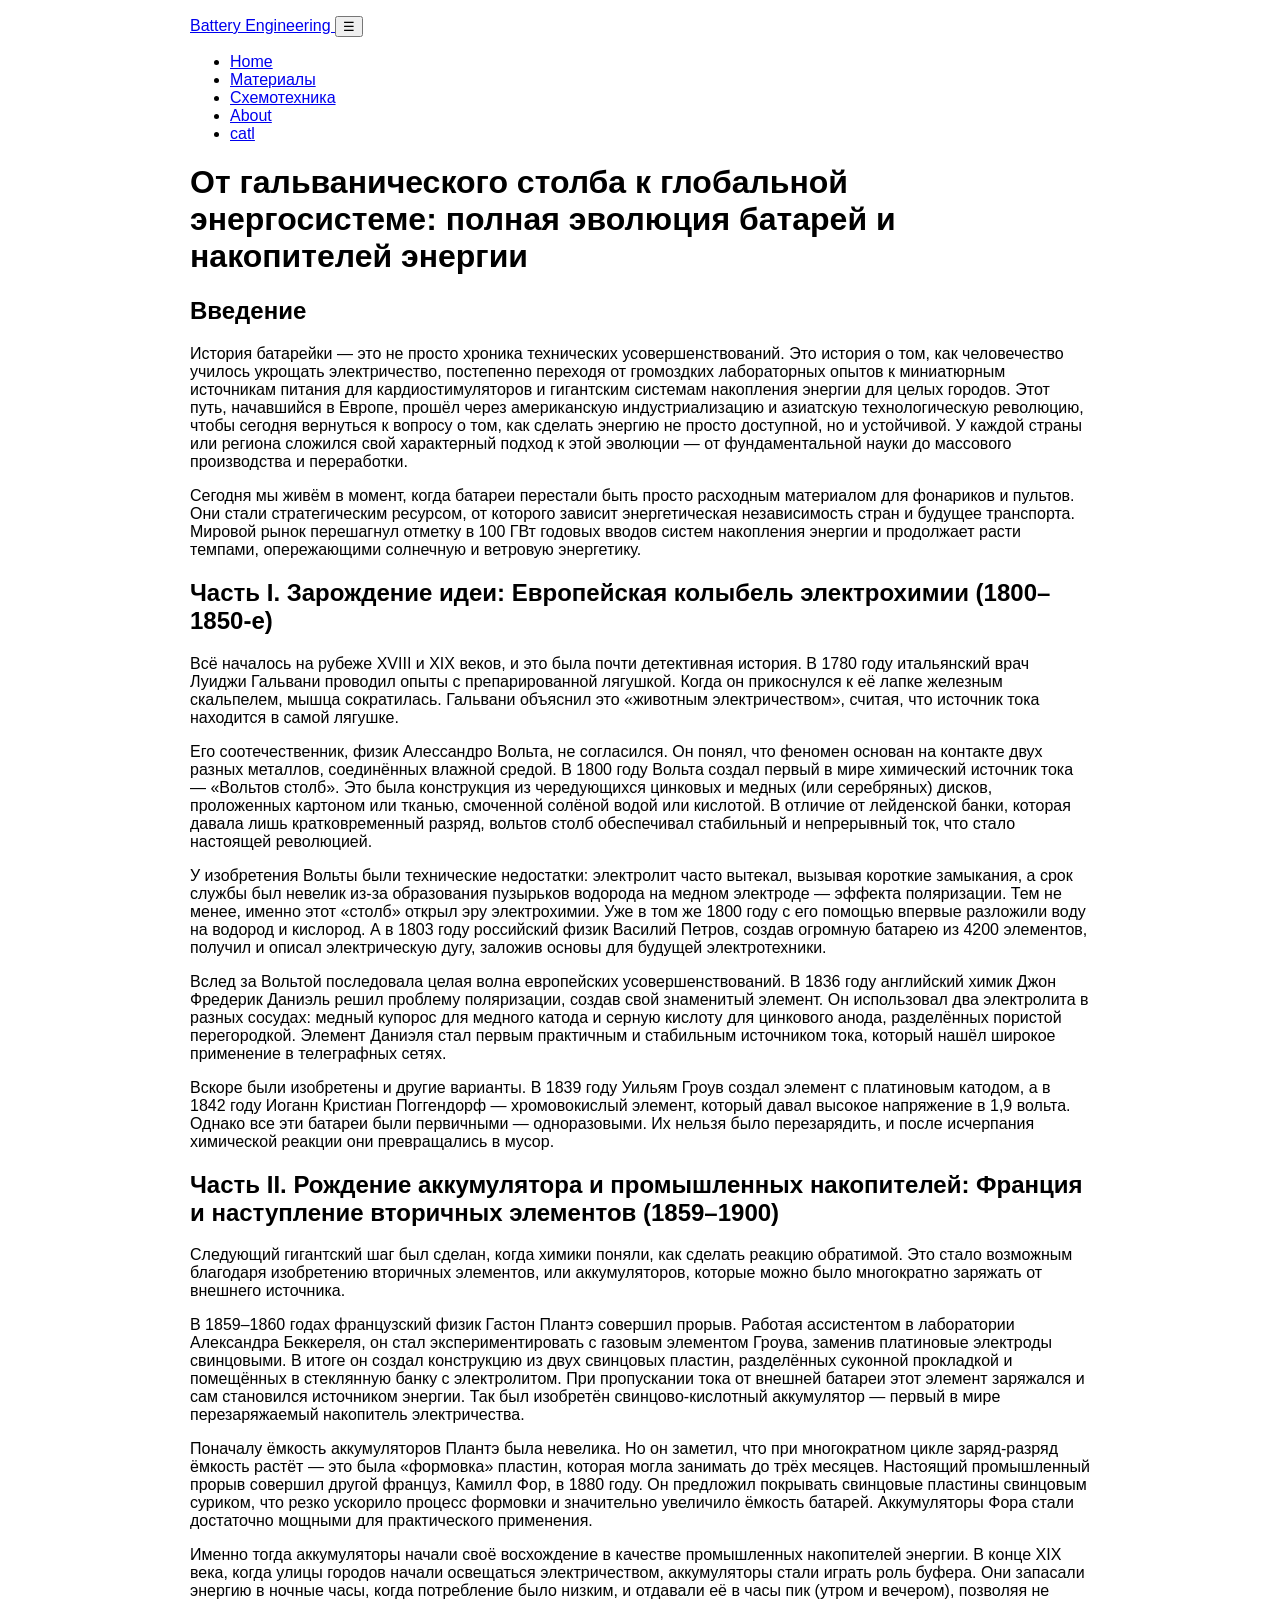
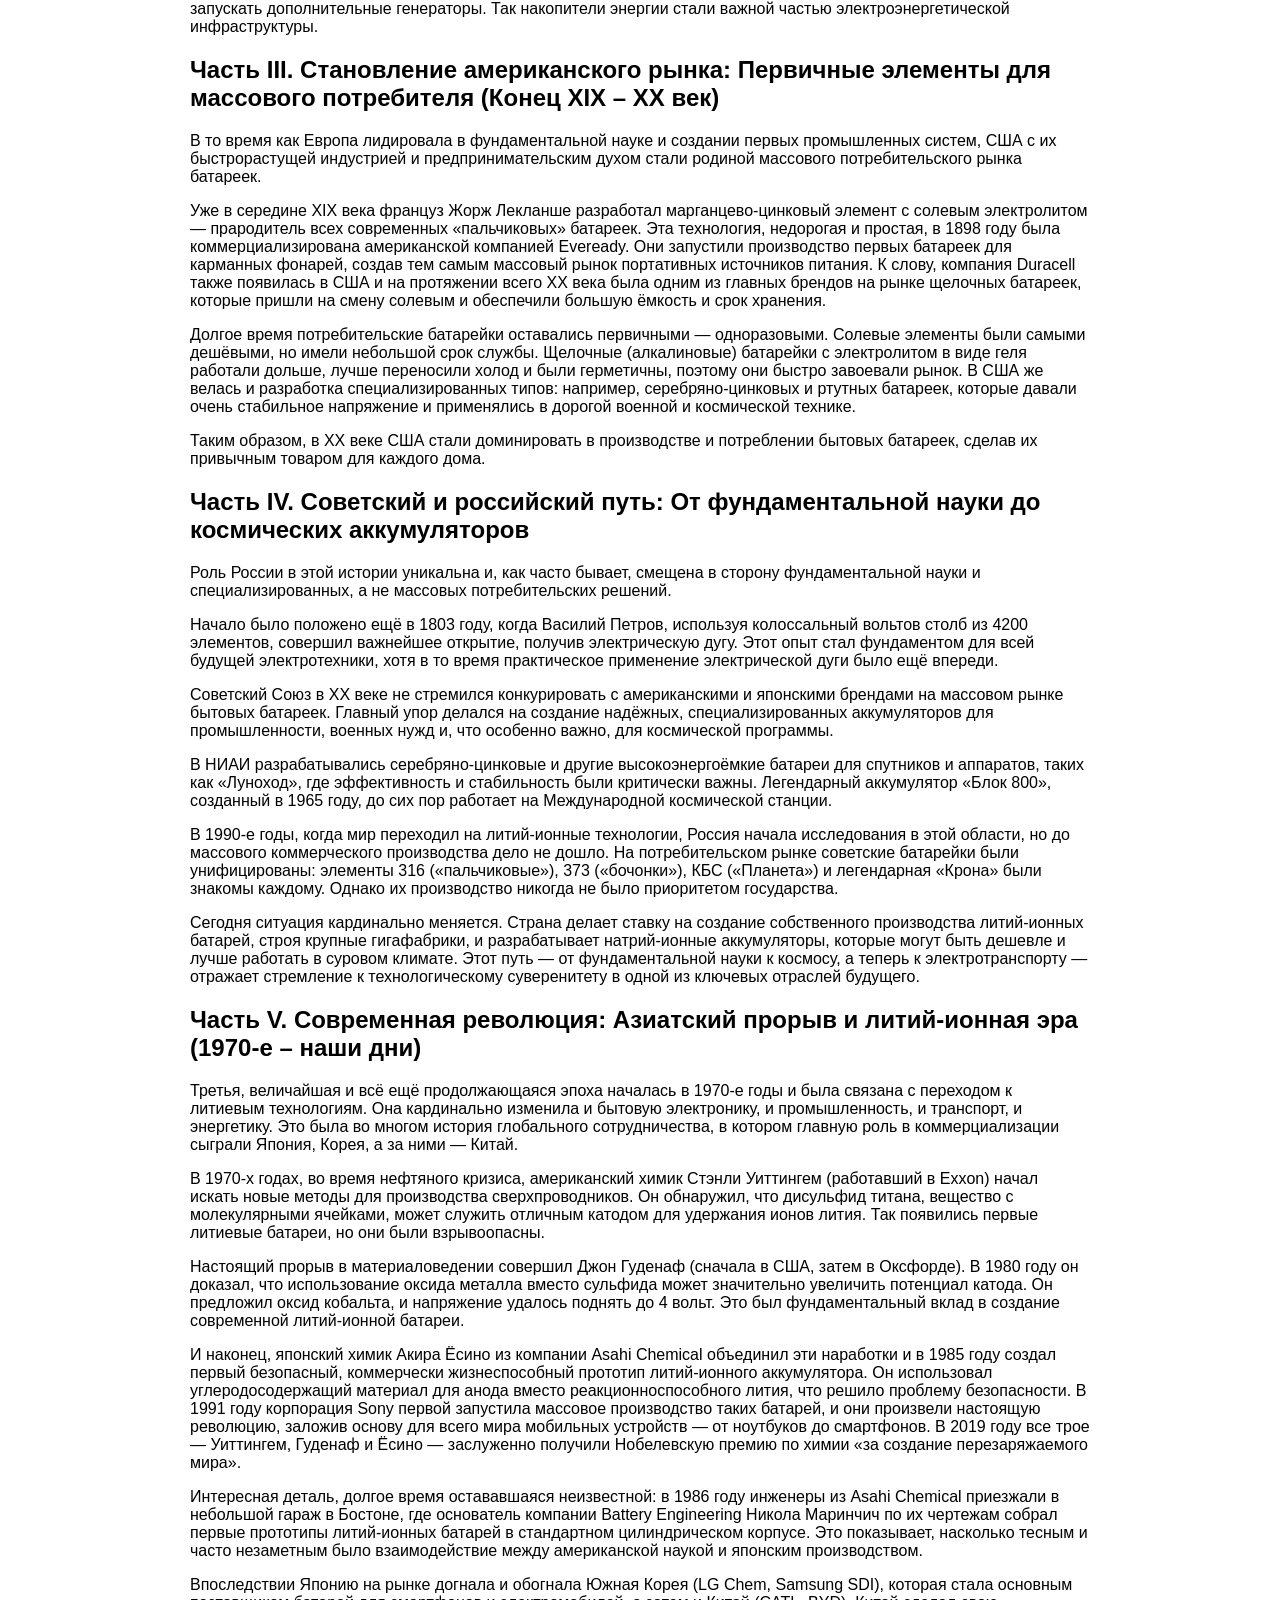
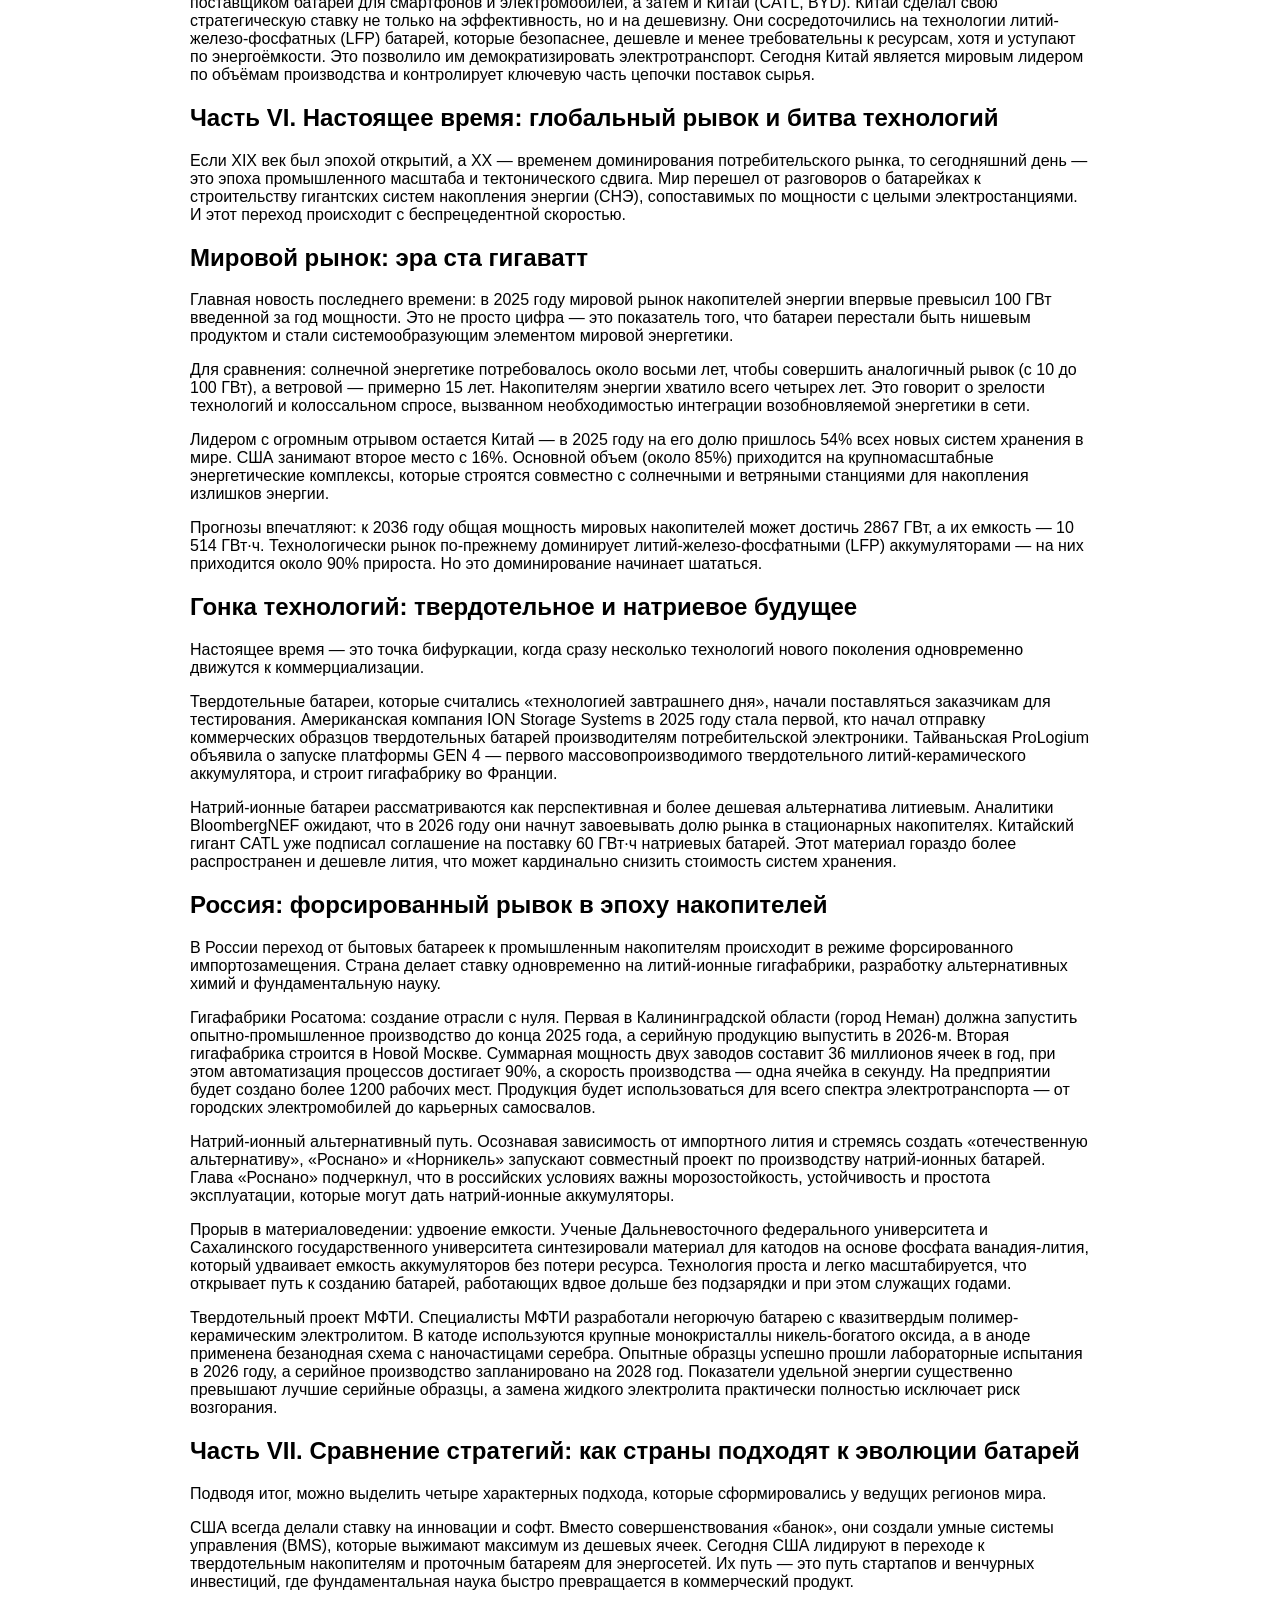
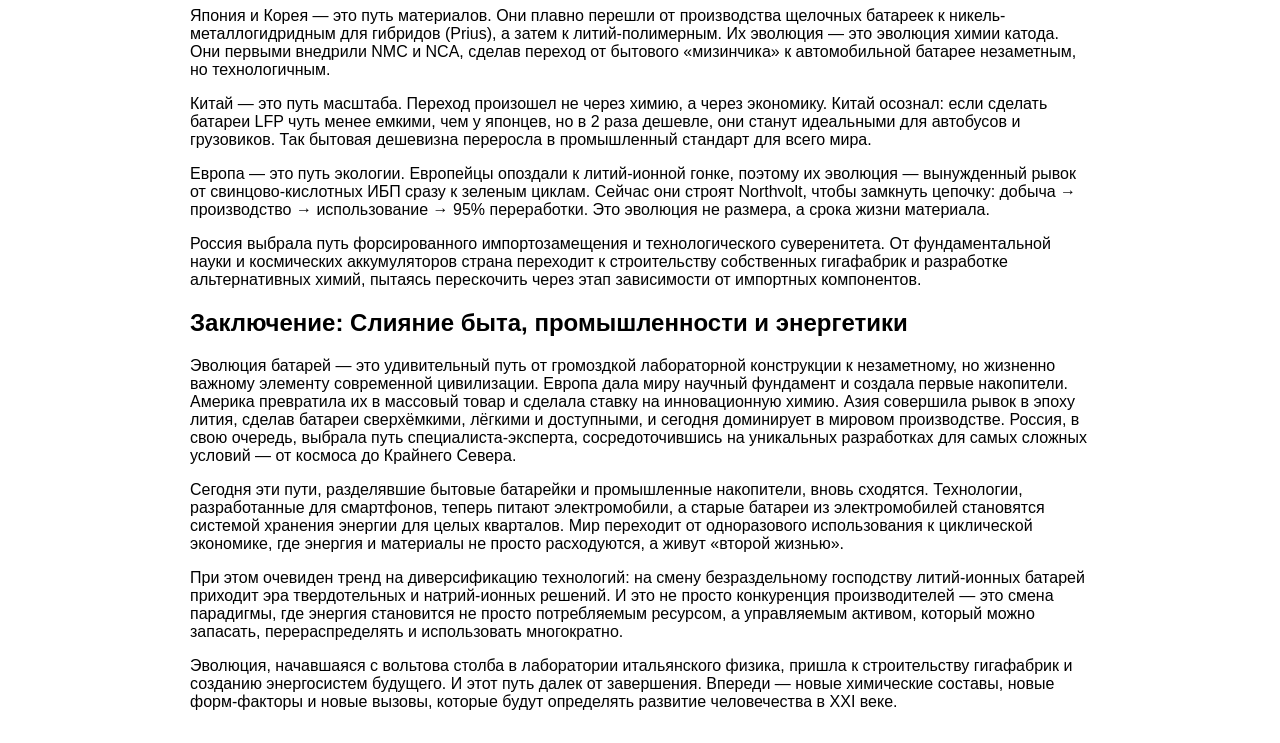
==== index.html @ 094af6b7 "Update index.html" ====
<!doctype html>
<html lang='ru'>
<head>
<meta charset='utf-8'>
<meta name='viewport' content='width=device-width,initial-scale=1'>
<title>Home</title>
<link rel='stylesheet' href='css/style.css'>
</head>
<body>
<header>
    <div class="container header-inner">

        <a class="logo" href="index.html">
            Battery Engineering
        </a>

        <button class="menu-btn">
            ☰
        </button>

        <nav>

            <ul>

                <li><a href="index.html">Home</a></li>

                <li><a href="materials.html">Материалы</a></li>

                <li><a href="circuitry.html">Схемотехника</a></li>

                <li><a href="about.html">About</a></li>

                <li><a href="catl.html">catl</a></li>

            </ul>

        </nav>

    </div>
</header>

<main>
<h1>От гальванического столба к глобальной энергосистеме: полная эволюция батарей и накопителей энергии</h1>
<h2>Введение</h2>

<p>История батарейки — это не просто хроника технических усовершенствований. Это история о том, как человечество училось укрощать электричество, постепенно переходя от громоздких лабораторных опытов к миниатюрным источникам питания для кардиостимуляторов и гигантским системам накопления энергии для целых городов. Этот путь, начавшийся в Европе, прошёл через американскую индустриализацию и азиатскую технологическую революцию, чтобы сегодня вернуться к вопросу о том, как сделать энергию не просто доступной, но и устойчивой. У каждой страны или региона сложился свой характерный подход к этой эволюции — от фундаментальной науки до массового производства и переработки.</p>

<p>Сегодня мы живём в момент, когда батареи перестали быть просто расходным материалом для фонариков и пультов. Они стали стратегическим ресурсом, от которого зависит энергетическая независимость стран и будущее транспорта. Мировой рынок перешагнул отметку в 100 ГВт годовых вводов систем накопления энергии и продолжает расти темпами, опережающими солнечную и ветровую энергетику.</p>

<h2>Часть I. Зарождение идеи: Европейская колыбель электрохимии (1800–1850-е)</h2>

<p>Всё началось на рубеже XVIII и XIX веков, и это была почти детективная история. В 1780 году итальянский врач Луиджи Гальвани проводил опыты с препарированной лягушкой. Когда он прикоснулся к её лапке железным скальпелем, мышца сократилась. Гальвани объяснил это «животным электричеством», считая, что источник тока находится в самой лягушке.</p>

<p>Его соотечественник, физик Алессандро Вольта, не согласился. Он понял, что феномен основан на контакте двух разных металлов, соединённых влажной средой. В 1800 году Вольта создал первый в мире химический источник тока — «Вольтов столб». Это была конструкция из чередующихся цинковых и медных (или серебряных) дисков, проложенных картоном или тканью, смоченной солёной водой или кислотой. В отличие от лейденской банки, которая давала лишь кратковременный разряд, вольтов столб обеспечивал стабильный и непрерывный ток, что стало настоящей революцией.</p>

<p>У изобретения Вольты были технические недостатки: электролит часто вытекал, вызывая короткие замыкания, а срок службы был невелик из-за образования пузырьков водорода на медном электроде — эффекта поляризации. Тем не менее, именно этот «столб» открыл эру электрохимии. Уже в том же 1800 году с его помощью впервые разложили воду на водород и кислород. А в 1803 году российский физик Василий Петров, создав огромную батарею из 4200 элементов, получил и описал электрическую дугу, заложив основы для будущей электротехники.</p>

<p>Вслед за Вольтой последовала целая волна европейских усовершенствований. В 1836 году английский химик Джон Фредерик Даниэль решил проблему поляризации, создав свой знаменитый элемент. Он использовал два электролита в разных сосудах: медный купорос для медного катода и серную кислоту для цинкового анода, разделённых пористой перегородкой. Элемент Даниэля стал первым практичным и стабильным источником тока, который нашёл широкое применение в телеграфных сетях.</p>

<p>Вскоре были изобретены и другие варианты. В 1839 году Уильям Гроув создал элемент с платиновым катодом, а в 1842 году Иоганн Кристиан Поггендорф — хромовокислый элемент, который давал высокое напряжение в 1,9 вольта. Однако все эти батареи были первичными — одноразовыми. Их нельзя было перезарядить, и после исчерпания химической реакции они превращались в мусор.</p>

<h2>Часть II. Рождение аккумулятора и промышленных накопителей: Франция и наступление вторичных элементов (1859–1900)</h2>

<p>Следующий гигантский шаг был сделан, когда химики поняли, как сделать реакцию обратимой. Это стало возможным благодаря изобретению вторичных элементов, или аккумуляторов, которые можно было многократно заряжать от внешнего источника.</p>

<p>В 1859–1860 годах французский физик Гастон Плантэ совершил прорыв. Работая ассистентом в лаборатории Александра Беккереля, он стал экспериментировать с газовым элементом Гроува, заменив платиновые электроды свинцовыми. В итоге он создал конструкцию из двух свинцовых пластин, разделённых суконной прокладкой и помещённых в стеклянную банку с электролитом. При пропускании тока от внешней батареи этот элемент заряжался и сам становился источником энергии. Так был изобретён свинцово-кислотный аккумулятор — первый в мире перезаряжаемый накопитель электричества.</p>

<p>Поначалу ёмкость аккумуляторов Плантэ была невелика. Но он заметил, что при многократном цикле заряд-разряд ёмкость растёт — это была «формовка» пластин, которая могла занимать до трёх месяцев. Настоящий промышленный прорыв совершил другой француз, Камилл Фор, в 1880 году. Он предложил покрывать свинцовые пластины свинцовым суриком, что резко ускорило процесс формовки и значительно увеличило ёмкость батарей. Аккумуляторы Фора стали достаточно мощными для практического применения.</p>

<p>Именно тогда аккумуляторы начали своё восхождение в качестве промышленных накопителей энергии. В конце XIX века, когда улицы городов начали освещаться электричеством, аккумуляторы стали играть роль буфера. Они запасали энергию в ночные часы, когда потребление было низким, и отдавали её в часы пик (утром и вечером), позволяя не запускать дополнительные генераторы. Так накопители энергии стали важной частью электроэнергетической инфраструктуры.</p>

<h2>Часть III. Становление американского рынка: Первичные элементы для массового потребителя (Конец XIX – XX век)</h2>

<p>В то время как Европа лидировала в фундаментальной науке и создании первых промышленных систем, США с их быстрорастущей индустрией и предпринимательским духом стали родиной массового потребительского рынка батареек.</p>

<p>Уже в середине XIX века француз Жорж Лекланше разработал марганцево-цинковый элемент с солевым электролитом — прародитель всех современных «пальчиковых» батареек. Эта технология, недорогая и простая, в 1898 году была коммерциализирована американской компанией Eveready. Они запустили производство первых батареек для карманных фонарей, создав тем самым массовый рынок портативных источников питания. К слову, компания Duracell также появилась в США и на протяжении всего XX века была одним из главных брендов на рынке щелочных батареек, которые пришли на смену солевым и обеспечили большую ёмкость и срок хранения.</p>

<p>Долгое время потребительские батарейки оставались первичными — одноразовыми. Солевые элементы были самыми дешёвыми, но имели небольшой срок службы. Щелочные (алкалиновые) батарейки с электролитом в виде геля работали дольше, лучше переносили холод и были герметичны, поэтому они быстро завоевали рынок. В США же велась и разработка специализированных типов: например, серебряно-цинковых и ртутных батареек, которые давали очень стабильное напряжение и применялись в дорогой военной и космической технике.</p>

<p>Таким образом, в XX веке США стали доминировать в производстве и потреблении бытовых батареек, сделав их привычным товаром для каждого дома.</p>

<h2>Часть IV. Советский и российский путь: От фундаментальной науки до космических аккумуляторов</h2>

<p>Роль России в этой истории уникальна и, как часто бывает, смещена в сторону фундаментальной науки и специализированных, а не массовых потребительских решений.</p>

<p>Начало было положено ещё в 1803 году, когда Василий Петров, используя колоссальный вольтов столб из 4200 элементов, совершил важнейшее открытие, получив электрическую дугу. Этот опыт стал фундаментом для всей будущей электротехники, хотя в то время практическое применение электрической дуги было ещё впереди.</p>

<p>Советский Союз в XX веке не стремился конкурировать с американскими и японскими брендами на массовом рынке бытовых батареек. Главный упор делался на создание надёжных, специализированных аккумуляторов для промышленности, военных нужд и, что особенно важно, для космической программы.</p>

<p>В НИАИ разрабатывались серебряно-цинковые и другие высокоэнергоёмкие батареи для спутников и аппаратов, таких как «Луноход», где эффективность и стабильность были критически важны. Легендарный аккумулятор «Блок 800», созданный в 1965 году, до сих пор работает на Международной космической станции.</p>

<p>В 1990-е годы, когда мир переходил на литий-ионные технологии, Россия начала исследования в этой области, но до массового коммерческого производства дело не дошло. На потребительском рынке советские батарейки были унифицированы: элементы 316 («пальчиковые»), 373 («бочонки»), КБС («Планета») и легендарная «Крона» были знакомы каждому. Однако их производство никогда не было приоритетом государства.</p>

<p>Сегодня ситуация кардинально меняется. Страна делает ставку на создание собственного производства литий-ионных батарей, строя крупные гигафабрики, и разрабатывает натрий-ионные аккумуляторы, которые могут быть дешевле и лучше работать в суровом климате. Этот путь — от фундаментальной науки к космосу, а теперь к электротранспорту — отражает стремление к технологическому суверенитету в одной из ключевых отраслей будущего.</p>

<h2>Часть V. Современная революция: Азиатский прорыв и литий-ионная эра (1970-е – наши дни)</h2>

<p>Третья, величайшая и всё ещё продолжающаяся эпоха началась в 1970-е годы и была связана с переходом к литиевым технологиям. Она кардинально изменила и бытовую электронику, и промышленность, и транспорт, и энергетику. Это была во многом история глобального сотрудничества, в котором главную роль в коммерциализации сыграли Япония, Корея, а за ними — Китай.</p>

<p>В 1970-х годах, во время нефтяного кризиса, американский химик Стэнли Уиттингем (работавший в Exxon) начал искать новые методы для производства сверхпроводников. Он обнаружил, что дисульфид титана, вещество с молекулярными ячейками, может служить отличным катодом для удержания ионов лития. Так появились первые литиевые батареи, но они были взрывоопасны.</p>

<p>Настоящий прорыв в материаловедении совершил Джон Гуденаф (сначала в США, затем в Оксфорде). В 1980 году он доказал, что использование оксида металла вместо сульфида может значительно увеличить потенциал катода. Он предложил оксид кобальта, и напряжение удалось поднять до 4 вольт. Это был фундаментальный вклад в создание современной литий-ионной батареи.</p>

<p>И наконец, японский химик Акира Ёсино из компании Asahi Chemical объединил эти наработки и в 1985 году создал первый безопасный, коммерчески жизнеспособный прототип литий-ионного аккумулятора. Он использовал углеродосодержащий материал для анода вместо реакционноспособного лития, что решило проблему безопасности. В 1991 году корпорация Sony первой запустила массовое производство таких батарей, и они произвели настоящую революцию, заложив основу для всего мира мобильных устройств — от ноутбуков до смартфонов. В 2019 году все трое — Уиттингем, Гуденаф и Ёсино — заслуженно получили Нобелевскую премию по химии «за создание перезаряжаемого мира».</p>

<p>Интересная деталь, долгое время остававшаяся неизвестной: в 1986 году инженеры из Asahi Chemical приезжали в небольшой гараж в Бостоне, где основатель компании Battery Engineering Никола Маринчич по их чертежам собрал первые прототипы литий-ионных батарей в стандартном цилиндрическом корпусе. Это показывает, насколько тесным и часто незаметным было взаимодействие между американской наукой и японским производством.</p>

<p>Впоследствии Японию на рынке догнала и обогнала Южная Корея (LG Chem, Samsung SDI), которая стала основным поставщиком батарей для смартфонов и электромобилей, а затем и Китай (CATL, BYD). Китай сделал свою стратегическую ставку не только на эффективность, но и на дешевизну. Они сосредоточились на технологии литий-железо-фосфатных (LFP) батарей, которые безопаснее, дешевле и менее требовательны к ресурсам, хотя и уступают по энергоёмкости. Это позволило им демократизировать электротранспорт. Сегодня Китай является мировым лидером по объёмам производства и контролирует ключевую часть цепочки поставок сырья.</p>

<h2>Часть VI. Настоящее время: глобальный рывок и битва технологий</h2>

<p>Если XIX век был эпохой открытий, а XX — временем доминирования потребительского рынка, то сегодняшний день — это эпоха промышленного масштаба и тектонического сдвига. Мир перешел от разговоров о батарейках к строительству гигантских систем накопления энергии (СНЭ), сопоставимых по мощности с целыми электростанциями. И этот переход происходит с беспрецедентной скоростью.</p>

<h2>Мировой рынок: эра ста гигаватт</h2>

<p>Главная новость последнего времени: в 2025 году мировой рынок накопителей энергии впервые превысил 100 ГВт введенной за год мощности. Это не просто цифра — это показатель того, что батареи перестали быть нишевым продуктом и стали системообразующим элементом мировой энергетики.</p>

<p>Для сравнения: солнечной энергетике потребовалось около восьми лет, чтобы совершить аналогичный рывок (с 10 до 100 ГВт), а ветровой — примерно 15 лет. Накопителям энергии хватило всего четырех лет. Это говорит о зрелости технологий и колоссальном спросе, вызванном необходимостью интеграции возобновляемой энергетики в сети.</p>

<p>Лидером с огромным отрывом остается Китай — в 2025 году на его долю пришлось 54% всех новых систем хранения в мире. США занимают второе место с 16%. Основной объем (около 85%) приходится на крупномасштабные энергетические комплексы, которые строятся совместно с солнечными и ветряными станциями для накопления излишков энергии.</p>

<p>Прогнозы впечатляют: к 2036 году общая мощность мировых накопителей может достичь 2867 ГВт, а их емкость — 10 514 ГВт·ч. Технологически рынок по-прежнему доминирует литий-железо-фосфатными (LFP) аккумуляторами — на них приходится около 90% прироста. Но это доминирование начинает шататься.</p>

<h2>Гонка технологий: твердотельное и натриевое будущее</h2>

<p>Настоящее время — это точка бифуркации, когда сразу несколько технологий нового поколения одновременно движутся к коммерциализации.</p>

<p>Твердотельные батареи, которые считались «технологией завтрашнего дня», начали поставляться заказчикам для тестирования. Американская компания ION Storage Systems в 2025 году стала первой, кто начал отправку коммерческих образцов твердотельных батарей производителям потребительской электроники. Тайваньская ProLogium объявила о запуске платформы GEN 4 — первого массовопроизводимого твердотельного литий-керамического аккумулятора, и строит гигафабрику во Франции.</p>

<p>Натрий-ионные батареи рассматриваются как перспективная и более дешевая альтернатива литиевым. Аналитики BloombergNEF ожидают, что в 2026 году они начнут завоевывать долю рынка в стационарных накопителях. Китайский гигант CATL уже подписал соглашение на поставку 60 ГВт·ч натриевых батарей. Этот материал гораздо более распространен и дешевле лития, что может кардинально снизить стоимость систем хранения.</p>

<h2>Россия: форсированный рывок в эпоху накопителей</h2>

<p>В России переход от бытовых батареек к промышленным накопителям происходит в режиме форсированного импортозамещения. Страна делает ставку одновременно на литий-ионные гигафабрики, разработку альтернативных химий и фундаментальную науку.</p>

<p>Гигафабрики Росатома: создание отрасли с нуля. Первая в Калининградской области (город Неман) должна запустить опытно-промышленное производство до конца 2025 года, а серийную продукцию выпустить в 2026-м. Вторая гигафабрика строится в Новой Москве. Суммарная мощность двух заводов составит 36 миллионов ячеек в год, при этом автоматизация процессов достигает 90%, а скорость производства — одна ячейка в секунду. На предприятии будет создано более 1200 рабочих мест. Продукция будет использоваться для всего спектра электротранспорта — от городских электромобилей до карьерных самосвалов.</p>

<p>Натрий-ионный альтернативный путь. Осознавая зависимость от импортного лития и стремясь создать «отечественную альтернативу», «Роснано» и «Норникель» запускают совместный проект по производству натрий-ионных батарей. Глава «Роснано» подчеркнул, что в российских условиях важны морозостойкость, устойчивость и простота эксплуатации, которые могут дать натрий-ионные аккумуляторы.</p>

<p>Прорыв в материаловедении: удвоение емкости. Ученые Дальневосточного федерального университета и Сахалинского государственного университета синтезировали материал для катодов на основе фосфата ванадия-лития, который удваивает емкость аккумуляторов без потери ресурса. Технология проста и легко масштабируется, что открывает путь к созданию батарей, работающих вдвое дольше без подзарядки и при этом служащих годами.</p>

<p>Твердотельный проект МФТИ. Специалисты МФТИ разработали негорючую батарею с квазитвердым полимер-керамическим электролитом. В катоде используются крупные монокристаллы никель-богатого оксида, а в аноде применена безанодная схема с наночастицами серебра. Опытные образцы успешно прошли лабораторные испытания в 2026 году, а серийное производство запланировано на 2028 год. Показатели удельной энергии существенно превышают лучшие серийные образцы, а замена жидкого электролита практически полностью исключает риск возгорания.</p>

<h2>Часть VII. Сравнение стратегий: как страны подходят к эволюции батарей</h2>

<p>Подводя итог, можно выделить четыре характерных подхода, которые сформировались у ведущих регионов мира.</p>

<p>США всегда делали ставку на инновации и софт. Вместо совершенствования «банок», они создали умные системы управления (BMS), которые выжимают максимум из дешевых ячеек. Сегодня США лидируют в переходе к твердотельным накопителям и проточным батареям для энергосетей. Их путь — это путь стартапов и венчурных инвестиций, где фундаментальная наука быстро превращается в коммерческий продукт.</p></p>

<p>Япония и Корея — это путь материалов. Они плавно перешли от производства щелочных батареек к никель-металлогидридным для гибридов (Prius), а затем к литий-полимерным. Их эволюция — это эволюция химии катода. Они первыми внедрили NMC и NCA, сделав переход от бытового «мизинчика» к автомобильной батарее незаметным, но технологичным.</p>

<p>Китай — это путь масштаба. Переход произошел не через химию, а через экономику. Китай осознал: если сделать батареи LFP чуть менее емкими, чем у японцев, но в 2 раза дешевле, они станут идеальными для автобусов и грузовиков. Так бытовая дешевизна переросла в промышленный стандарт для всего мира.</p>

<p>Европа — это путь экологии. Европейцы опоздали к литий-ионной гонке, поэтому их эволюция — вынужденный рывок от свинцово-кислотных ИБП сразу к зеленым циклам. Сейчас они строят Northvolt, чтобы замкнуть цепочку: добыча → производство → использование → 95% переработки. Это эволюция не размера, а срока жизни материала.</p>

<p>Россия выбрала путь форсированного импортозамещения и технологического суверенитета. От фундаментальной науки и космических аккумуляторов страна переходит к строительству собственных гигафабрик и разработке альтернативных химий, пытаясь перескочить через этап зависимости от импортных компонентов.</p>
<h2>Заключение: Слияние быта, промышленности и энергетики</h2>

<p>Эволюция батарей — это удивительный путь от громоздкой лабораторной конструкции к незаметному, но жизненно важному элементу современной цивилизации. Европа дала миру научный фундамент и создала первые накопители. Америка превратила их в массовый товар и сделала ставку на инновационную химию. Азия совершила рывок в эпоху лития, сделав батареи сверхёмкими, лёгкими и доступными, и сегодня доминирует в мировом производстве. Россия, в свою очередь, выбрала путь специалиста-эксперта, сосредоточившись на уникальных разработках для самых сложных условий — от космоса до Крайнего Севера.</p>

<p>Сегодня эти пути, разделявшие бытовые батарейки и промышленные накопители, вновь сходятся. Технологии, разработанные для смартфонов, теперь питают электромобили, а старые батареи из электромобилей становятся системой хранения энергии для целых кварталов. Мир переходит от одноразового использования к циклической экономике, где энергия и материалы не просто расходуются, а живут «второй жизнью».</p>

<p>При этом очевиден тренд на диверсификацию технологий: на смену безраздельному господству литий-ионных батарей приходит эра твердотельных и натрий-ионных решений. И это не просто конкуренция производителей — это смена парадигмы, где энергия становится не просто потребляемым ресурсом, а управляемым активом, который можно запасать, перераспределять и использовать многократно.</p>

<p>Эволюция, начавшаяся с вольтова столба в лаборатории итальянского физика, пришла к строительству гигафабрик и созданию энергосистем будущего. И этот путь далек от завершения. Впереди — новые химические составы, новые форм-факторы и новые вызовы, которые будут определять развитие человечества в XXI веке.</p>
</main>

</body>
</html>
---- css/style.css ----
body{font-family:Arial,sans-serif;max-width:900px;margin:auto;padding:1rem}nav{display:none}nav.open{display:block}@media(min-width:768px){#b{display:none}nav{display:block}}

/* ============================
   Smooth animations
============================ */

section,
article,
.hero,
.note{

    animation:fadeUp .6s ease;
}

@keyframes fadeUp{

    from{

        opacity:0;
        transform:translateY(30px);

    }

    to{

        opacity:1;
        transform:translateY(0);

    }

}

/* ============================
   Images
============================ */

img{

    transition:.35s;
}

img:hover{

    transform:scale(1.02);
}

/* ============================
   Selection
============================ */

::selection{

    background:#2c7a52;

    color:white;
}

/* ============================
   Scrollbar
============================ */

::-webkit-scrollbar{

    width:10px;
}

::-webkit-scrollbar-track{

    background:#edf2f7;
}

::-webkit-scrollbar-thumb{

    background:#2c7a52;

    border-radius:20px;
}

::-webkit-scrollbar-thumb:hover{

    background:#1f5d3f;
}
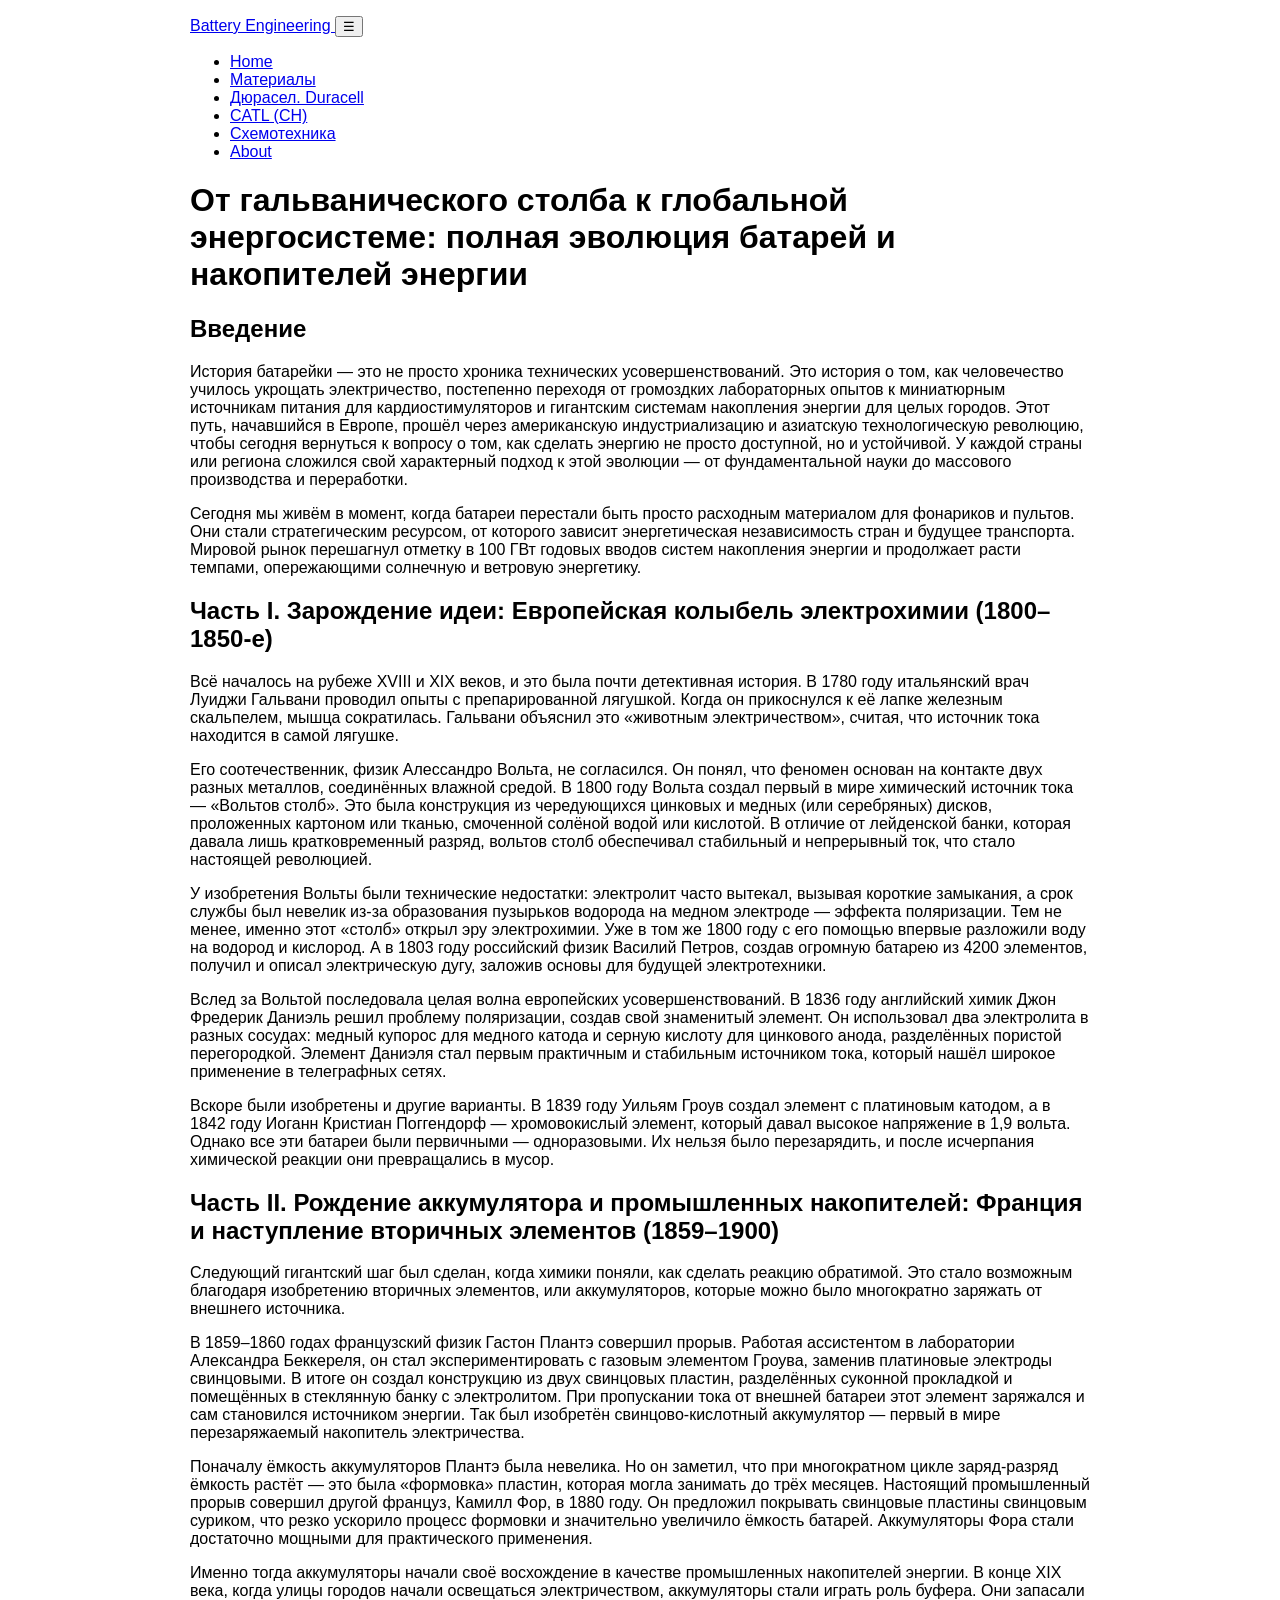
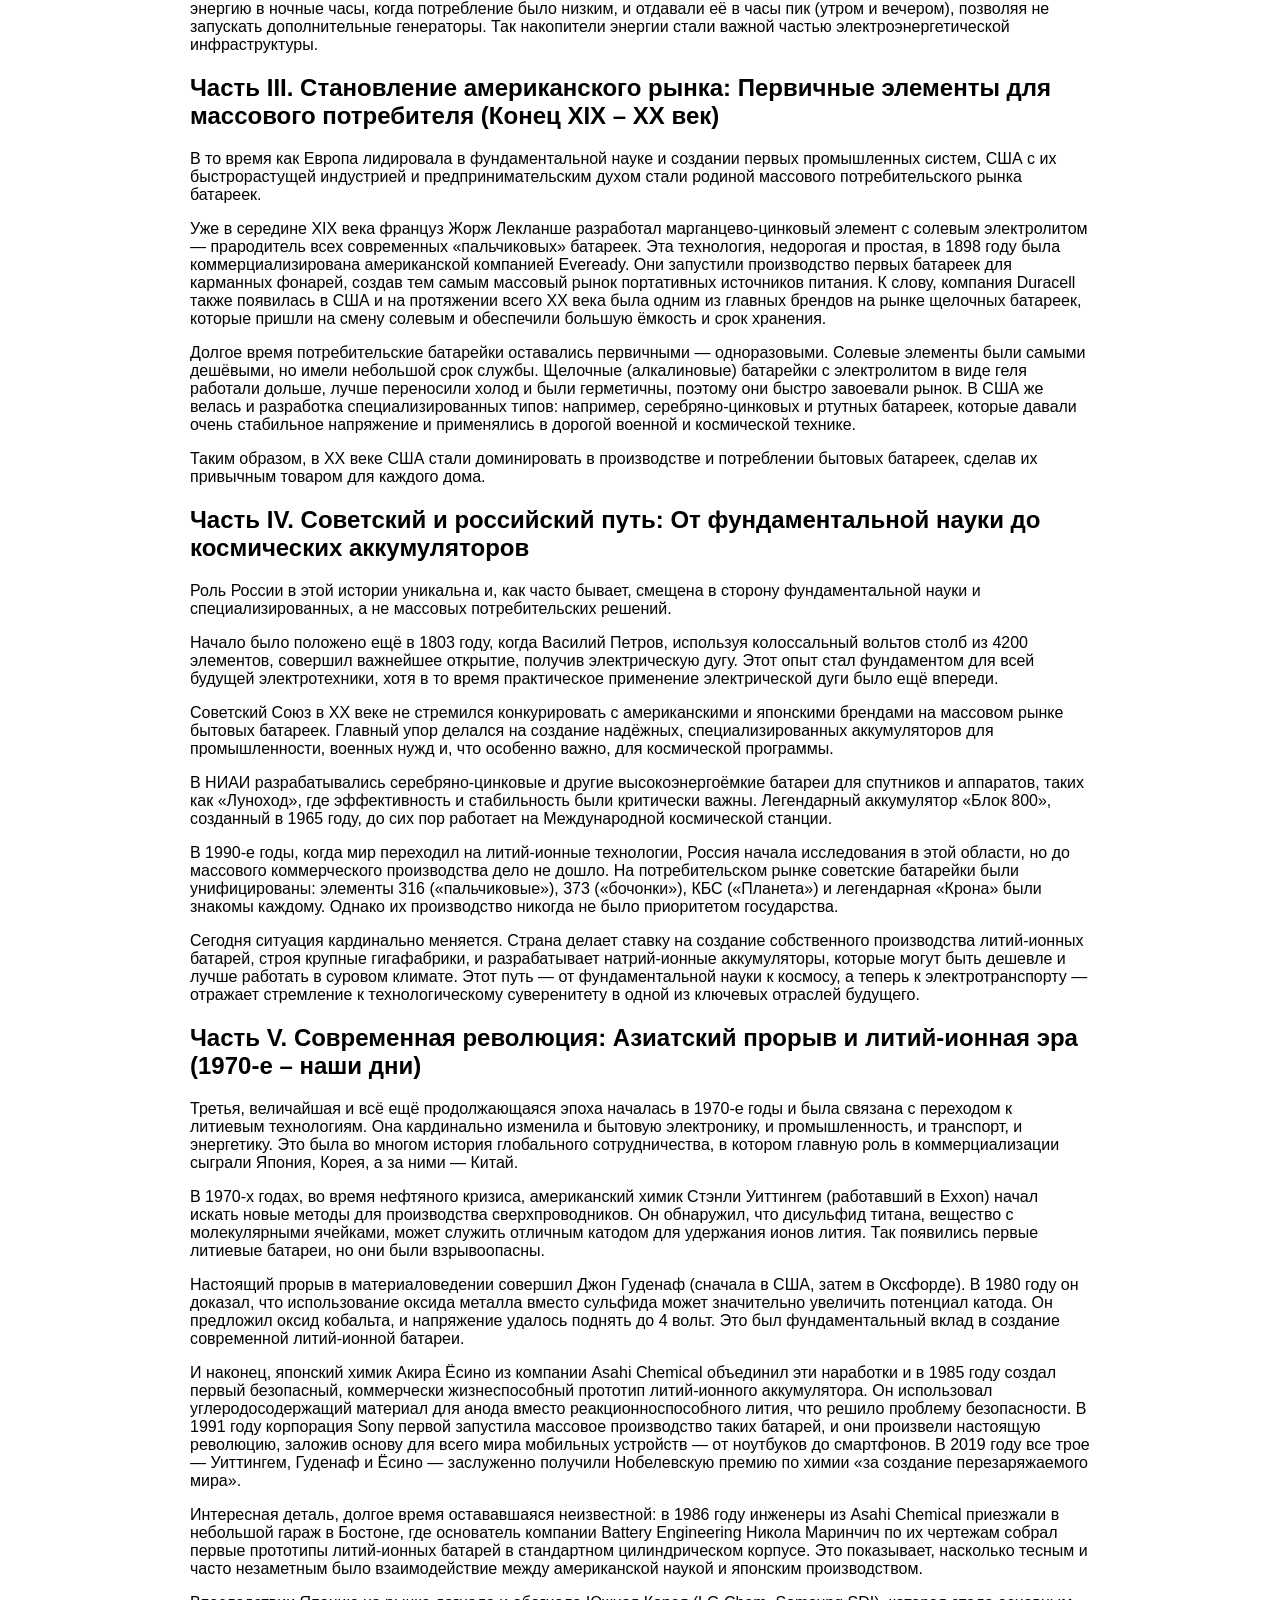
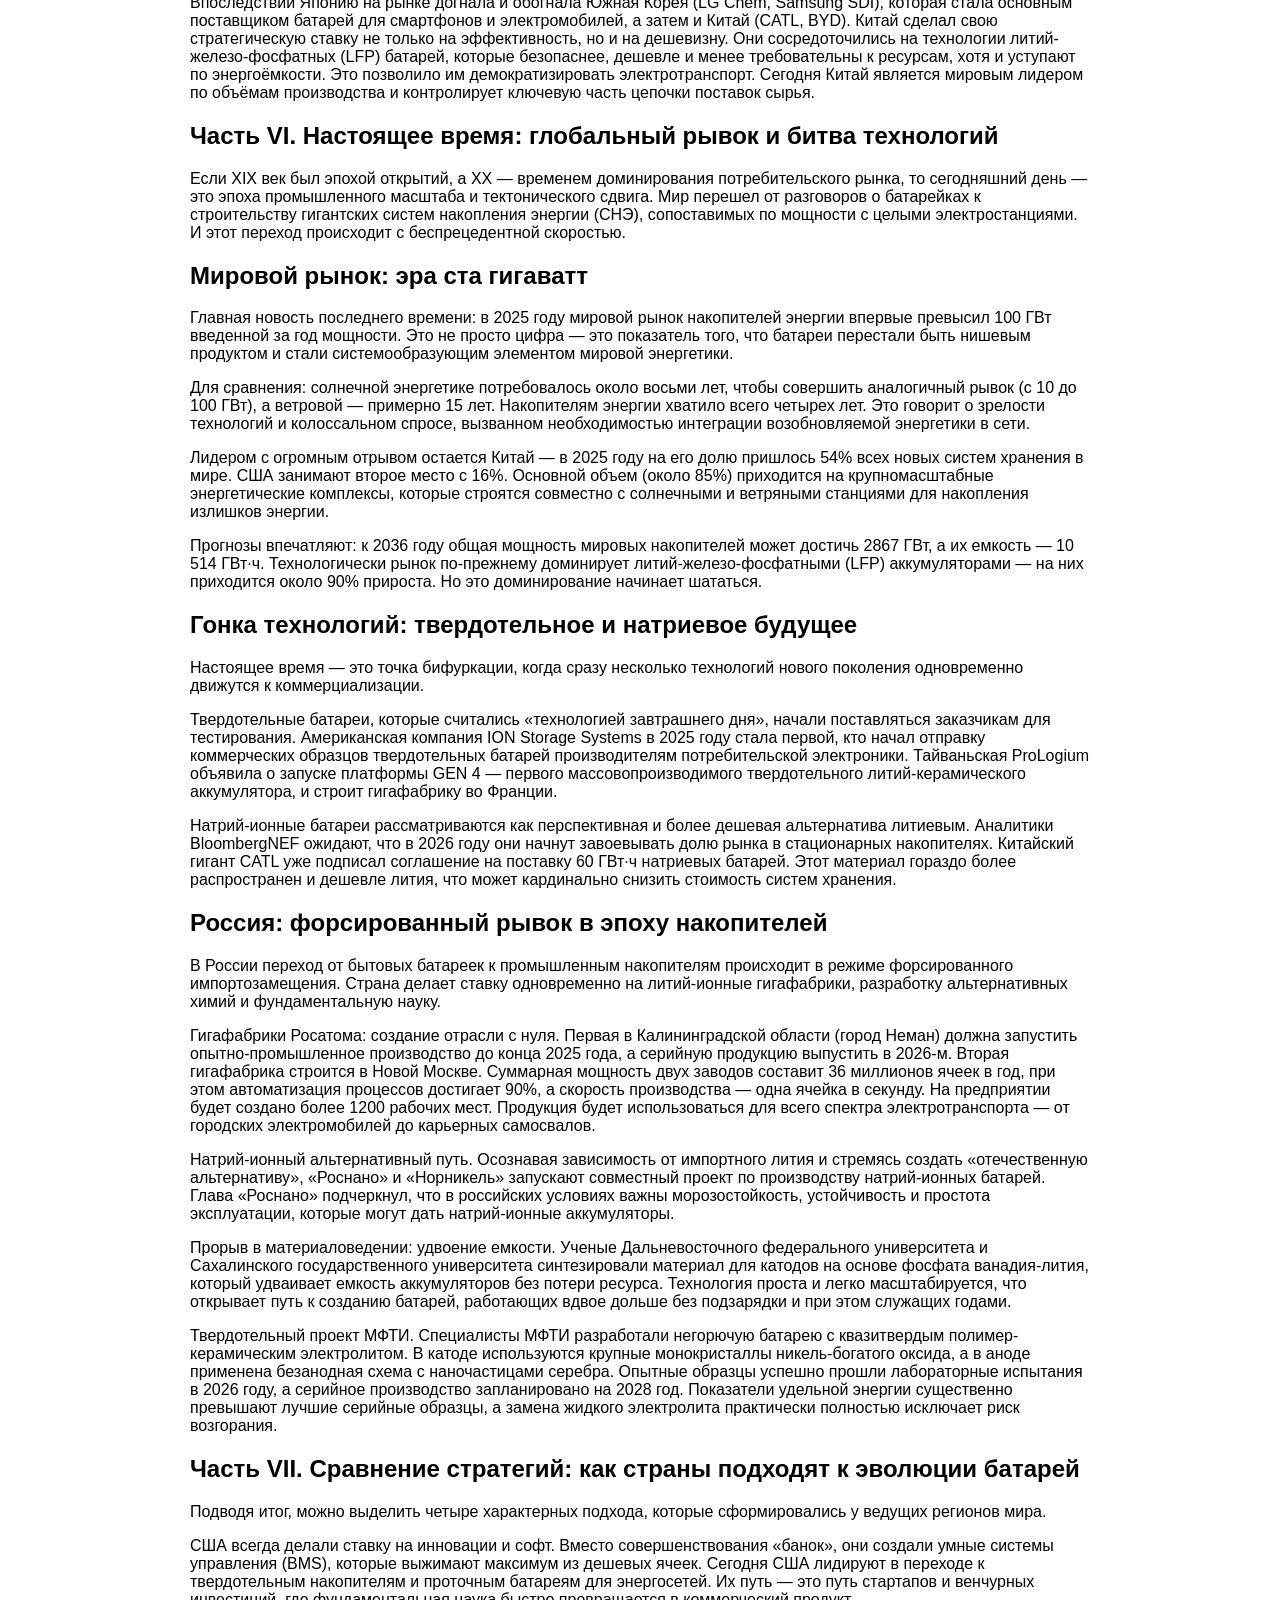
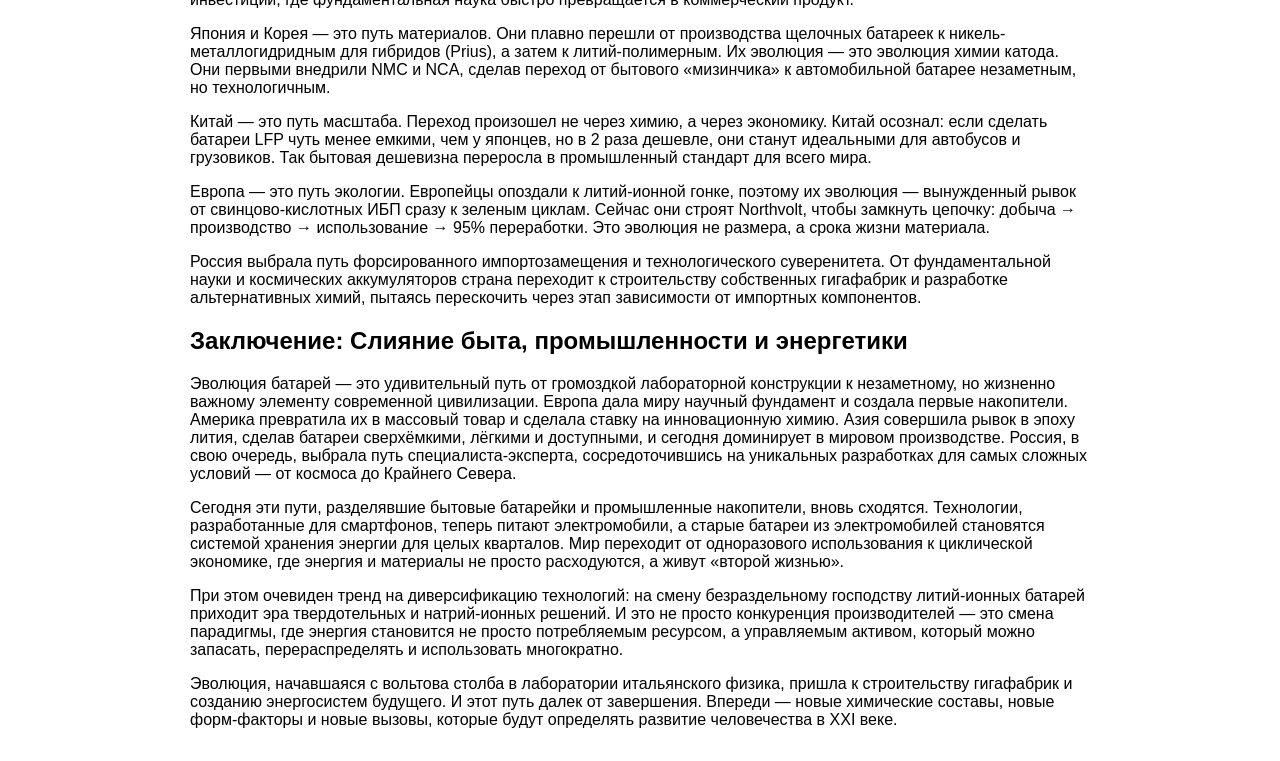
==== commit 714d7899: "Add files via upload" ====
--- a/index.html
+++ b/index.html
@@ -1,169 +1,171 @@
-<!doctype html>
-<html lang='ru'>
-<head>
-<meta charset='utf-8'>
-<meta name='viewport' content='width=device-width,initial-scale=1'>
-<title>Home</title>
-<link rel='stylesheet' href='css/style.css'>
-</head>
-<body>
-<header>
-    <div class="container header-inner">
-
-        <a class="logo" href="index.html">
-            Battery Engineering
-        </a>
-
-        <button class="menu-btn">
-            ☰
-        </button>
-
-        <nav>
-
-            <ul>
-
-                <li><a href="index.html">Home</a></li>
-
-                <li><a href="materials.html">Материалы</a></li>
-
-                <li><a href="circuitry.html">Схемотехника</a></li>
-
-                <li><a href="about.html">About</a></li>
-
-                <li><a href="catl.html">catl</a></li>
-
-            </ul>
-
-        </nav>
-
-    </div>
-</header>
-
-<main>
-<h1>От гальванического столба к глобальной энергосистеме: полная эволюция батарей и накопителей энергии</h1>
-<h2>Введение</h2>
-
-<p>История батарейки — это не просто хроника технических усовершенствований. Это история о том, как человечество училось укрощать электричество, постепенно переходя от громоздких лабораторных опытов к миниатюрным источникам питания для кардиостимуляторов и гигантским системам накопления энергии для целых городов. Этот путь, начавшийся в Европе, прошёл через американскую индустриализацию и азиатскую технологическую революцию, чтобы сегодня вернуться к вопросу о том, как сделать энергию не просто доступной, но и устойчивой. У каждой страны или региона сложился свой характерный подход к этой эволюции — от фундаментальной науки до массового производства и переработки.</p>
-
-<p>Сегодня мы живём в момент, когда батареи перестали быть просто расходным материалом для фонариков и пультов. Они стали стратегическим ресурсом, от которого зависит энергетическая независимость стран и будущее транспорта. Мировой рынок перешагнул отметку в 100 ГВт годовых вводов систем накопления энергии и продолжает расти темпами, опережающими солнечную и ветровую энергетику.</p>
-
-<h2>Часть I. Зарождение идеи: Европейская колыбель электрохимии (1800–1850-е)</h2>
-
-<p>Всё началось на рубеже XVIII и XIX веков, и это была почти детективная история. В 1780 году итальянский врач Луиджи Гальвани проводил опыты с препарированной лягушкой. Когда он прикоснулся к её лапке железным скальпелем, мышца сократилась. Гальвани объяснил это «животным электричеством», считая, что источник тока находится в самой лягушке.</p>
-
-<p>Его соотечественник, физик Алессандро Вольта, не согласился. Он понял, что феномен основан на контакте двух разных металлов, соединённых влажной средой. В 1800 году Вольта создал первый в мире химический источник тока — «Вольтов столб». Это была конструкция из чередующихся цинковых и медных (или серебряных) дисков, проложенных картоном или тканью, смоченной солёной водой или кислотой. В отличие от лейденской банки, которая давала лишь кратковременный разряд, вольтов столб обеспечивал стабильный и непрерывный ток, что стало настоящей революцией.</p>
-
-<p>У изобретения Вольты были технические недостатки: электролит часто вытекал, вызывая короткие замыкания, а срок службы был невелик из-за образования пузырьков водорода на медном электроде — эффекта поляризации. Тем не менее, именно этот «столб» открыл эру электрохимии. Уже в том же 1800 году с его помощью впервые разложили воду на водород и кислород. А в 1803 году российский физик Василий Петров, создав огромную батарею из 4200 элементов, получил и описал электрическую дугу, заложив основы для будущей электротехники.</p>
-
-<p>Вслед за Вольтой последовала целая волна европейских усовершенствований. В 1836 году английский химик Джон Фредерик Даниэль решил проблему поляризации, создав свой знаменитый элемент. Он использовал два электролита в разных сосудах: медный купорос для медного катода и серную кислоту для цинкового анода, разделённых пористой перегородкой. Элемент Даниэля стал первым практичным и стабильным источником тока, который нашёл широкое применение в телеграфных сетях.</p>
-
-<p>Вскоре были изобретены и другие варианты. В 1839 году Уильям Гроув создал элемент с платиновым катодом, а в 1842 году Иоганн Кристиан Поггендорф — хромовокислый элемент, который давал высокое напряжение в 1,9 вольта. Однако все эти батареи были первичными — одноразовыми. Их нельзя было перезарядить, и после исчерпания химической реакции они превращались в мусор.</p>
-
-<h2>Часть II. Рождение аккумулятора и промышленных накопителей: Франция и наступление вторичных элементов (1859–1900)</h2>
-
-<p>Следующий гигантский шаг был сделан, когда химики поняли, как сделать реакцию обратимой. Это стало возможным благодаря изобретению вторичных элементов, или аккумуляторов, которые можно было многократно заряжать от внешнего источника.</p>
-
-<p>В 1859–1860 годах французский физик Гастон Плантэ совершил прорыв. Работая ассистентом в лаборатории Александра Беккереля, он стал экспериментировать с газовым элементом Гроува, заменив платиновые электроды свинцовыми. В итоге он создал конструкцию из двух свинцовых пластин, разделённых суконной прокладкой и помещённых в стеклянную банку с электролитом. При пропускании тока от внешней батареи этот элемент заряжался и сам становился источником энергии. Так был изобретён свинцово-кислотный аккумулятор — первый в мире перезаряжаемый накопитель электричества.</p>
-
-<p>Поначалу ёмкость аккумуляторов Плантэ была невелика. Но он заметил, что при многократном цикле заряд-разряд ёмкость растёт — это была «формовка» пластин, которая могла занимать до трёх месяцев. Настоящий промышленный прорыв совершил другой француз, Камилл Фор, в 1880 году. Он предложил покрывать свинцовые пластины свинцовым суриком, что резко ускорило процесс формовки и значительно увеличило ёмкость батарей. Аккумуляторы Фора стали достаточно мощными для практического применения.</p>
-
-<p>Именно тогда аккумуляторы начали своё восхождение в качестве промышленных накопителей энергии. В конце XIX века, когда улицы городов начали освещаться электричеством, аккумуляторы стали играть роль буфера. Они запасали энергию в ночные часы, когда потребление было низким, и отдавали её в часы пик (утром и вечером), позволяя не запускать дополнительные генераторы. Так накопители энергии стали важной частью электроэнергетической инфраструктуры.</p>
-
-<h2>Часть III. Становление американского рынка: Первичные элементы для массового потребителя (Конец XIX – XX век)</h2>
-
-<p>В то время как Европа лидировала в фундаментальной науке и создании первых промышленных систем, США с их быстрорастущей индустрией и предпринимательским духом стали родиной массового потребительского рынка батареек.</p>
-
-<p>Уже в середине XIX века француз Жорж Лекланше разработал марганцево-цинковый элемент с солевым электролитом — прародитель всех современных «пальчиковых» батареек. Эта технология, недорогая и простая, в 1898 году была коммерциализирована американской компанией Eveready. Они запустили производство первых батареек для карманных фонарей, создав тем самым массовый рынок портативных источников питания. К слову, компания Duracell также появилась в США и на протяжении всего XX века была одним из главных брендов на рынке щелочных батареек, которые пришли на смену солевым и обеспечили большую ёмкость и срок хранения.</p>
-
-<p>Долгое время потребительские батарейки оставались первичными — одноразовыми. Солевые элементы были самыми дешёвыми, но имели небольшой срок службы. Щелочные (алкалиновые) батарейки с электролитом в виде геля работали дольше, лучше переносили холод и были герметичны, поэтому они быстро завоевали рынок. В США же велась и разработка специализированных типов: например, серебряно-цинковых и ртутных батареек, которые давали очень стабильное напряжение и применялись в дорогой военной и космической технике.</p>
-
-<p>Таким образом, в XX веке США стали доминировать в производстве и потреблении бытовых батареек, сделав их привычным товаром для каждого дома.</p>
-
-<h2>Часть IV. Советский и российский путь: От фундаментальной науки до космических аккумуляторов</h2>
-
-<p>Роль России в этой истории уникальна и, как часто бывает, смещена в сторону фундаментальной науки и специализированных, а не массовых потребительских решений.</p>
-
-<p>Начало было положено ещё в 1803 году, когда Василий Петров, используя колоссальный вольтов столб из 4200 элементов, совершил важнейшее открытие, получив электрическую дугу. Этот опыт стал фундаментом для всей будущей электротехники, хотя в то время практическое применение электрической дуги было ещё впереди.</p>
-
-<p>Советский Союз в XX веке не стремился конкурировать с американскими и японскими брендами на массовом рынке бытовых батареек. Главный упор делался на создание надёжных, специализированных аккумуляторов для промышленности, военных нужд и, что особенно важно, для космической программы.</p>
-
-<p>В НИАИ разрабатывались серебряно-цинковые и другие высокоэнергоёмкие батареи для спутников и аппаратов, таких как «Луноход», где эффективность и стабильность были критически важны. Легендарный аккумулятор «Блок 800», созданный в 1965 году, до сих пор работает на Международной космической станции.</p>
-
-<p>В 1990-е годы, когда мир переходил на литий-ионные технологии, Россия начала исследования в этой области, но до массового коммерческого производства дело не дошло. На потребительском рынке советские батарейки были унифицированы: элементы 316 («пальчиковые»), 373 («бочонки»), КБС («Планета») и легендарная «Крона» были знакомы каждому. Однако их производство никогда не было приоритетом государства.</p>
-
-<p>Сегодня ситуация кардинально меняется. Страна делает ставку на создание собственного производства литий-ионных батарей, строя крупные гигафабрики, и разрабатывает натрий-ионные аккумуляторы, которые могут быть дешевле и лучше работать в суровом климате. Этот путь — от фундаментальной науки к космосу, а теперь к электротранспорту — отражает стремление к технологическому суверенитету в одной из ключевых отраслей будущего.</p>
-
-<h2>Часть V. Современная революция: Азиатский прорыв и литий-ионная эра (1970-е – наши дни)</h2>
-
-<p>Третья, величайшая и всё ещё продолжающаяся эпоха началась в 1970-е годы и была связана с переходом к литиевым технологиям. Она кардинально изменила и бытовую электронику, и промышленность, и транспорт, и энергетику. Это была во многом история глобального сотрудничества, в котором главную роль в коммерциализации сыграли Япония, Корея, а за ними — Китай.</p>
-
-<p>В 1970-х годах, во время нефтяного кризиса, американский химик Стэнли Уиттингем (работавший в Exxon) начал искать новые методы для производства сверхпроводников. Он обнаружил, что дисульфид титана, вещество с молекулярными ячейками, может служить отличным катодом для удержания ионов лития. Так появились первые литиевые батареи, но они были взрывоопасны.</p>
-
-<p>Настоящий прорыв в материаловедении совершил Джон Гуденаф (сначала в США, затем в Оксфорде). В 1980 году он доказал, что использование оксида металла вместо сульфида может значительно увеличить потенциал катода. Он предложил оксид кобальта, и напряжение удалось поднять до 4 вольт. Это был фундаментальный вклад в создание современной литий-ионной батареи.</p>
-
-<p>И наконец, японский химик Акира Ёсино из компании Asahi Chemical объединил эти наработки и в 1985 году создал первый безопасный, коммерчески жизнеспособный прототип литий-ионного аккумулятора. Он использовал углеродосодержащий материал для анода вместо реакционноспособного лития, что решило проблему безопасности. В 1991 году корпорация Sony первой запустила массовое производство таких батарей, и они произвели настоящую революцию, заложив основу для всего мира мобильных устройств — от ноутбуков до смартфонов. В 2019 году все трое — Уиттингем, Гуденаф и Ёсино — заслуженно получили Нобелевскую премию по химии «за создание перезаряжаемого мира».</p>
-
-<p>Интересная деталь, долгое время остававшаяся неизвестной: в 1986 году инженеры из Asahi Chemical приезжали в небольшой гараж в Бостоне, где основатель компании Battery Engineering Никола Маринчич по их чертежам собрал первые прототипы литий-ионных батарей в стандартном цилиндрическом корпусе. Это показывает, насколько тесным и часто незаметным было взаимодействие между американской наукой и японским производством.</p>
-
-<p>Впоследствии Японию на рынке догнала и обогнала Южная Корея (LG Chem, Samsung SDI), которая стала основным поставщиком батарей для смартфонов и электромобилей, а затем и Китай (CATL, BYD). Китай сделал свою стратегическую ставку не только на эффективность, но и на дешевизну. Они сосредоточились на технологии литий-железо-фосфатных (LFP) батарей, которые безопаснее, дешевле и менее требовательны к ресурсам, хотя и уступают по энергоёмкости. Это позволило им демократизировать электротранспорт. Сегодня Китай является мировым лидером по объёмам производства и контролирует ключевую часть цепочки поставок сырья.</p>
-
-<h2>Часть VI. Настоящее время: глобальный рывок и битва технологий</h2>
-
-<p>Если XIX век был эпохой открытий, а XX — временем доминирования потребительского рынка, то сегодняшний день — это эпоха промышленного масштаба и тектонического сдвига. Мир перешел от разговоров о батарейках к строительству гигантских систем накопления энергии (СНЭ), сопоставимых по мощности с целыми электростанциями. И этот переход происходит с беспрецедентной скоростью.</p>
-
-<h2>Мировой рынок: эра ста гигаватт</h2>
-
-<p>Главная новость последнего времени: в 2025 году мировой рынок накопителей энергии впервые превысил 100 ГВт введенной за год мощности. Это не просто цифра — это показатель того, что батареи перестали быть нишевым продуктом и стали системообразующим элементом мировой энергетики.</p>
-
-<p>Для сравнения: солнечной энергетике потребовалось около восьми лет, чтобы совершить аналогичный рывок (с 10 до 100 ГВт), а ветровой — примерно 15 лет. Накопителям энергии хватило всего четырех лет. Это говорит о зрелости технологий и колоссальном спросе, вызванном необходимостью интеграции возобновляемой энергетики в сети.</p>
-
-<p>Лидером с огромным отрывом остается Китай — в 2025 году на его долю пришлось 54% всех новых систем хранения в мире. США занимают второе место с 16%. Основной объем (около 85%) приходится на крупномасштабные энергетические комплексы, которые строятся совместно с солнечными и ветряными станциями для накопления излишков энергии.</p>
-
-<p>Прогнозы впечатляют: к 2036 году общая мощность мировых накопителей может достичь 2867 ГВт, а их емкость — 10 514 ГВт·ч. Технологически рынок по-прежнему доминирует литий-железо-фосфатными (LFP) аккумуляторами — на них приходится около 90% прироста. Но это доминирование начинает шататься.</p>
-
-<h2>Гонка технологий: твердотельное и натриевое будущее</h2>
-
-<p>Настоящее время — это точка бифуркации, когда сразу несколько технологий нового поколения одновременно движутся к коммерциализации.</p>
-
-<p>Твердотельные батареи, которые считались «технологией завтрашнего дня», начали поставляться заказчикам для тестирования. Американская компания ION Storage Systems в 2025 году стала первой, кто начал отправку коммерческих образцов твердотельных батарей производителям потребительской электроники. Тайваньская ProLogium объявила о запуске платформы GEN 4 — первого массовопроизводимого твердотельного литий-керамического аккумулятора, и строит гигафабрику во Франции.</p>
-
-<p>Натрий-ионные батареи рассматриваются как перспективная и более дешевая альтернатива литиевым. Аналитики BloombergNEF ожидают, что в 2026 году они начнут завоевывать долю рынка в стационарных накопителях. Китайский гигант CATL уже подписал соглашение на поставку 60 ГВт·ч натриевых батарей. Этот материал гораздо более распространен и дешевле лития, что может кардинально снизить стоимость систем хранения.</p>
-
-<h2>Россия: форсированный рывок в эпоху накопителей</h2>
-
-<p>В России переход от бытовых батареек к промышленным накопителям происходит в режиме форсированного импортозамещения. Страна делает ставку одновременно на литий-ионные гигафабрики, разработку альтернативных химий и фундаментальную науку.</p>
-
-<p>Гигафабрики Росатома: создание отрасли с нуля. Первая в Калининградской области (город Неман) должна запустить опытно-промышленное производство до конца 2025 года, а серийную продукцию выпустить в 2026-м. Вторая гигафабрика строится в Новой Москве. Суммарная мощность двух заводов составит 36 миллионов ячеек в год, при этом автоматизация процессов достигает 90%, а скорость производства — одна ячейка в секунду. На предприятии будет создано более 1200 рабочих мест. Продукция будет использоваться для всего спектра электротранспорта — от городских электромобилей до карьерных самосвалов.</p>
-
-<p>Натрий-ионный альтернативный путь. Осознавая зависимость от импортного лития и стремясь создать «отечественную альтернативу», «Роснано» и «Норникель» запускают совместный проект по производству натрий-ионных батарей. Глава «Роснано» подчеркнул, что в российских условиях важны морозостойкость, устойчивость и простота эксплуатации, которые могут дать натрий-ионные аккумуляторы.</p>
-
-<p>Прорыв в материаловедении: удвоение емкости. Ученые Дальневосточного федерального университета и Сахалинского государственного университета синтезировали материал для катодов на основе фосфата ванадия-лития, который удваивает емкость аккумуляторов без потери ресурса. Технология проста и легко масштабируется, что открывает путь к созданию батарей, работающих вдвое дольше без подзарядки и при этом служащих годами.</p>
-
-<p>Твердотельный проект МФТИ. Специалисты МФТИ разработали негорючую батарею с квазитвердым полимер-керамическим электролитом. В катоде используются крупные монокристаллы никель-богатого оксида, а в аноде применена безанодная схема с наночастицами серебра. Опытные образцы успешно прошли лабораторные испытания в 2026 году, а серийное производство запланировано на 2028 год. Показатели удельной энергии существенно превышают лучшие серийные образцы, а замена жидкого электролита практически полностью исключает риск возгорания.</p>
-
-<h2>Часть VII. Сравнение стратегий: как страны подходят к эволюции батарей</h2>
-
-<p>Подводя итог, можно выделить четыре характерных подхода, которые сформировались у ведущих регионов мира.</p>
-
-<p>США всегда делали ставку на инновации и софт. Вместо совершенствования «банок», они создали умные системы управления (BMS), которые выжимают максимум из дешевых ячеек. Сегодня США лидируют в переходе к твердотельным накопителям и проточным батареям для энергосетей. Их путь — это путь стартапов и венчурных инвестиций, где фундаментальная наука быстро превращается в коммерческий продукт.</p></p>
-
-<p>Япония и Корея — это путь материалов. Они плавно перешли от производства щелочных батареек к никель-металлогидридным для гибридов (Prius), а затем к литий-полимерным. Их эволюция — это эволюция химии катода. Они первыми внедрили NMC и NCA, сделав переход от бытового «мизинчика» к автомобильной батарее незаметным, но технологичным.</p>
-
-<p>Китай — это путь масштаба. Переход произошел не через химию, а через экономику. Китай осознал: если сделать батареи LFP чуть менее емкими, чем у японцев, но в 2 раза дешевле, они станут идеальными для автобусов и грузовиков. Так бытовая дешевизна переросла в промышленный стандарт для всего мира.</p>
-
-<p>Европа — это путь экологии. Европейцы опоздали к литий-ионной гонке, поэтому их эволюция — вынужденный рывок от свинцово-кислотных ИБП сразу к зеленым циклам. Сейчас они строят Northvolt, чтобы замкнуть цепочку: добыча → производство → использование → 95% переработки. Это эволюция не размера, а срока жизни материала.</p>
-
-<p>Россия выбрала путь форсированного импортозамещения и технологического суверенитета. От фундаментальной науки и космических аккумуляторов страна переходит к строительству собственных гигафабрик и разработке альтернативных химий, пытаясь перескочить через этап зависимости от импортных компонентов.</p>
-<h2>Заключение: Слияние быта, промышленности и энергетики</h2>
-
-<p>Эволюция батарей — это удивительный путь от громоздкой лабораторной конструкции к незаметному, но жизненно важному элементу современной цивилизации. Европа дала миру научный фундамент и создала первые накопители. Америка превратила их в массовый товар и сделала ставку на инновационную химию. Азия совершила рывок в эпоху лития, сделав батареи сверхёмкими, лёгкими и доступными, и сегодня доминирует в мировом производстве. Россия, в свою очередь, выбрала путь специалиста-эксперта, сосредоточившись на уникальных разработках для самых сложных условий — от космоса до Крайнего Севера.</p>
-
-<p>Сегодня эти пути, разделявшие бытовые батарейки и промышленные накопители, вновь сходятся. Технологии, разработанные для смартфонов, теперь питают электромобили, а старые батареи из электромобилей становятся системой хранения энергии для целых кварталов. Мир переходит от одноразового использования к циклической экономике, где энергия и материалы не просто расходуются, а живут «второй жизнью».</p>
-
-<p>При этом очевиден тренд на диверсификацию технологий: на смену безраздельному господству литий-ионных батарей приходит эра твердотельных и натрий-ионных решений. И это не просто конкуренция производителей — это смена парадигмы, где энергия становится не просто потребляемым ресурсом, а управляемым активом, который можно запасать, перераспределять и использовать многократно.</p>
-
-<p>Эволюция, начавшаяся с вольтова столба в лаборатории итальянского физика, пришла к строительству гигафабрик и созданию энергосистем будущего. И этот путь далек от завершения. Впереди — новые химические составы, новые форм-факторы и новые вызовы, которые будут определять развитие человечества в XXI веке.</p>
-</main>
-
-</body>
-</html>
+<!doctype html>
+<html lang='ru'>
+<head>
+<meta charset='utf-8'>
+<meta name='viewport' content='width=device-width,initial-scale=1'>
+<title>Home</title>
+<link rel='stylesheet' href='css/style.css'>
+</head>
+<body>
+<header>
+    <div class="container header-inner">
+
+        <a class="logo" href="index.html">
+            Battery Engineering
+        </a>
+
+        <button class="menu-btn">
+            ☰
+        </button>
+
+        <nav>
+
+            <ul>
+
+                <li><a href="index.html">Home</a></li>
+
+                <li><a href="materials.html">Материалы</a></li>
+
+                <li><a href="duracell.html">Дюрасел. Duracell</a></li>
+
+                <li><a href="catl.html">CATL (CH) </a></li>
+
+                <li><a href="circuitry.html">Схемотехника</a></li>
+
+                <li><a href="about.html">About</a></li>
+
+            </ul>
+
+        </nav>
+
+    </div>
+</header>
+
+<main>
+<h1>От гальванического столба к глобальной энергосистеме: полная эволюция батарей и накопителей энергии</h1>
+<h2>Введение</h2>
+
+<p>История батарейки — это не просто хроника технических усовершенствований. Это история о том, как человечество училось укрощать электричество, постепенно переходя от громоздких лабораторных опытов к миниатюрным источникам питания для кардиостимуляторов и гигантским системам накопления энергии для целых городов. Этот путь, начавшийся в Европе, прошёл через американскую индустриализацию и азиатскую технологическую революцию, чтобы сегодня вернуться к вопросу о том, как сделать энергию не просто доступной, но и устойчивой. У каждой страны или региона сложился свой характерный подход к этой эволюции — от фундаментальной науки до массового производства и переработки.</p>
+
+<p>Сегодня мы живём в момент, когда батареи перестали быть просто расходным материалом для фонариков и пультов. Они стали стратегическим ресурсом, от которого зависит энергетическая независимость стран и будущее транспорта. Мировой рынок перешагнул отметку в 100 ГВт годовых вводов систем накопления энергии и продолжает расти темпами, опережающими солнечную и ветровую энергетику.</p>
+
+<h2>Часть I. Зарождение идеи: Европейская колыбель электрохимии (1800–1850-е)</h2>
+
+<p>Всё началось на рубеже XVIII и XIX веков, и это была почти детективная история. В 1780 году итальянский врач Луиджи Гальвани проводил опыты с препарированной лягушкой. Когда он прикоснулся к её лапке железным скальпелем, мышца сократилась. Гальвани объяснил это «животным электричеством», считая, что источник тока находится в самой лягушке.</p>
+
+<p>Его соотечественник, физик Алессандро Вольта, не согласился. Он понял, что феномен основан на контакте двух разных металлов, соединённых влажной средой. В 1800 году Вольта создал первый в мире химический источник тока — «Вольтов столб». Это была конструкция из чередующихся цинковых и медных (или серебряных) дисков, проложенных картоном или тканью, смоченной солёной водой или кислотой. В отличие от лейденской банки, которая давала лишь кратковременный разряд, вольтов столб обеспечивал стабильный и непрерывный ток, что стало настоящей революцией.</p>
+
+<p>У изобретения Вольты были технические недостатки: электролит часто вытекал, вызывая короткие замыкания, а срок службы был невелик из-за образования пузырьков водорода на медном электроде — эффекта поляризации. Тем не менее, именно этот «столб» открыл эру электрохимии. Уже в том же 1800 году с его помощью впервые разложили воду на водород и кислород. А в 1803 году российский физик Василий Петров, создав огромную батарею из 4200 элементов, получил и описал электрическую дугу, заложив основы для будущей электротехники.</p>
+
+<p>Вслед за Вольтой последовала целая волна европейских усовершенствований. В 1836 году английский химик Джон Фредерик Даниэль решил проблему поляризации, создав свой знаменитый элемент. Он использовал два электролита в разных сосудах: медный купорос для медного катода и серную кислоту для цинкового анода, разделённых пористой перегородкой. Элемент Даниэля стал первым практичным и стабильным источником тока, который нашёл широкое применение в телеграфных сетях.</p>
+
+<p>Вскоре были изобретены и другие варианты. В 1839 году Уильям Гроув создал элемент с платиновым катодом, а в 1842 году Иоганн Кристиан Поггендорф — хромовокислый элемент, который давал высокое напряжение в 1,9 вольта. Однако все эти батареи были первичными — одноразовыми. Их нельзя было перезарядить, и после исчерпания химической реакции они превращались в мусор.</p>
+
+<h2>Часть II. Рождение аккумулятора и промышленных накопителей: Франция и наступление вторичных элементов (1859–1900)</h2>
+
+<p>Следующий гигантский шаг был сделан, когда химики поняли, как сделать реакцию обратимой. Это стало возможным благодаря изобретению вторичных элементов, или аккумуляторов, которые можно было многократно заряжать от внешнего источника.</p>
+
+<p>В 1859–1860 годах французский физик Гастон Плантэ совершил прорыв. Работая ассистентом в лаборатории Александра Беккереля, он стал экспериментировать с газовым элементом Гроува, заменив платиновые электроды свинцовыми. В итоге он создал конструкцию из двух свинцовых пластин, разделённых суконной прокладкой и помещённых в стеклянную банку с электролитом. При пропускании тока от внешней батареи этот элемент заряжался и сам становился источником энергии. Так был изобретён свинцово-кислотный аккумулятор — первый в мире перезаряжаемый накопитель электричества.</p>
+
+<p>Поначалу ёмкость аккумуляторов Плантэ была невелика. Но он заметил, что при многократном цикле заряд-разряд ёмкость растёт — это была «формовка» пластин, которая могла занимать до трёх месяцев. Настоящий промышленный прорыв совершил другой француз, Камилл Фор, в 1880 году. Он предложил покрывать свинцовые пластины свинцовым суриком, что резко ускорило процесс формовки и значительно увеличило ёмкость батарей. Аккумуляторы Фора стали достаточно мощными для практического применения.</p>
+
+<p>Именно тогда аккумуляторы начали своё восхождение в качестве промышленных накопителей энергии. В конце XIX века, когда улицы городов начали освещаться электричеством, аккумуляторы стали играть роль буфера. Они запасали энергию в ночные часы, когда потребление было низким, и отдавали её в часы пик (утром и вечером), позволяя не запускать дополнительные генераторы. Так накопители энергии стали важной частью электроэнергетической инфраструктуры.</p>
+
+<h2>Часть III. Становление американского рынка: Первичные элементы для массового потребителя (Конец XIX – XX век)</h2>
+
+<p>В то время как Европа лидировала в фундаментальной науке и создании первых промышленных систем, США с их быстрорастущей индустрией и предпринимательским духом стали родиной массового потребительского рынка батареек.</p>
+
+<p>Уже в середине XIX века француз Жорж Лекланше разработал марганцево-цинковый элемент с солевым электролитом — прародитель всех современных «пальчиковых» батареек. Эта технология, недорогая и простая, в 1898 году была коммерциализирована американской компанией Eveready. Они запустили производство первых батареек для карманных фонарей, создав тем самым массовый рынок портативных источников питания. К слову, компания Duracell также появилась в США и на протяжении всего XX века была одним из главных брендов на рынке щелочных батареек, которые пришли на смену солевым и обеспечили большую ёмкость и срок хранения.</p>
+
+<p>Долгое время потребительские батарейки оставались первичными — одноразовыми. Солевые элементы были самыми дешёвыми, но имели небольшой срок службы. Щелочные (алкалиновые) батарейки с электролитом в виде геля работали дольше, лучше переносили холод и были герметичны, поэтому они быстро завоевали рынок. В США же велась и разработка специализированных типов: например, серебряно-цинковых и ртутных батареек, которые давали очень стабильное напряжение и применялись в дорогой военной и космической технике.</p>
+
+<p>Таким образом, в XX веке США стали доминировать в производстве и потреблении бытовых батареек, сделав их привычным товаром для каждого дома.</p>
+
+<h2>Часть IV. Советский и российский путь: От фундаментальной науки до космических аккумуляторов</h2>
+
+<p>Роль России в этой истории уникальна и, как часто бывает, смещена в сторону фундаментальной науки и специализированных, а не массовых потребительских решений.</p>
+
+<p>Начало было положено ещё в 1803 году, когда Василий Петров, используя колоссальный вольтов столб из 4200 элементов, совершил важнейшее открытие, получив электрическую дугу. Этот опыт стал фундаментом для всей будущей электротехники, хотя в то время практическое применение электрической дуги было ещё впереди.</p>
+
+<p>Советский Союз в XX веке не стремился конкурировать с американскими и японскими брендами на массовом рынке бытовых батареек. Главный упор делался на создание надёжных, специализированных аккумуляторов для промышленности, военных нужд и, что особенно важно, для космической программы.</p>
+
+<p>В НИАИ разрабатывались серебряно-цинковые и другие высокоэнергоёмкие батареи для спутников и аппаратов, таких как «Луноход», где эффективность и стабильность были критически важны. Легендарный аккумулятор «Блок 800», созданный в 1965 году, до сих пор работает на Международной космической станции.</p>
+
+<p>В 1990-е годы, когда мир переходил на литий-ионные технологии, Россия начала исследования в этой области, но до массового коммерческого производства дело не дошло. На потребительском рынке советские батарейки были унифицированы: элементы 316 («пальчиковые»), 373 («бочонки»), КБС («Планета») и легендарная «Крона» были знакомы каждому. Однако их производство никогда не было приоритетом государства.</p>
+
+<p>Сегодня ситуация кардинально меняется. Страна делает ставку на создание собственного производства литий-ионных батарей, строя крупные гигафабрики, и разрабатывает натрий-ионные аккумуляторы, которые могут быть дешевле и лучше работать в суровом климате. Этот путь — от фундаментальной науки к космосу, а теперь к электротранспорту — отражает стремление к технологическому суверенитету в одной из ключевых отраслей будущего.</p>
+
+<h2>Часть V. Современная революция: Азиатский прорыв и литий-ионная эра (1970-е – наши дни)</h2>
+
+<p>Третья, величайшая и всё ещё продолжающаяся эпоха началась в 1970-е годы и была связана с переходом к литиевым технологиям. Она кардинально изменила и бытовую электронику, и промышленность, и транспорт, и энергетику. Это была во многом история глобального сотрудничества, в котором главную роль в коммерциализации сыграли Япония, Корея, а за ними — Китай.</p>
+
+<p>В 1970-х годах, во время нефтяного кризиса, американский химик Стэнли Уиттингем (работавший в Exxon) начал искать новые методы для производства сверхпроводников. Он обнаружил, что дисульфид титана, вещество с молекулярными ячейками, может служить отличным катодом для удержания ионов лития. Так появились первые литиевые батареи, но они были взрывоопасны.</p>
+
+<p>Настоящий прорыв в материаловедении совершил Джон Гуденаф (сначала в США, затем в Оксфорде). В 1980 году он доказал, что использование оксида металла вместо сульфида может значительно увеличить потенциал катода. Он предложил оксид кобальта, и напряжение удалось поднять до 4 вольт. Это был фундаментальный вклад в создание современной литий-ионной батареи.</p>
+
+<p>И наконец, японский химик Акира Ёсино из компании Asahi Chemical объединил эти наработки и в 1985 году создал первый безопасный, коммерчески жизнеспособный прототип литий-ионного аккумулятора. Он использовал углеродосодержащий материал для анода вместо реакционноспособного лития, что решило проблему безопасности. В 1991 году корпорация Sony первой запустила массовое производство таких батарей, и они произвели настоящую революцию, заложив основу для всего мира мобильных устройств — от ноутбуков до смартфонов. В 2019 году все трое — Уиттингем, Гуденаф и Ёсино — заслуженно получили Нобелевскую премию по химии «за создание перезаряжаемого мира».</p>
+
+<p>Интересная деталь, долгое время остававшаяся неизвестной: в 1986 году инженеры из Asahi Chemical приезжали в небольшой гараж в Бостоне, где основатель компании Battery Engineering Никола Маринчич по их чертежам собрал первые прототипы литий-ионных батарей в стандартном цилиндрическом корпусе. Это показывает, насколько тесным и часто незаметным было взаимодействие между американской наукой и японским производством.</p>
+
+<p>Впоследствии Японию на рынке догнала и обогнала Южная Корея (LG Chem, Samsung SDI), которая стала основным поставщиком батарей для смартфонов и электромобилей, а затем и Китай (CATL, BYD). Китай сделал свою стратегическую ставку не только на эффективность, но и на дешевизну. Они сосредоточились на технологии литий-железо-фосфатных (LFP) батарей, которые безопаснее, дешевле и менее требовательны к ресурсам, хотя и уступают по энергоёмкости. Это позволило им демократизировать электротранспорт. Сегодня Китай является мировым лидером по объёмам производства и контролирует ключевую часть цепочки поставок сырья.</p>
+
+<h2>Часть VI. Настоящее время: глобальный рывок и битва технологий</h2>
+
+<p>Если XIX век был эпохой открытий, а XX — временем доминирования потребительского рынка, то сегодняшний день — это эпоха промышленного масштаба и тектонического сдвига. Мир перешел от разговоров о батарейках к строительству гигантских систем накопления энергии (СНЭ), сопоставимых по мощности с целыми электростанциями. И этот переход происходит с беспрецедентной скоростью.</p>
+
+<h2>Мировой рынок: эра ста гигаватт</h2>
+
+<p>Главная новость последнего времени: в 2025 году мировой рынок накопителей энергии впервые превысил 100 ГВт введенной за год мощности. Это не просто цифра — это показатель того, что батареи перестали быть нишевым продуктом и стали системообразующим элементом мировой энергетики.</p>
+
+<p>Для сравнения: солнечной энергетике потребовалось около восьми лет, чтобы совершить аналогичный рывок (с 10 до 100 ГВт), а ветровой — примерно 15 лет. Накопителям энергии хватило всего четырех лет. Это говорит о зрелости технологий и колоссальном спросе, вызванном необходимостью интеграции возобновляемой энергетики в сети.</p>
+
+<p>Лидером с огромным отрывом остается Китай — в 2025 году на его долю пришлось 54% всех новых систем хранения в мире. США занимают второе место с 16%. Основной объем (около 85%) приходится на крупномасштабные энергетические комплексы, которые строятся совместно с солнечными и ветряными станциями для накопления излишков энергии.</p>
+
+<p>Прогнозы впечатляют: к 2036 году общая мощность мировых накопителей может достичь 2867 ГВт, а их емкость — 10 514 ГВт·ч. Технологически рынок по-прежнему доминирует литий-железо-фосфатными (LFP) аккумуляторами — на них приходится около 90% прироста. Но это доминирование начинает шататься.</p>
+
+<h2>Гонка технологий: твердотельное и натриевое будущее</h2>
+
+<p>Настоящее время — это точка бифуркации, когда сразу несколько технологий нового поколения одновременно движутся к коммерциализации.</p>
+
+<p>Твердотельные батареи, которые считались «технологией завтрашнего дня», начали поставляться заказчикам для тестирования. Американская компания ION Storage Systems в 2025 году стала первой, кто начал отправку коммерческих образцов твердотельных батарей производителям потребительской электроники. Тайваньская ProLogium объявила о запуске платформы GEN 4 — первого массовопроизводимого твердотельного литий-керамического аккумулятора, и строит гигафабрику во Франции.</p>
+
+<p>Натрий-ионные батареи рассматриваются как перспективная и более дешевая альтернатива литиевым. Аналитики BloombergNEF ожидают, что в 2026 году они начнут завоевывать долю рынка в стационарных накопителях. Китайский гигант CATL уже подписал соглашение на поставку 60 ГВт·ч натриевых батарей. Этот материал гораздо более распространен и дешевле лития, что может кардинально снизить стоимость систем хранения.</p>
+
+<h2>Россия: форсированный рывок в эпоху накопителей</h2>
+
+<p>В России переход от бытовых батареек к промышленным накопителям происходит в режиме форсированного импортозамещения. Страна делает ставку одновременно на литий-ионные гигафабрики, разработку альтернативных химий и фундаментальную науку.</p>
+
+<p>Гигафабрики Росатома: создание отрасли с нуля. Первая в Калининградской области (город Неман) должна запустить опытно-промышленное производство до конца 2025 года, а серийную продукцию выпустить в 2026-м. Вторая гигафабрика строится в Новой Москве. Суммарная мощность двух заводов составит 36 миллионов ячеек в год, при этом автоматизация процессов достигает 90%, а скорость производства — одна ячейка в секунду. На предприятии будет создано более 1200 рабочих мест. Продукция будет использоваться для всего спектра электротранспорта — от городских электромобилей до карьерных самосвалов.</p>
+
+<p>Натрий-ионный альтернативный путь. Осознавая зависимость от импортного лития и стремясь создать «отечественную альтернативу», «Роснано» и «Норникель» запускают совместный проект по производству натрий-ионных батарей. Глава «Роснано» подчеркнул, что в российских условиях важны морозостойкость, устойчивость и простота эксплуатации, которые могут дать натрий-ионные аккумуляторы.</p>
+
+<p>Прорыв в материаловедении: удвоение емкости. Ученые Дальневосточного федерального университета и Сахалинского государственного университета синтезировали материал для катодов на основе фосфата ванадия-лития, который удваивает емкость аккумуляторов без потери ресурса. Технология проста и легко масштабируется, что открывает путь к созданию батарей, работающих вдвое дольше без подзарядки и при этом служащих годами.</p>
+
+<p>Твердотельный проект МФТИ. Специалисты МФТИ разработали негорючую батарею с квазитвердым полимер-керамическим электролитом. В катоде используются крупные монокристаллы никель-богатого оксида, а в аноде применена безанодная схема с наночастицами серебра. Опытные образцы успешно прошли лабораторные испытания в 2026 году, а серийное производство запланировано на 2028 год. Показатели удельной энергии существенно превышают лучшие серийные образцы, а замена жидкого электролита практически полностью исключает риск возгорания.</p>
+
+<h2>Часть VII. Сравнение стратегий: как страны подходят к эволюции батарей</h2>
+
+<p>Подводя итог, можно выделить четыре характерных подхода, которые сформировались у ведущих регионов мира.</p>
+
+<p>США всегда делали ставку на инновации и софт. Вместо совершенствования «банок», они создали умные системы управления (BMS), которые выжимают максимум из дешевых ячеек. Сегодня США лидируют в переходе к твердотельным накопителям и проточным батареям для энергосетей. Их путь — это путь стартапов и венчурных инвестиций, где фундаментальная наука быстро превращается в коммерческий продукт.</p></p>
+
+<p>Япония и Корея — это путь материалов. Они плавно перешли от производства щелочных батареек к никель-металлогидридным для гибридов (Prius), а затем к литий-полимерным. Их эволюция — это эволюция химии катода. Они первыми внедрили NMC и NCA, сделав переход от бытового «мизинчика» к автомобильной батарее незаметным, но технологичным.</p>
+
+<p>Китай — это путь масштаба. Переход произошел не через химию, а через экономику. Китай осознал: если сделать батареи LFP чуть менее емкими, чем у японцев, но в 2 раза дешевле, они станут идеальными для автобусов и грузовиков. Так бытовая дешевизна переросла в промышленный стандарт для всего мира.</p>
+
+<p>Европа — это путь экологии. Европейцы опоздали к литий-ионной гонке, поэтому их эволюция — вынужденный рывок от свинцово-кислотных ИБП сразу к зеленым циклам. Сейчас они строят Northvolt, чтобы замкнуть цепочку: добыча → производство → использование → 95% переработки. Это эволюция не размера, а срока жизни материала.</p>
+
+<p>Россия выбрала путь форсированного импортозамещения и технологического суверенитета. От фундаментальной науки и космических аккумуляторов страна переходит к строительству собственных гигафабрик и разработке альтернативных химий, пытаясь перескочить через этап зависимости от импортных компонентов.</p>
+<h2>Заключение: Слияние быта, промышленности и энергетики</h2>
+
+<p>Эволюция батарей — это удивительный путь от громоздкой лабораторной конструкции к незаметному, но жизненно важному элементу современной цивилизации. Европа дала миру научный фундамент и создала первые накопители. Америка превратила их в массовый товар и сделала ставку на инновационную химию. Азия совершила рывок в эпоху лития, сделав батареи сверхёмкими, лёгкими и доступными, и сегодня доминирует в мировом производстве. Россия, в свою очередь, выбрала путь специалиста-эксперта, сосредоточившись на уникальных разработках для самых сложных условий — от космоса до Крайнего Севера.</p>
+
+<p>Сегодня эти пути, разделявшие бытовые батарейки и промышленные накопители, вновь сходятся. Технологии, разработанные для смартфонов, теперь питают электромобили, а старые батареи из электромобилей становятся системой хранения энергии для целых кварталов. Мир переходит от одноразового использования к циклической экономике, где энергия и материалы не просто расходуются, а живут «второй жизнью».</p>
+
+<p>При этом очевиден тренд на диверсификацию технологий: на смену безраздельному господству литий-ионных батарей приходит эра твердотельных и натрий-ионных решений. И это не просто конкуренция производителей — это смена парадигмы, где энергия становится не просто потребляемым ресурсом, а управляемым активом, который можно запасать, перераспределять и использовать многократно.</p>
+
+<p>Эволюция, начавшаяся с вольтова столба в лаборатории итальянского физика, пришла к строительству гигафабрик и созданию энергосистем будущего. И этот путь далек от завершения. Впереди — новые химические составы, новые форм-факторы и новые вызовы, которые будут определять развитие человечества в XXI веке.</p>
+</main>
+
+</body>
+</html>
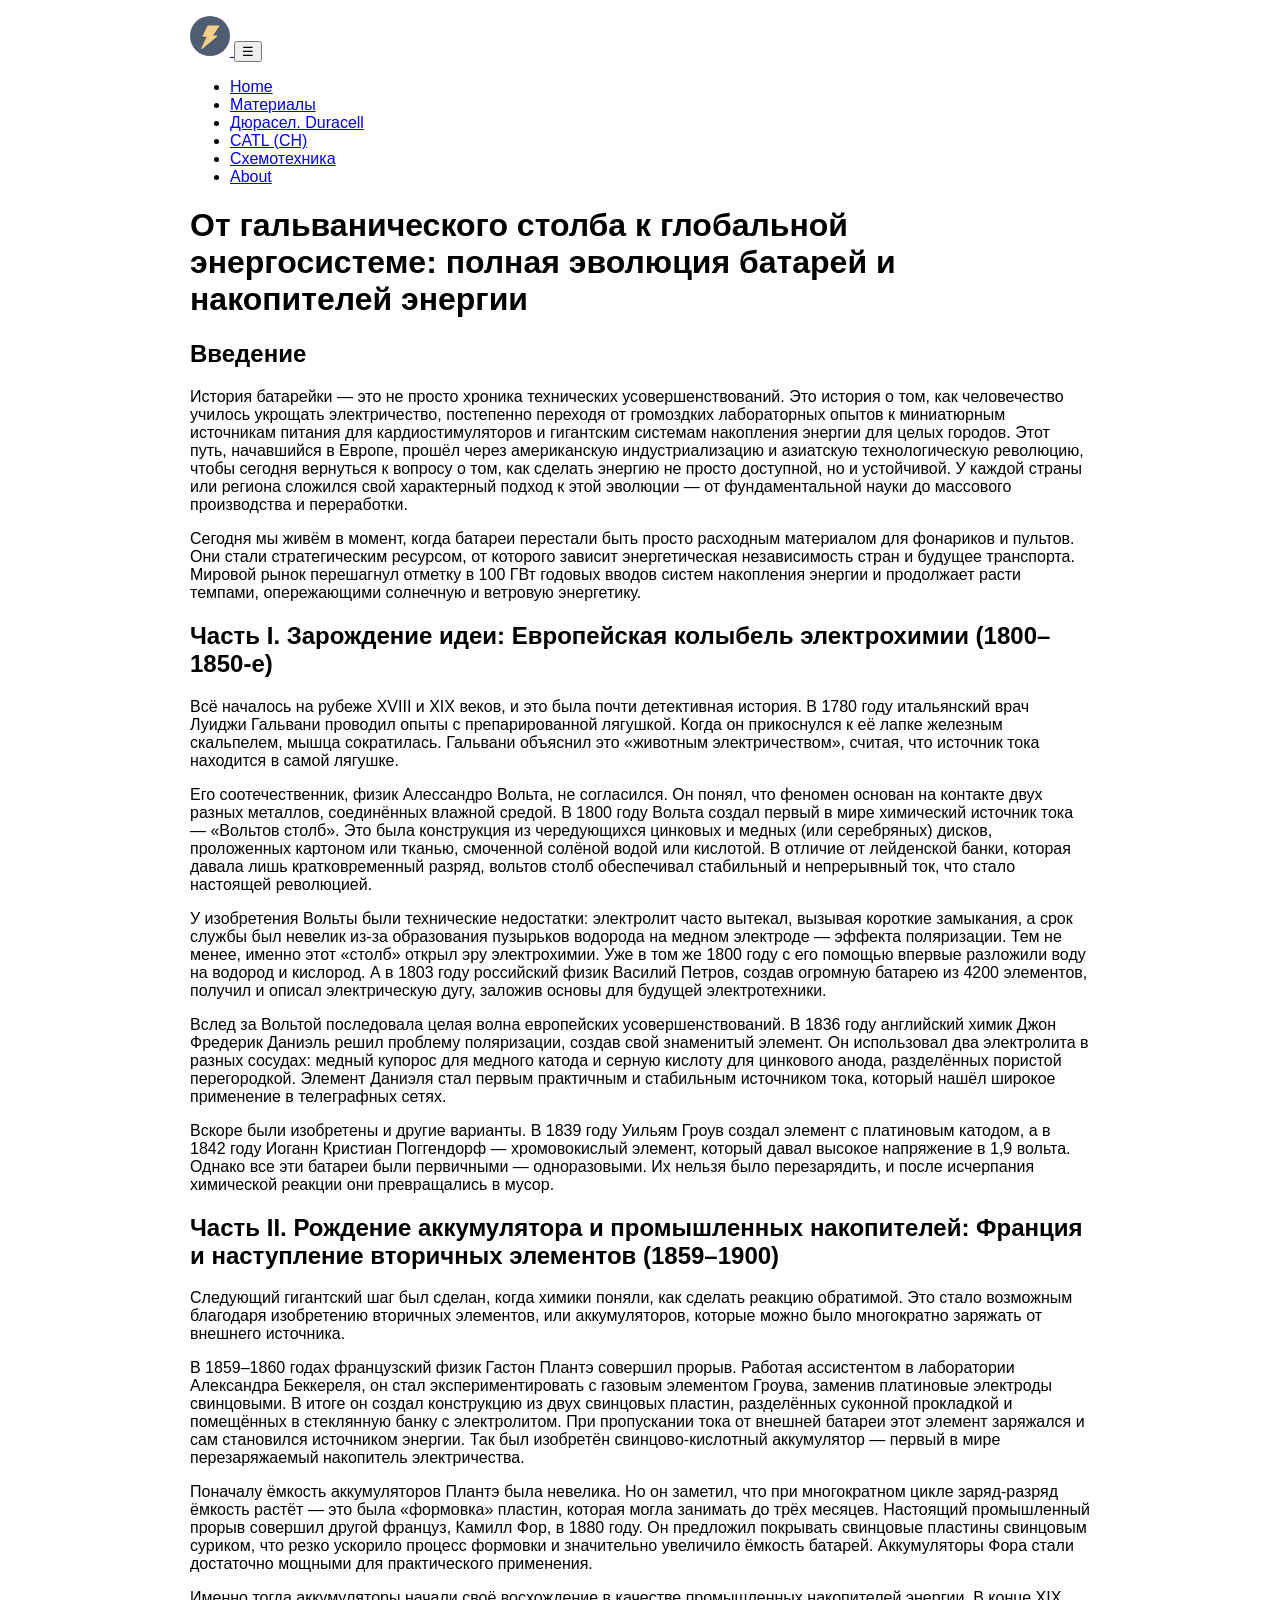
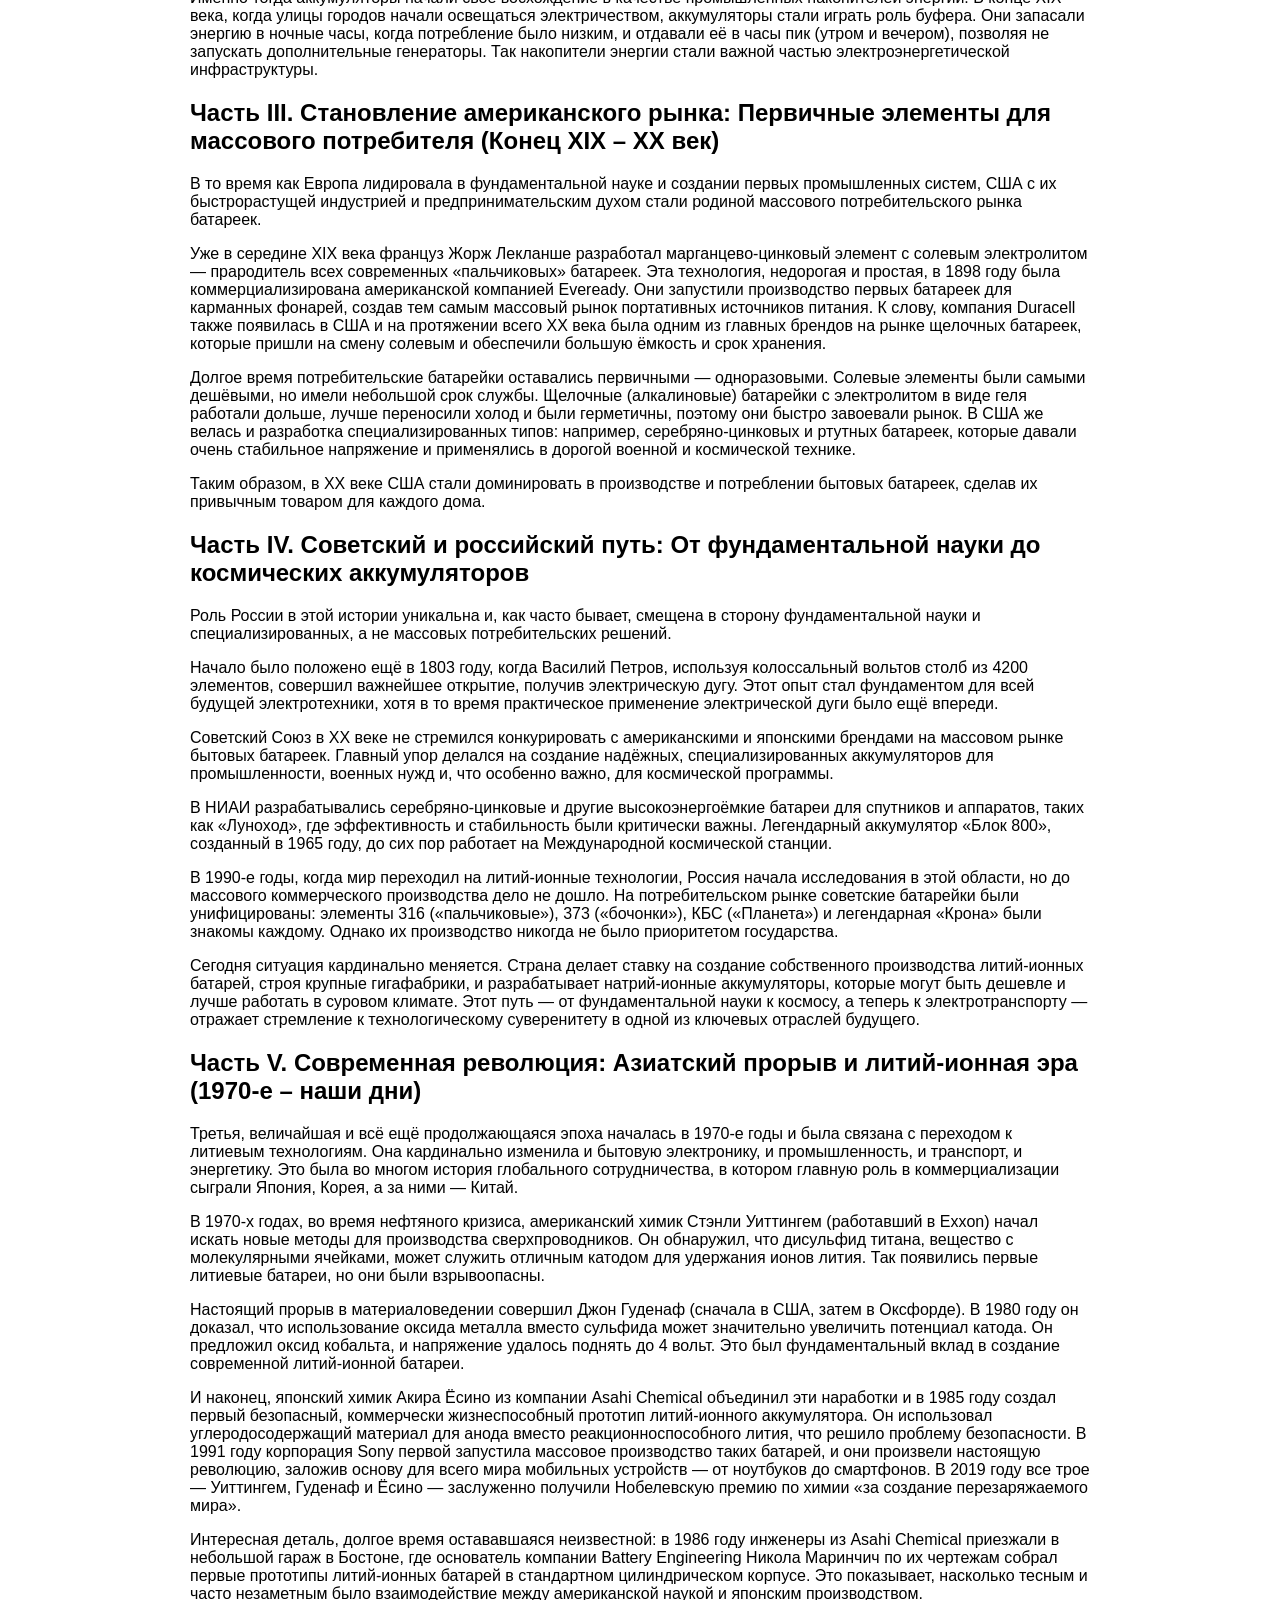
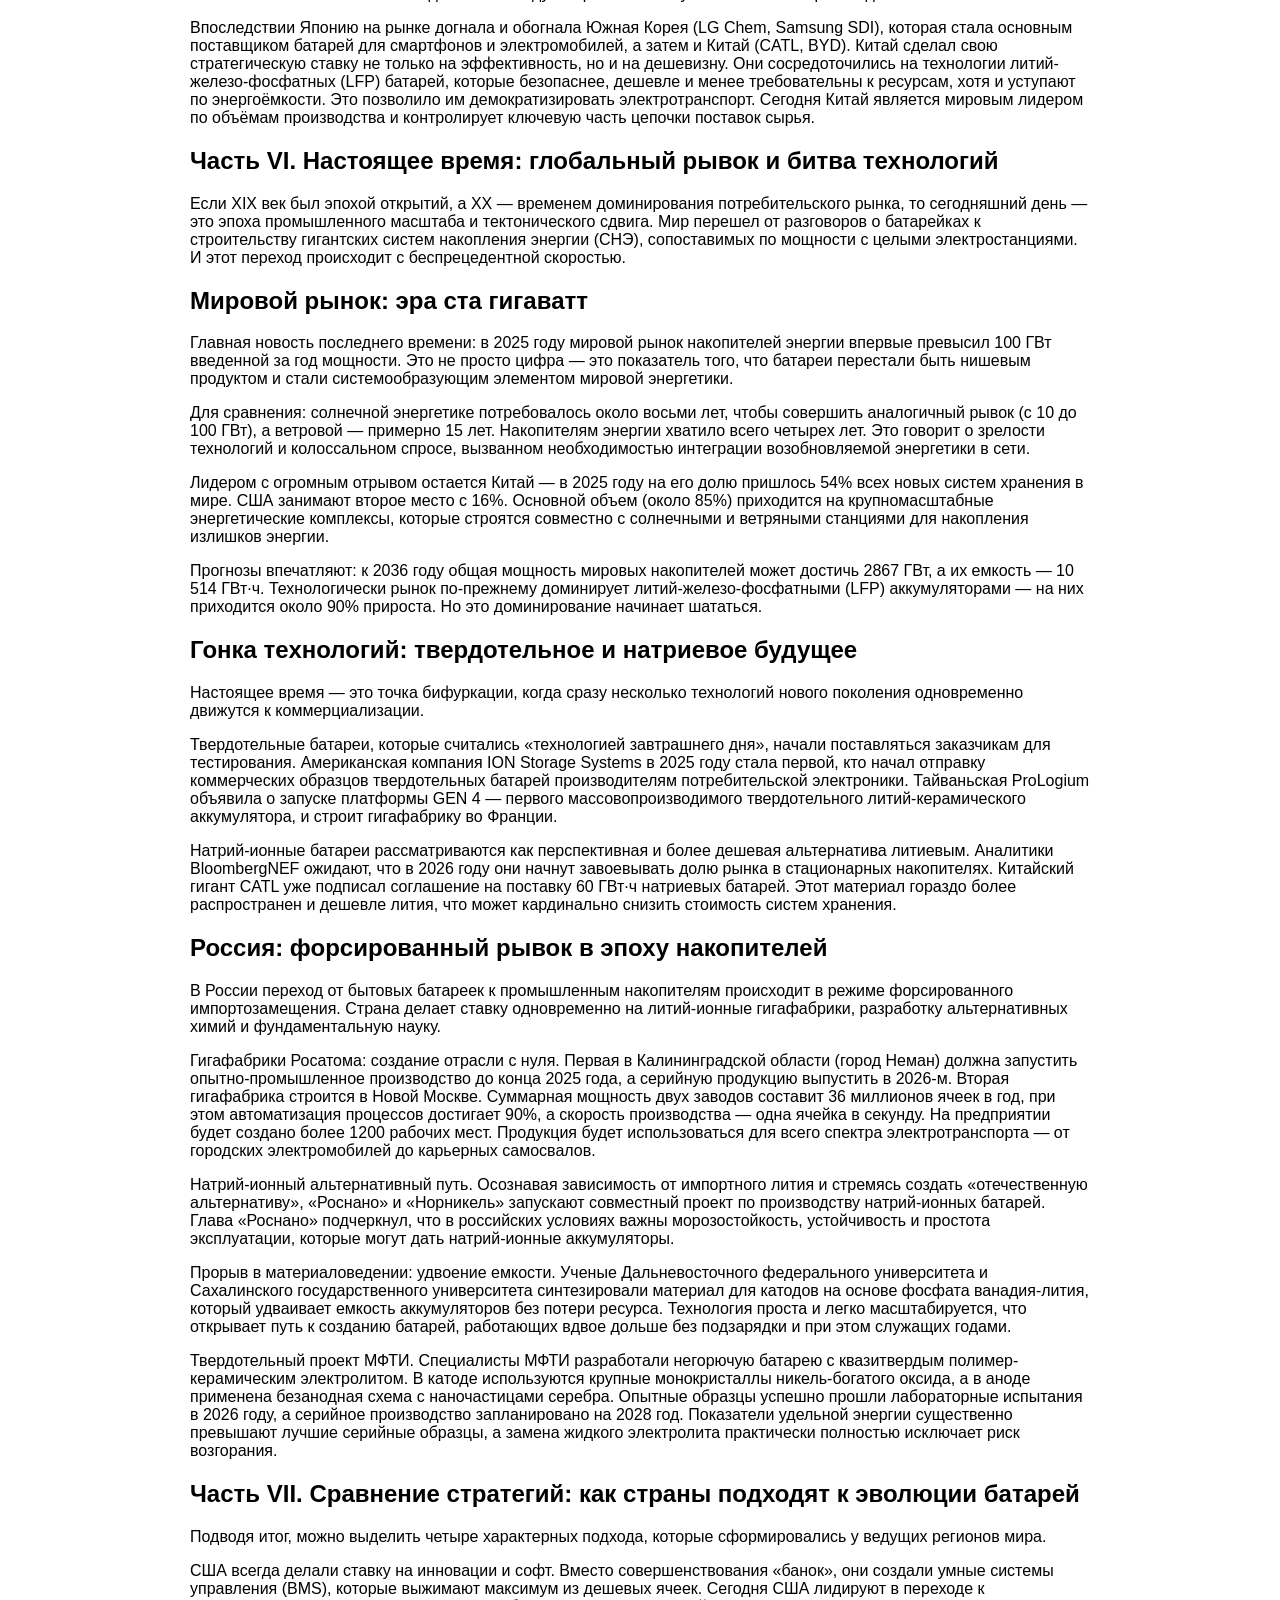
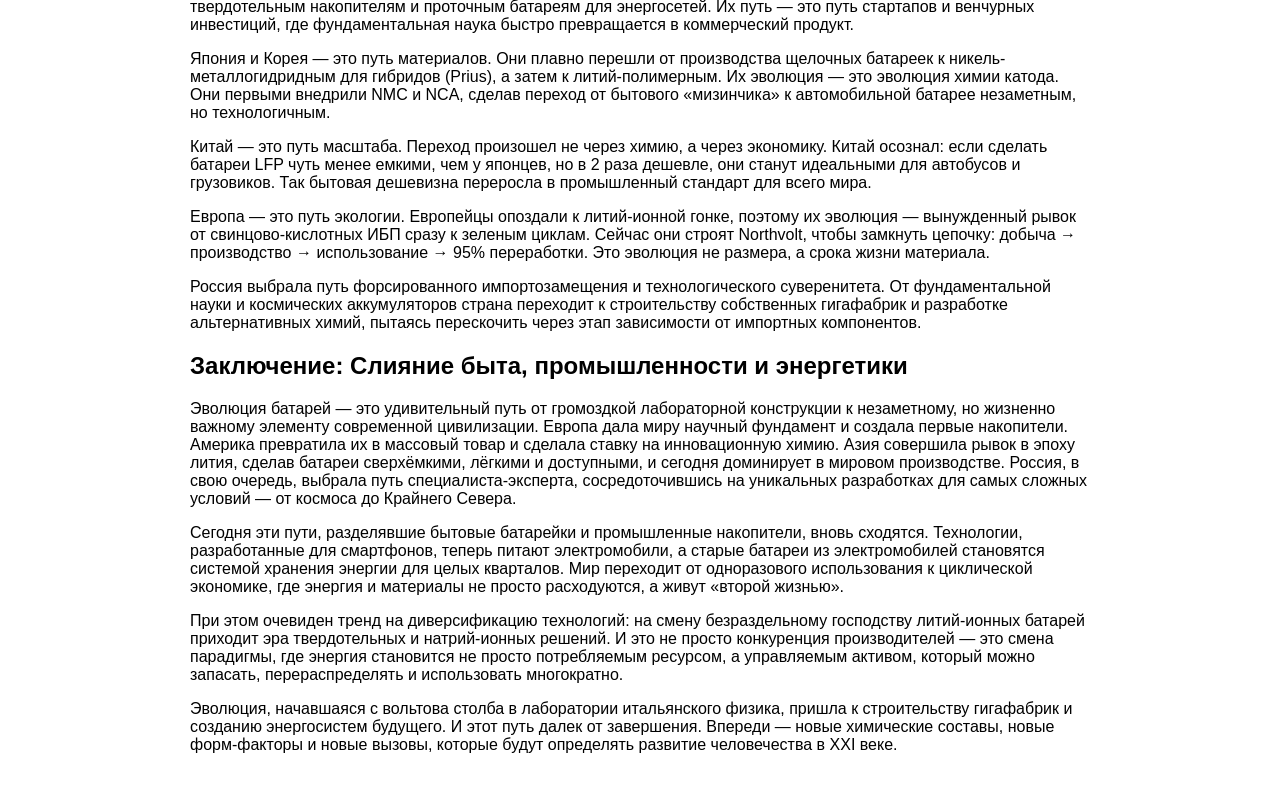
==== commit 34e8a6bc: "Add files via upload" ====
--- a/index.html
+++ b/index.html
@@ -5,14 +5,16 @@
 <meta name='viewport' content='width=device-width,initial-scale=1'>
 <title>Home</title>
 <link rel='stylesheet' href='css/style.css'>
+
+<script src="js/script.js" defer></script>
 </head>
 <body>
 <header>
     <div class="container header-inner">
 
-        <a class="logo" href="index.html">
-            Battery Engineering
-        </a>
+ <a class="logo" href="index.html">
+    <img src="logo.svg" alt="Battery Engineering" width="40" height="40">
+</a>
 
         <button class="menu-btn">
             ☰
@@ -42,6 +44,7 @@
 </header>
 
 <main>
+<div id="spark-container"></div>
 <h1>От гальванического столба к глобальной энергосистеме: полная эволюция батарей и накопителей энергии</h1>
 <h2>Введение</h2>
 
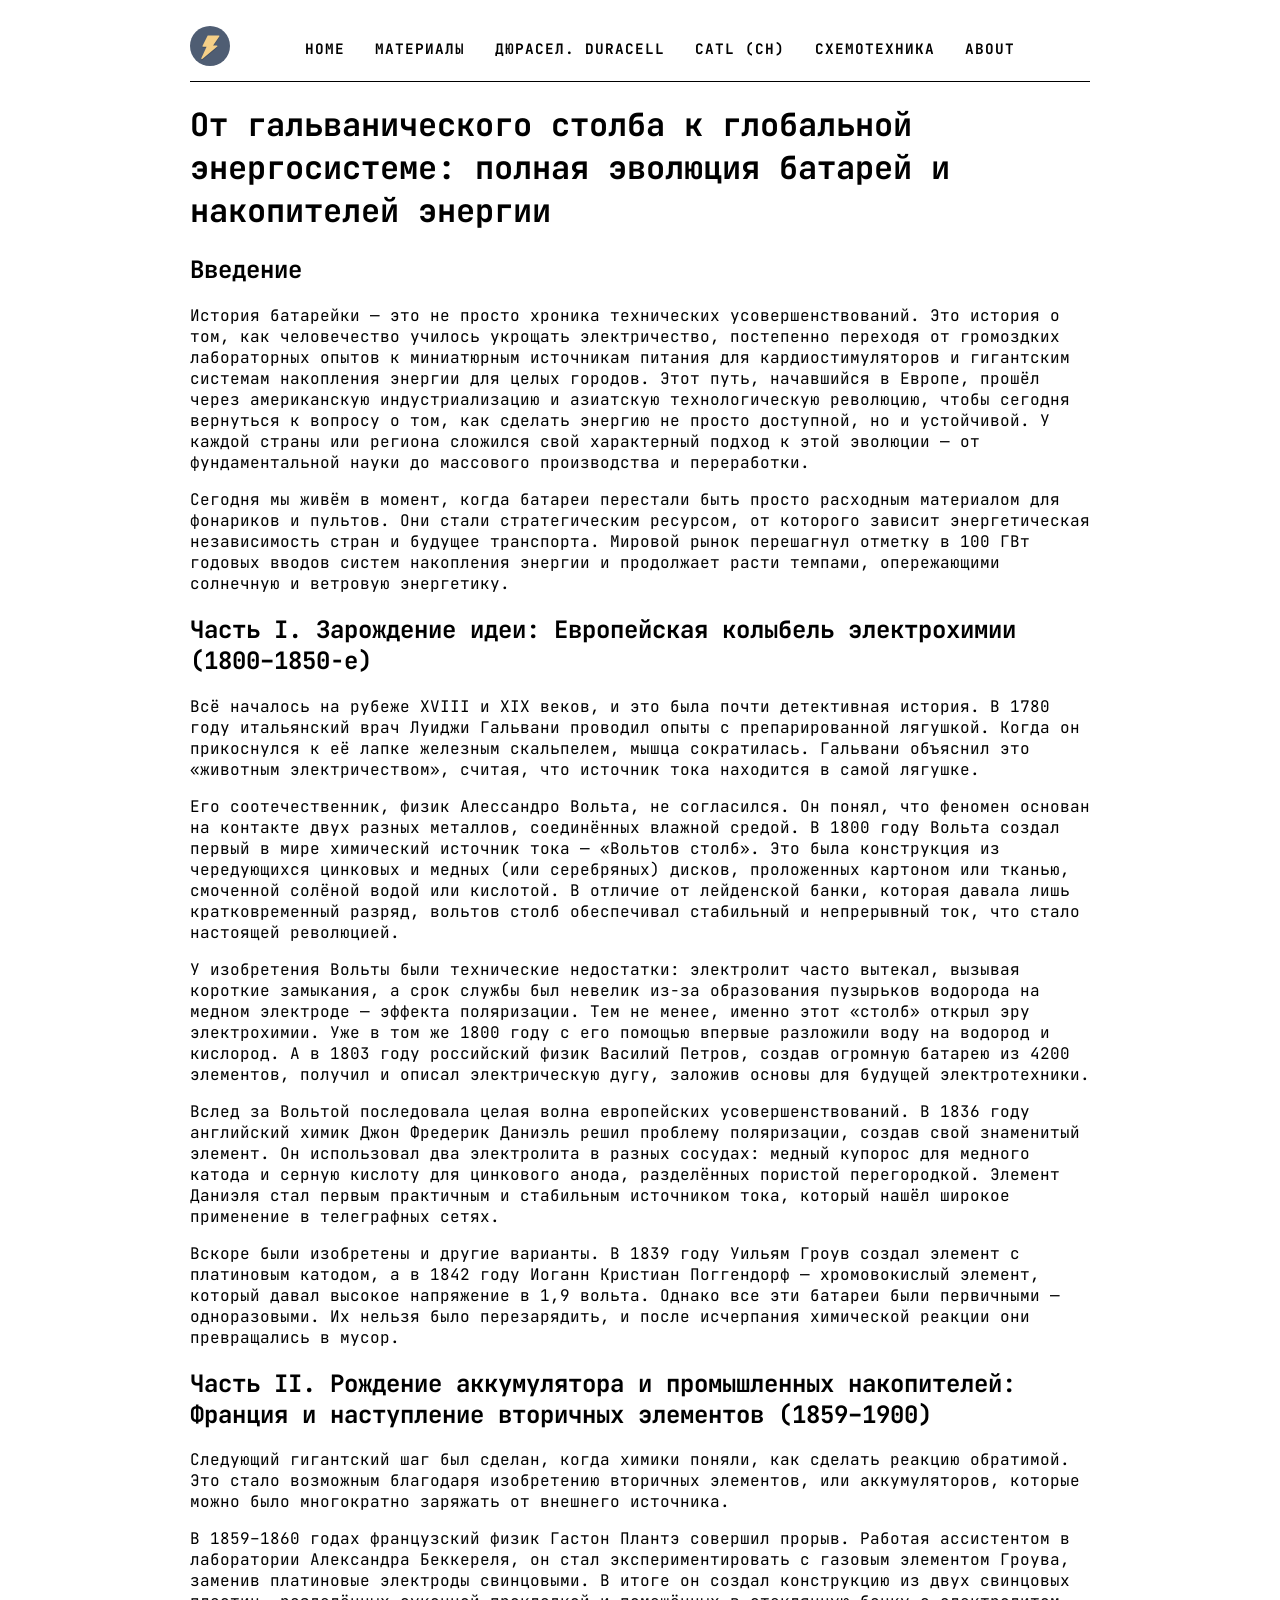
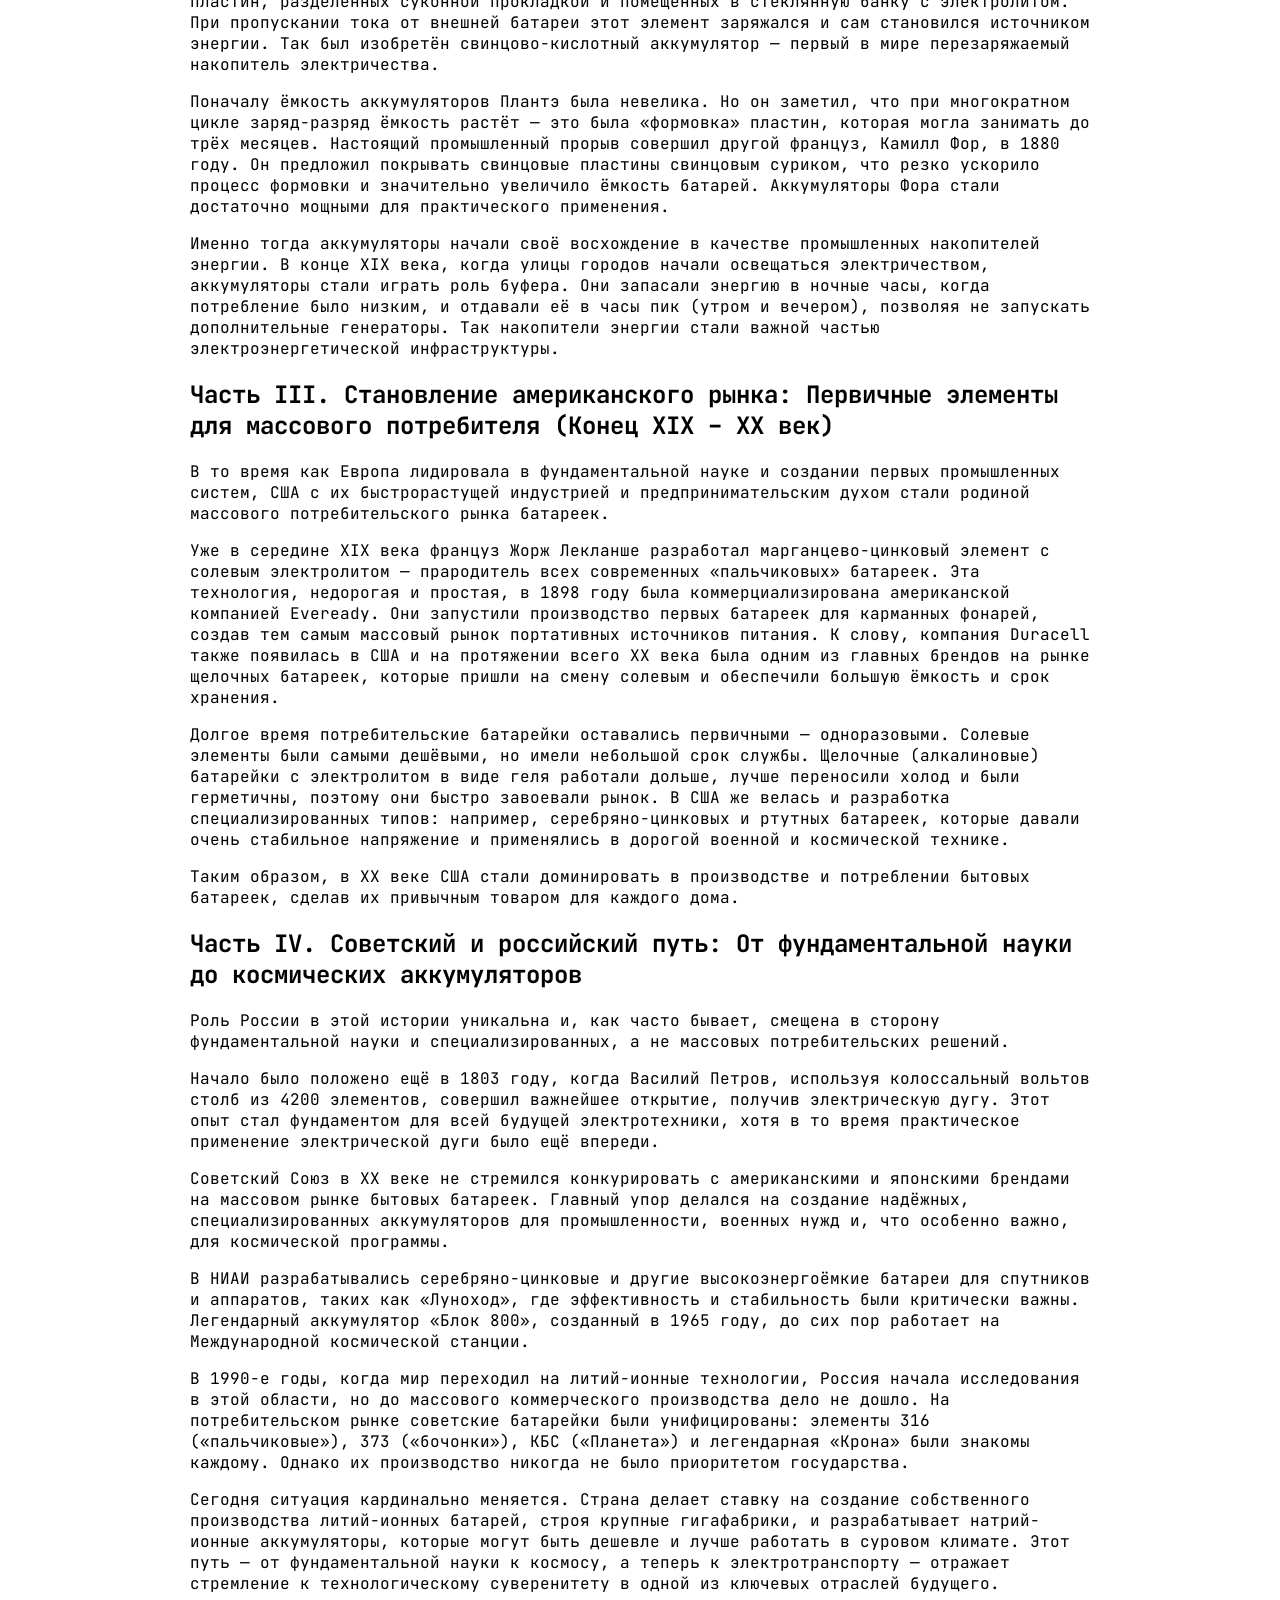
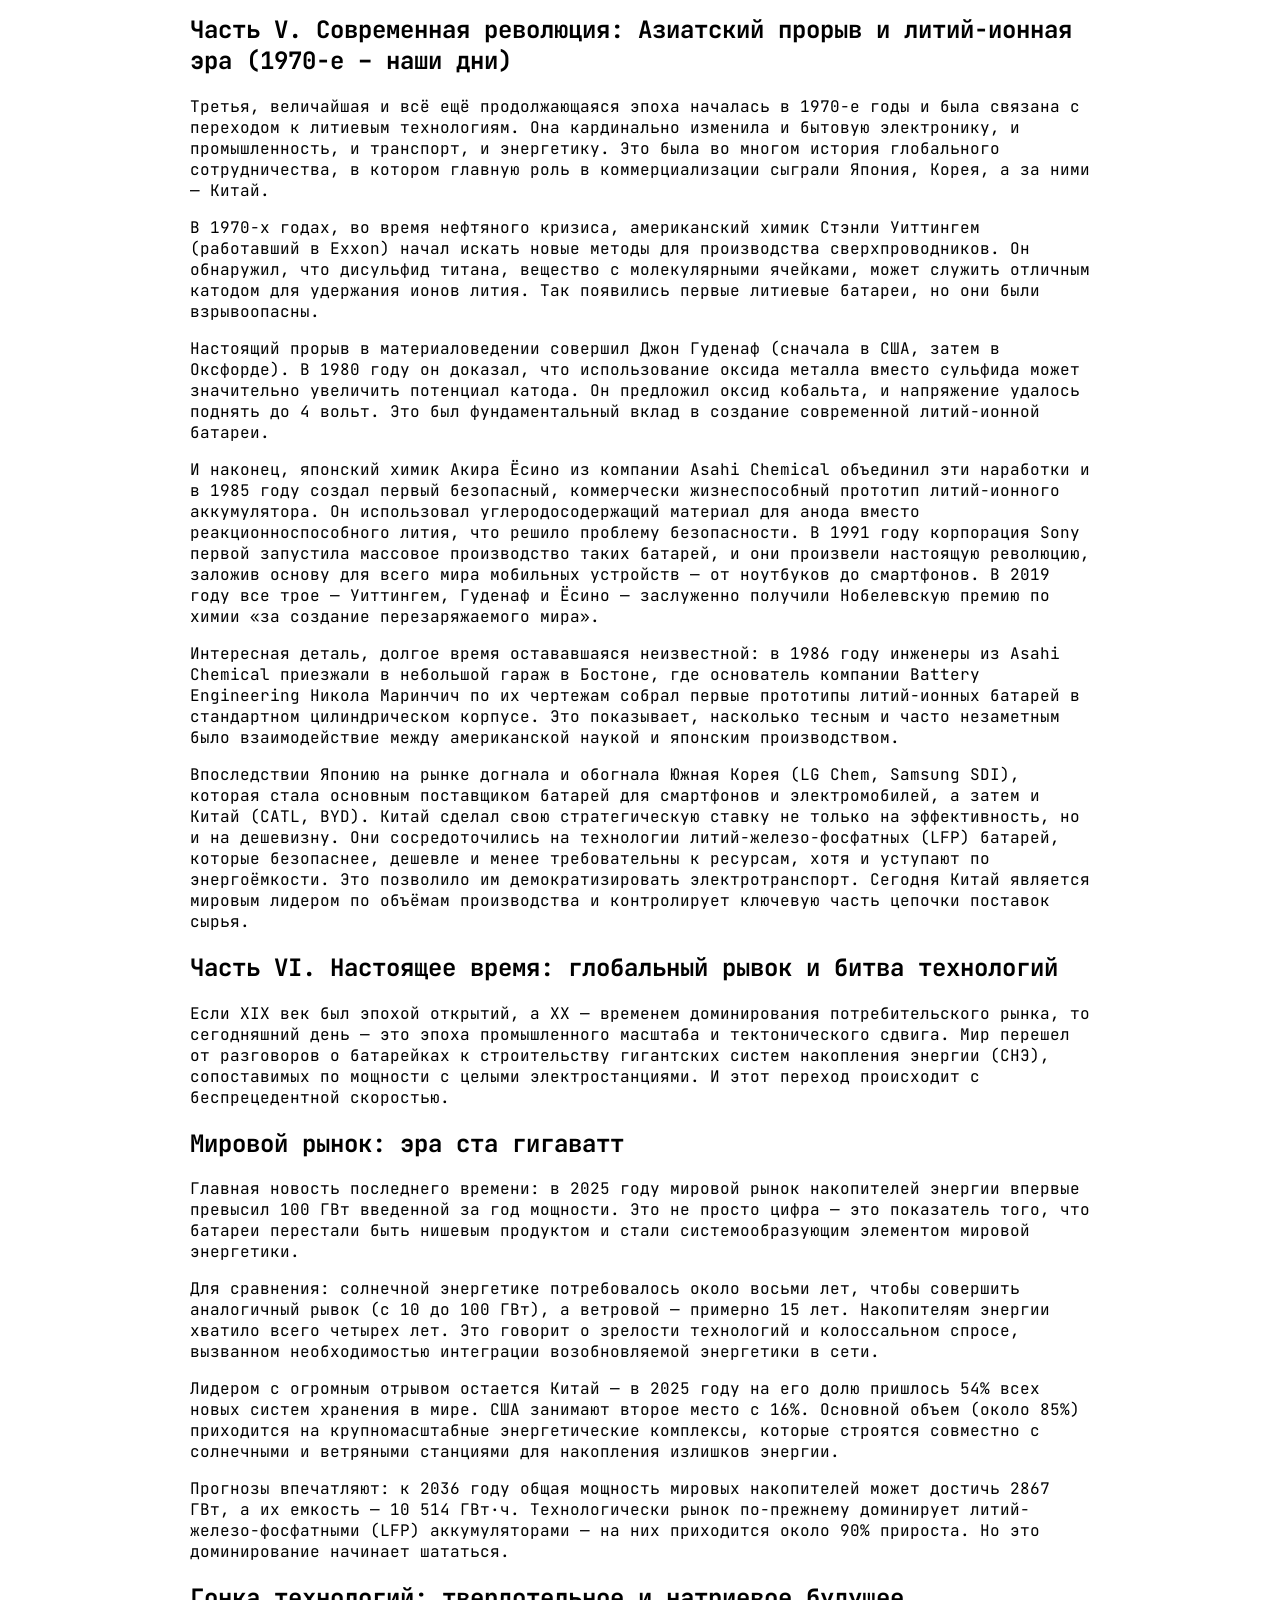
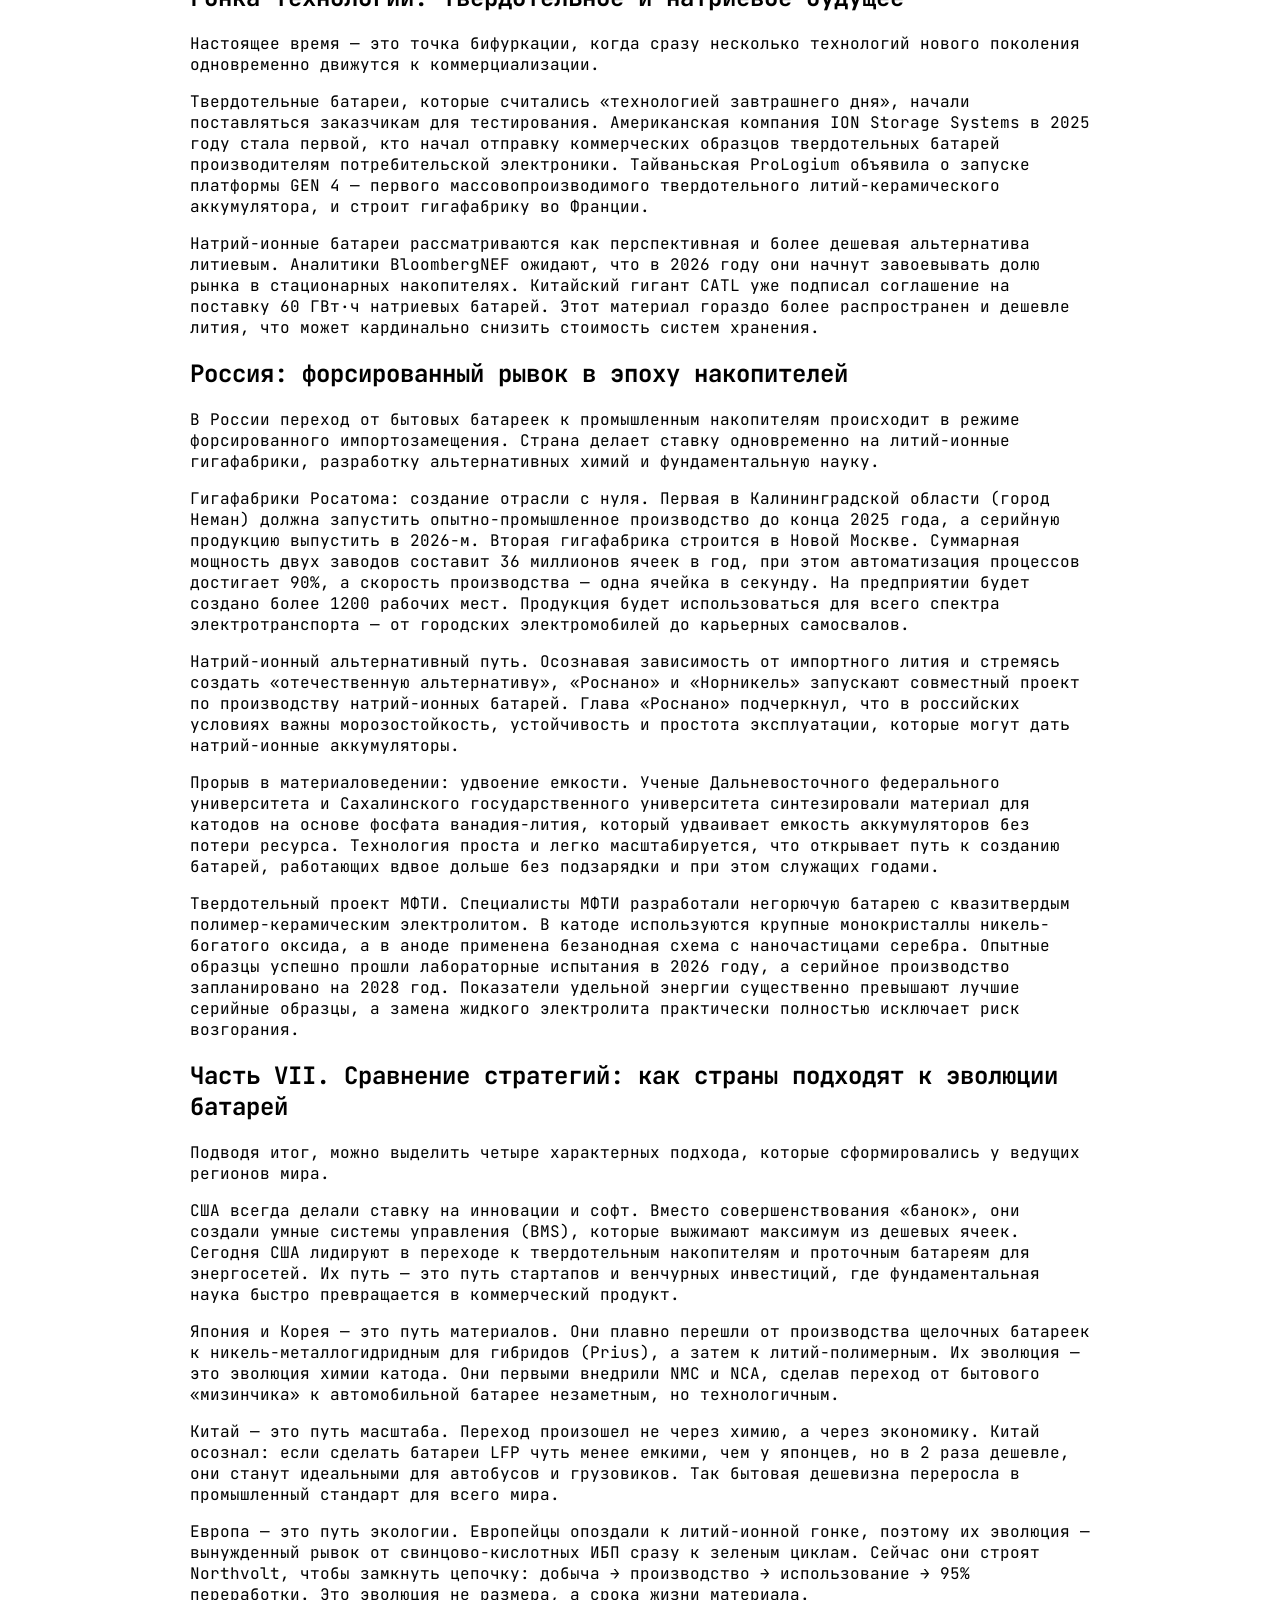
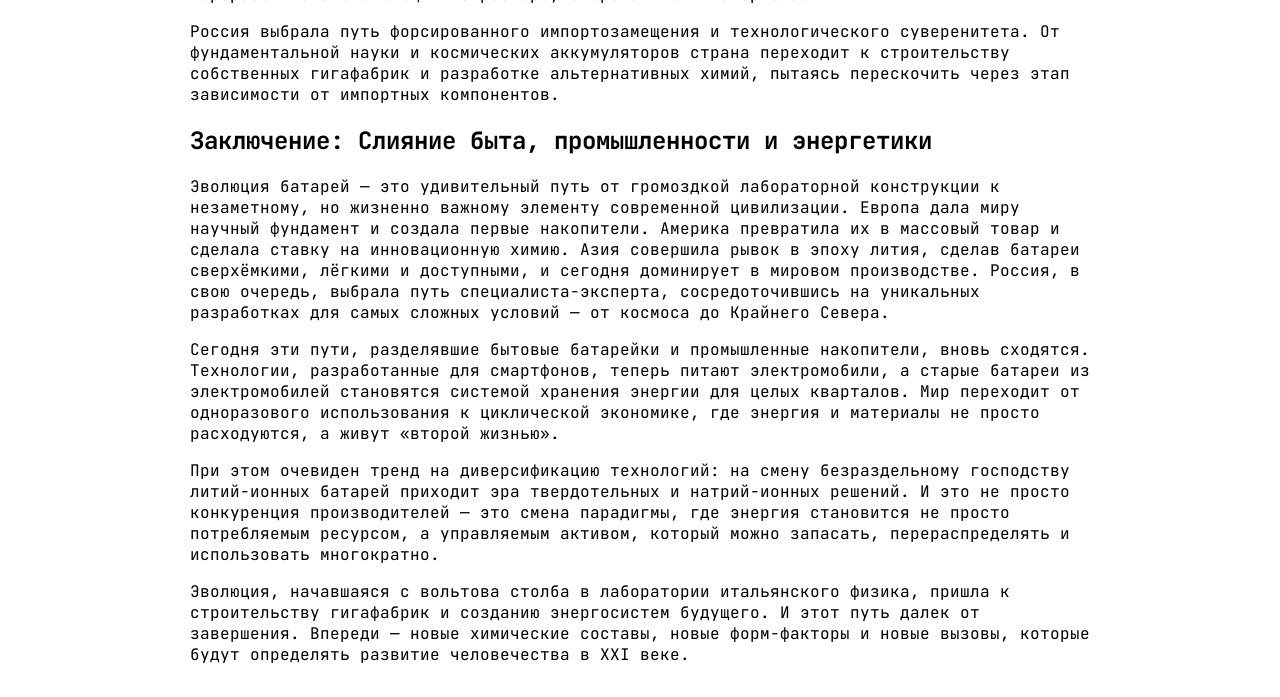
==== commit 41bc4140: "Update index.html" ====
--- a/index.html
+++ b/index.html
@@ -44,7 +44,7 @@
 </header>
 
 <main>
-<div id="spark-container"></div>
+
 <h1>От гальванического столба к глобальной энергосистеме: полная эволюция батарей и накопителей энергии</h1>
 <h2>Введение</h2>
 
@@ -171,4 +171,4 @@
 </main>
 
 </body>
-</html>+</html>
--- a/css/style.css
+++ b/css/style.css
@@ -1,83 +1,307 @@
-body{font-family:Arial,sans-serif;max-width:900px;margin:auto;padding:1rem}nav{display:none}nav.open{display:block}@media(min-width:768px){#b{display:none}nav{display:block}}
-
-/* ============================
-   Smooth animations
-============================ */
-
-section,
-article,
-.hero,
-.note{
-
-    animation:fadeUp .6s ease;
-}
-
-@keyframes fadeUp{
-
-    from{
-
-        opacity:0;
-        transform:translateY(30px);
-
-    }
-
-    to{
-
-        opacity:1;
-        transform:translateY(0);
-
-    }
-
-}
-
-/* ============================
-   Images
-============================ */
-
-img{
-
-    transition:.35s;
-}
-
-img:hover{
-
-    transform:scale(1.02);
-}
-
-/* ============================
-   Selection
-============================ */
-
-::selection{
-
-    background:#2c7a52;
-
-    color:white;
-}
-
-/* ============================
-   Scrollbar
-============================ */
-
-::-webkit-scrollbar{
-
-    width:10px;
-}
-
-::-webkit-scrollbar-track{
-
-    background:#edf2f7;
-}
-
-::-webkit-scrollbar-thumb{
-
-    background:#2c7a52;
-
-    border-radius:20px;
-}
-
-::-webkit-scrollbar-thumb:hover{
-
-    background:#1f5d3f;
-}
-
+/* ============================
+   Подключаем шрифт JetBrains Mono
+============================ */
+@import url('https://fonts.googleapis.com/css2?family=JetBrains+Mono:wght@400;700;800&display=swap');
+
+/* ============================
+   Базовые настройки
+============================ */
+body {
+    font-family: 'JetBrains Mono', monospace; /* ← Новый шрифт */
+    max-width: 900px;
+    margin: auto;
+    padding: 1rem;
+    background: #ffffff; /* ← Белый фон */
+    color: #000000; /* ← Черный текст */
+    -webkit-font-smoothing: antialiased;
+}
+
+/* ============================
+   Мобильное меню
+============================ */
+
+/* Стили для кнопки-бургера */
+.menu-btn {
+    display: none;
+    background: none;
+    border: 2px solid #000; /* ← Черная рамка */
+    font-size: 28px;
+    cursor: pointer;
+    color: #000; /* ← Черный цвет */
+    padding: 5px 15px;
+    z-index: 1001;
+    line-height: 1;
+    font-family: 'JetBrains Mono', monospace;
+    font-weight: 700;
+    transition: all 0.2s;
+}
+
+.menu-btn:hover {
+    background: #f0f0f0; /* ← Серый фон при наведении */
+}
+
+/* Обертка для корректного отображения */
+.header-inner {
+    display: flex;
+    justify-content: space-between;
+    align-items: center;
+    position: relative;
+    flex-wrap: wrap;
+}
+
+/* Логотип */
+.logo {
+    /*font-size: 1.3rem; /* ← Уменьшил с 24px до rem */
+    /*font-weight: 800; /* ← Жирнее */
+    /*text-decoration: none;
+    /*color: #000;  ← Черный */
+    /*flex-shrink: 0;
+    /* background: #f0f0f0;  ← Серый фон */
+   /* padding: 5px 15px;
+    /*border: 1px solid #000;  ← Черная рамка */
+    /*letter-spacing: 2px; /* ← Добавил межбуквенный интервал */
+}
+
+/* Навигация */
+nav {
+    flex: 1;
+    display: flex;
+    justify-content: center;
+}
+
+nav ul {
+    display: flex;
+    gap: 30px;
+    list-style: none;
+    padding: 0;
+    margin: 0;
+    align-items: center;
+}
+
+nav ul li a {
+    text-decoration: none;
+    color: #000; /* ← Черный */
+    font-size: 0.9rem; /* ← Уменьшил с 16px */
+    font-weight: 700; /* ← Добавил жирность */
+    text-transform: uppercase; /* ← Добавил ЗАГЛАВНЫЕ */
+    letter-spacing: 1px; /* ← Добавил интервал */
+    padding: 5px 0;
+    white-space: nowrap;
+    border-bottom: 2px solid transparent; /* ← Добавил подчеркивание */
+    transition: all 0.2s;
+}
+
+nav ul li a:hover {
+    border-bottom-color: #000; /* ← Черное подчеркивание */
+    background: #f0f0f0; /* ← Серый фон */
+}
+
+/* Стили для десктопа */
+@media (min-width: 768px) {
+    nav {
+        display: flex !important;
+    }
+    
+    #b {
+        display: none;
+    }
+}
+
+/* Контейнер для искр - поверх всего */
+#spark-container {
+    position: fixed;
+    top: 0;
+    left: 0;
+    width: 100%;
+    height: 100%;
+    pointer-events: none; /* Пропускает клики */
+    z-index: 9999;
+}
+
+#spark-container canvas {
+    display: block;
+    width: 100%;
+    height: 100%;
+}
+
+/* Стили для мобилки */
+@media (max-width: 767px) {
+    .menu-btn {
+        display: block;
+    }
+    
+    nav {
+        display: none !important;
+        position: absolute;
+        top: 70px;
+        left: 0;
+        right: 0;
+        background: #ffffff; /* ← Белый фон */
+        padding: 20px;
+        border: 2px solid #000; /* ← Черная рамка */
+        z-index: 1000;
+        flex: none;
+        justify-content: flex-start;
+        box-shadow: 8px 8px 0 rgba(0,0,0,0.05);
+    }
+    
+    nav.open {
+        display: block !important;
+    }
+    
+    nav ul {
+        flex-direction: column;
+        gap: 5px;
+        align-items: stretch;
+    }
+    
+    nav ul li {
+        text-align: center;
+        border-bottom: 1px solid #eee; /* ← Серая линия между пунктами */
+    }
+    
+    nav ul li:last-child {
+        border-bottom: none;
+    }
+    
+    nav ul li a {
+        display: block;
+        padding: 12px;
+        font-size: 1rem;
+        white-space: normal;
+        text-transform: uppercase;
+        letter-spacing: 1px;
+        border-bottom: none;
+    }
+    
+    nav ul li a:hover {
+        background: #f0f0f0;
+        border-bottom-color: transparent;
+    }
+    
+    nav ul li a::after {
+        display: none;
+    }
+}
+
+/* ============================
+   Smooth animations
+============================ */
+
+section,
+article,
+.hero,
+.note {
+    animation: fadeUp .6s ease;
+}
+
+@keyframes fadeUp {
+    from {
+        opacity: 0;
+        transform: translateY(30px);
+    }
+    to {
+        opacity: 1;
+        transform: translateY(0);
+    }
+}
+
+/* ============================
+   Header animation
+============================ */
+
+header {
+    transition: .3s;
+    border-bottom: 1px solid #000; /* ← Добавил черную линию */
+    padding: 10px 0;
+    margin-bottom: 10px;
+}
+
+header.scrolled {
+    height: 60px;
+    background: rgba(255,255,255,.96);
+    backdrop-filter: blur(12px);
+    box-shadow: 0 8px 30px rgba(0,0,0,.08);
+}
+
+/* ============================
+   Navigation underline (для десктопа)
+============================ */
+
+/* Этот блок оставляем только для десктопа */
+@media (min-width: 768px) {
+    nav a {
+        position: relative;
+    }
+    
+    nav a::after {
+        content: "";
+        position: absolute;
+        left: 0;
+        bottom: -6px;
+        width: 0;
+        height: 2px;
+        background: #000; /* ← Черный (было var(--primary)) */
+        transition: .3s;
+    }
+    
+    nav a:hover::after {
+        width: 100%;
+    }
+}
+
+/* ============================
+   Images
+============================ */
+
+img {
+    transition: .35s;
+    max-width: 100%;
+    height: auto;
+    /* Запрет выделения */
+    user-select: none;
+    -webkit-user-select: none;
+    -moz-user-select: none;
+    -ms-user-select: none;
+    
+    /* Запрет перетаскивания мышкой */
+    -webkit-user-drag: none;
+    user-drag: none;
+    
+    /* Отключение контекстного меню (клик правой кнопкой) */
+    pointer-events: none;
+}
+
+img:hover {
+    transform: scale(1.02);
+}
+
+/* ============================
+   Selection
+============================ */
+
+::selection {
+    background: #0055ff; /* ← Синий (было #2c7a52) */
+    color: white;
+}
+
+/* ============================
+   Scrollbar
+============================ */
+
+::-webkit-scrollbar {
+    width: 10px;
+}
+
+::-webkit-scrollbar-track {
+    background: #f0f0f0; /* ← Светло-серый (было #edf2f7) */
+}
+
+::-webkit-scrollbar-thumb {
+    background: #000; /* ← Черный (было #2c7a52) */
+    border-radius: 20px;
+}
+
+::-webkit-scrollbar-thumb:hover {
+    background: #333; /* ← Темно-серый (было #1f5d3f) */
+}
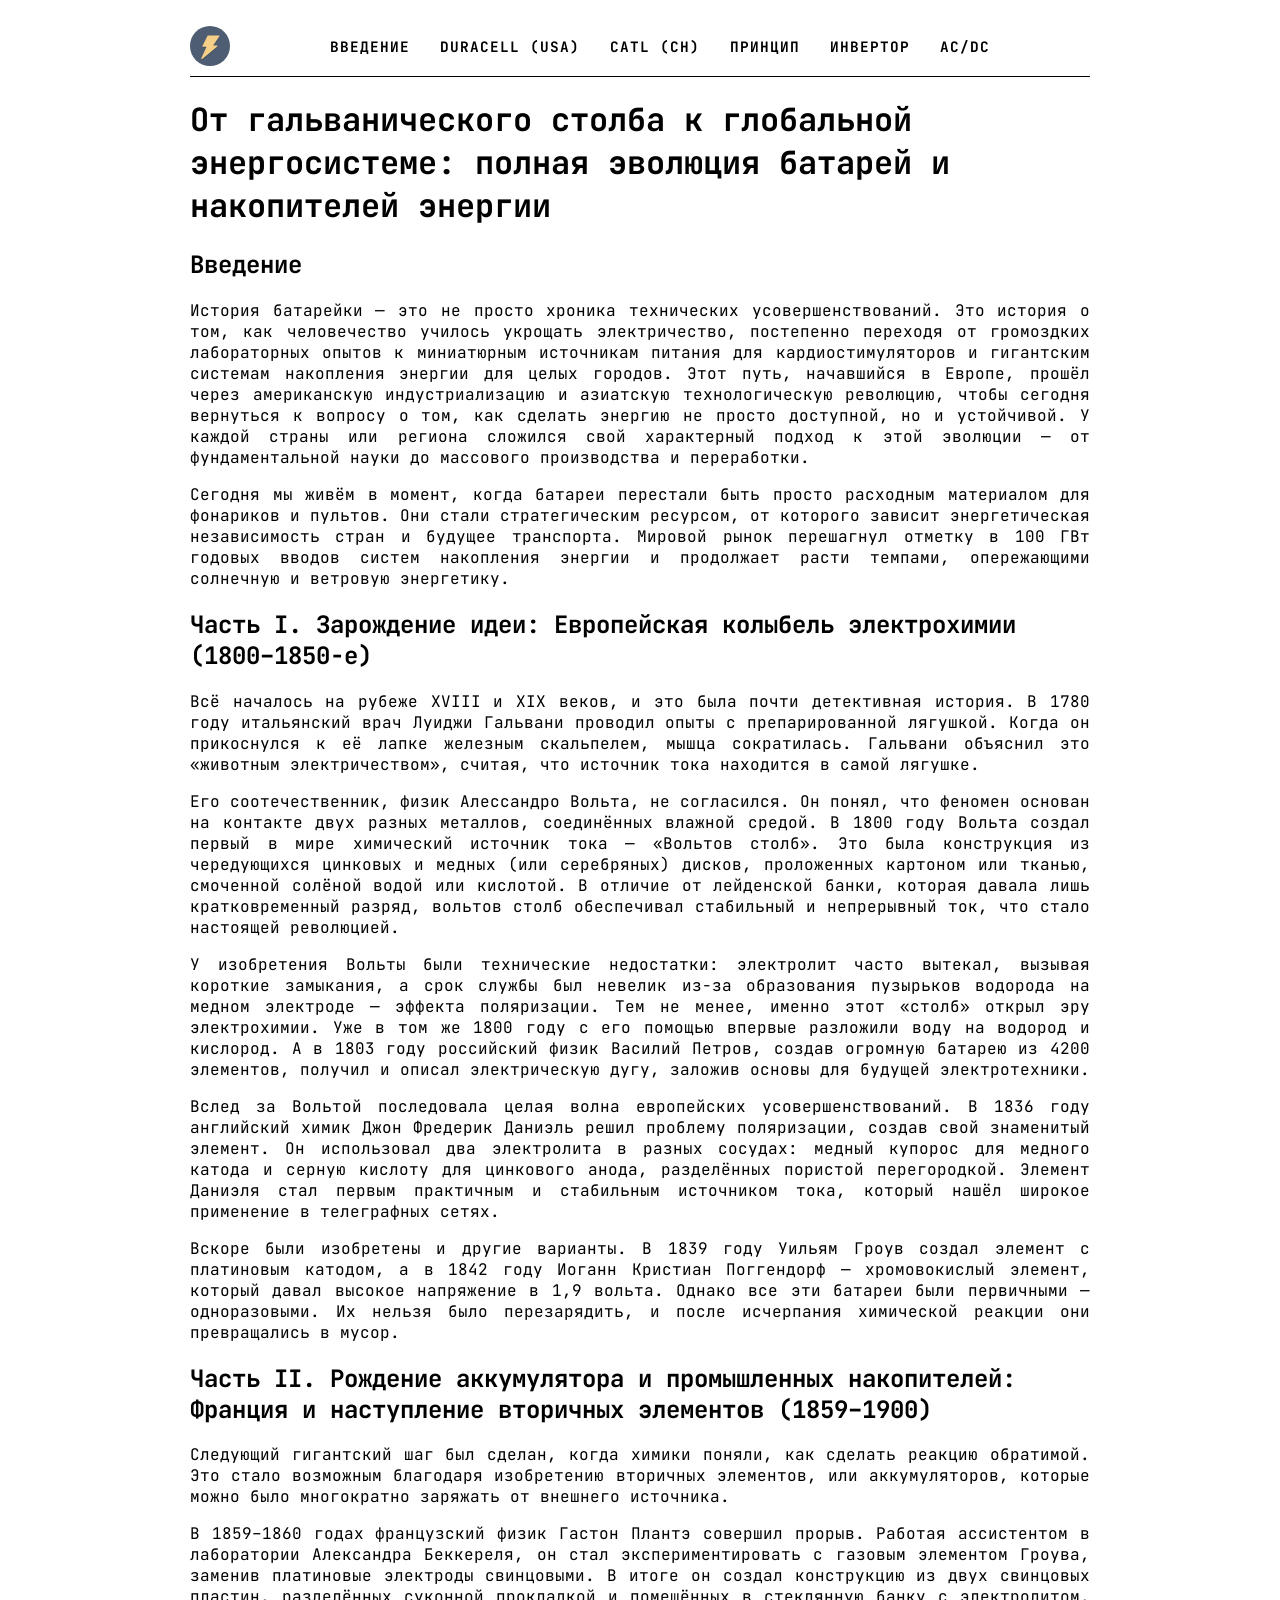
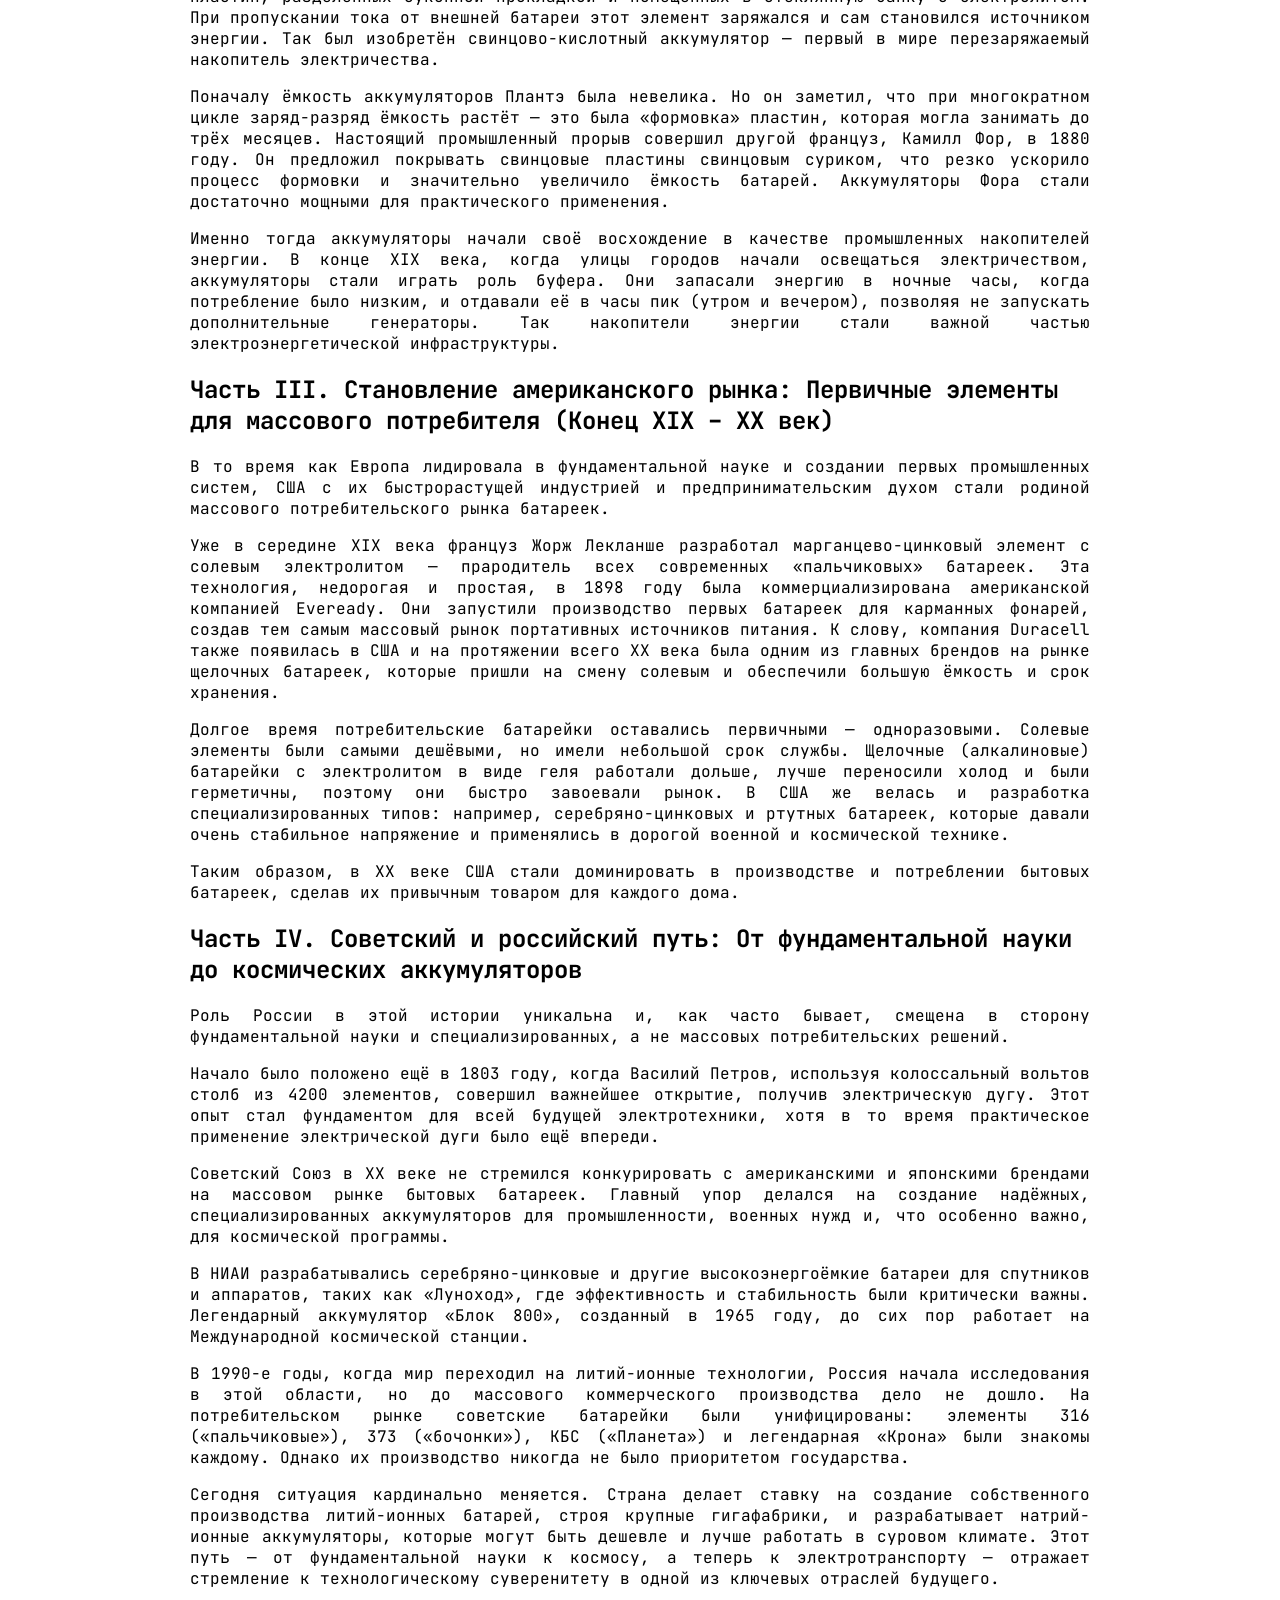
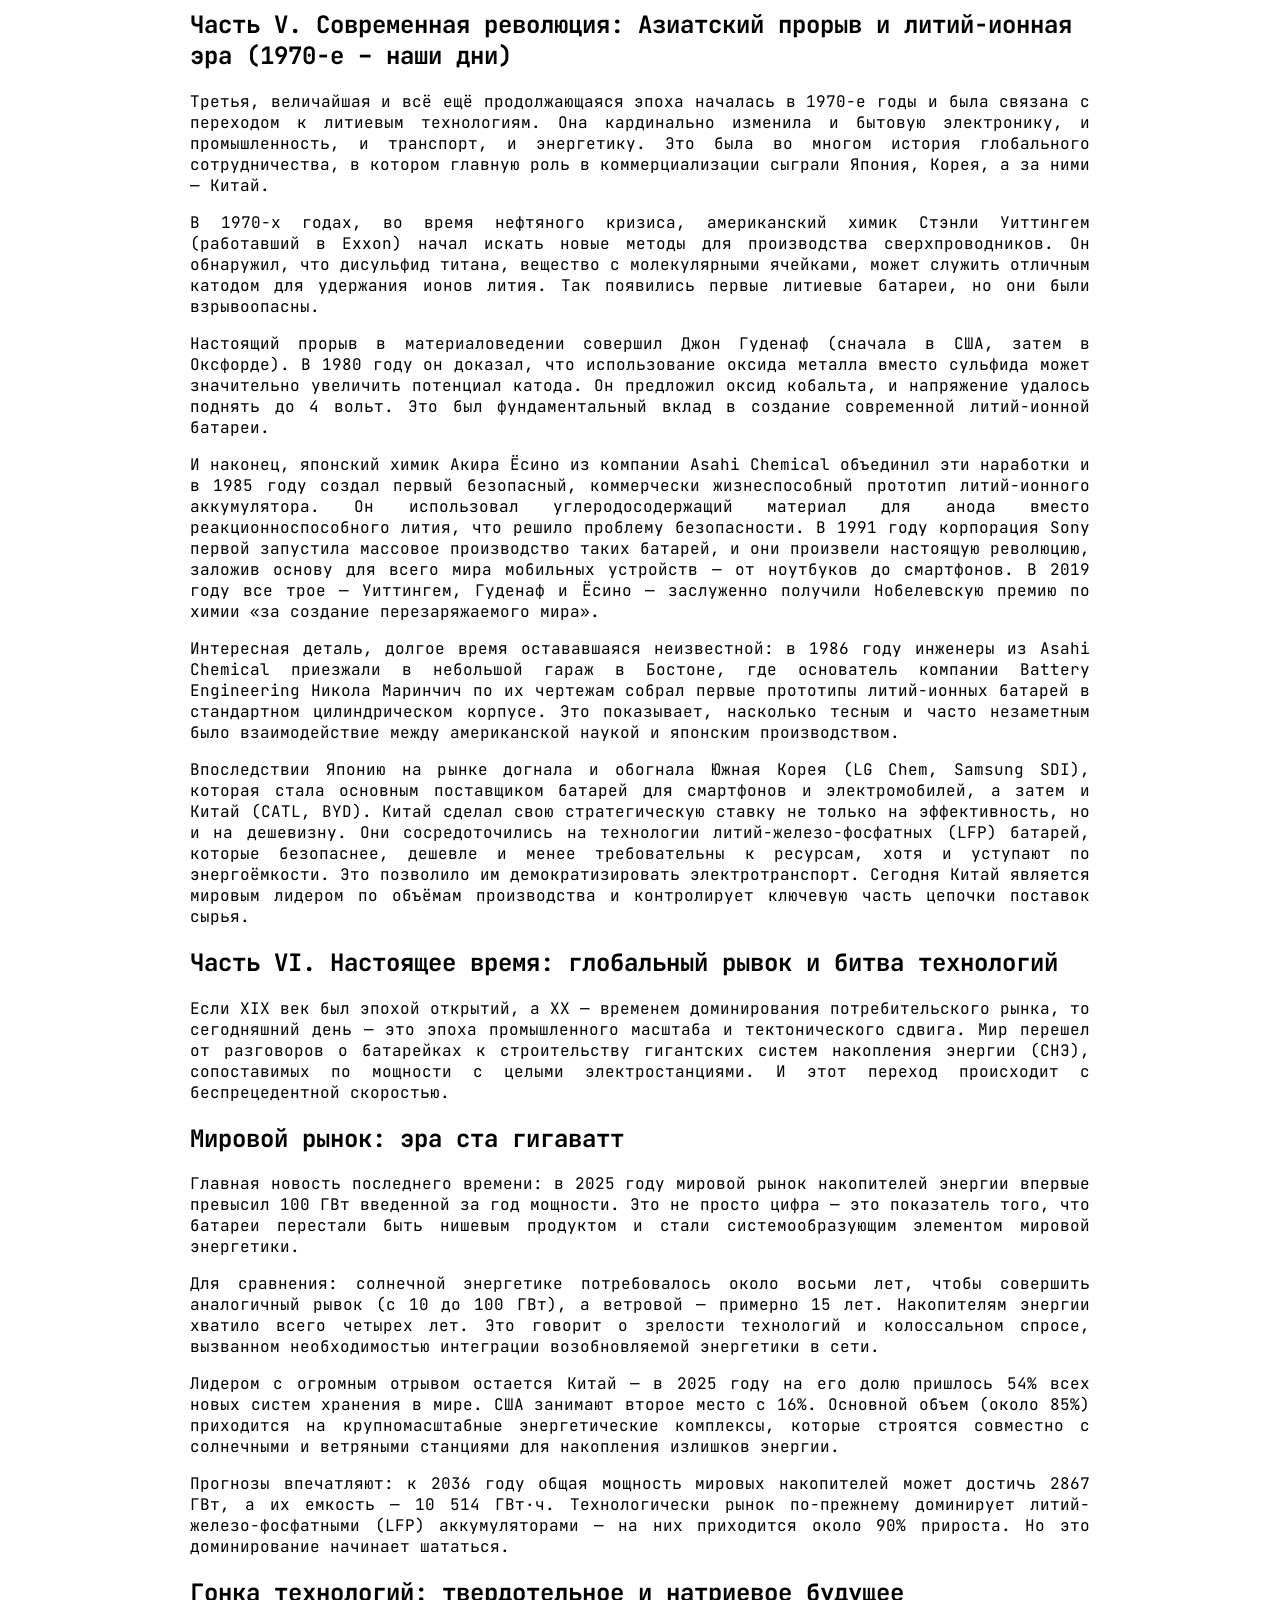
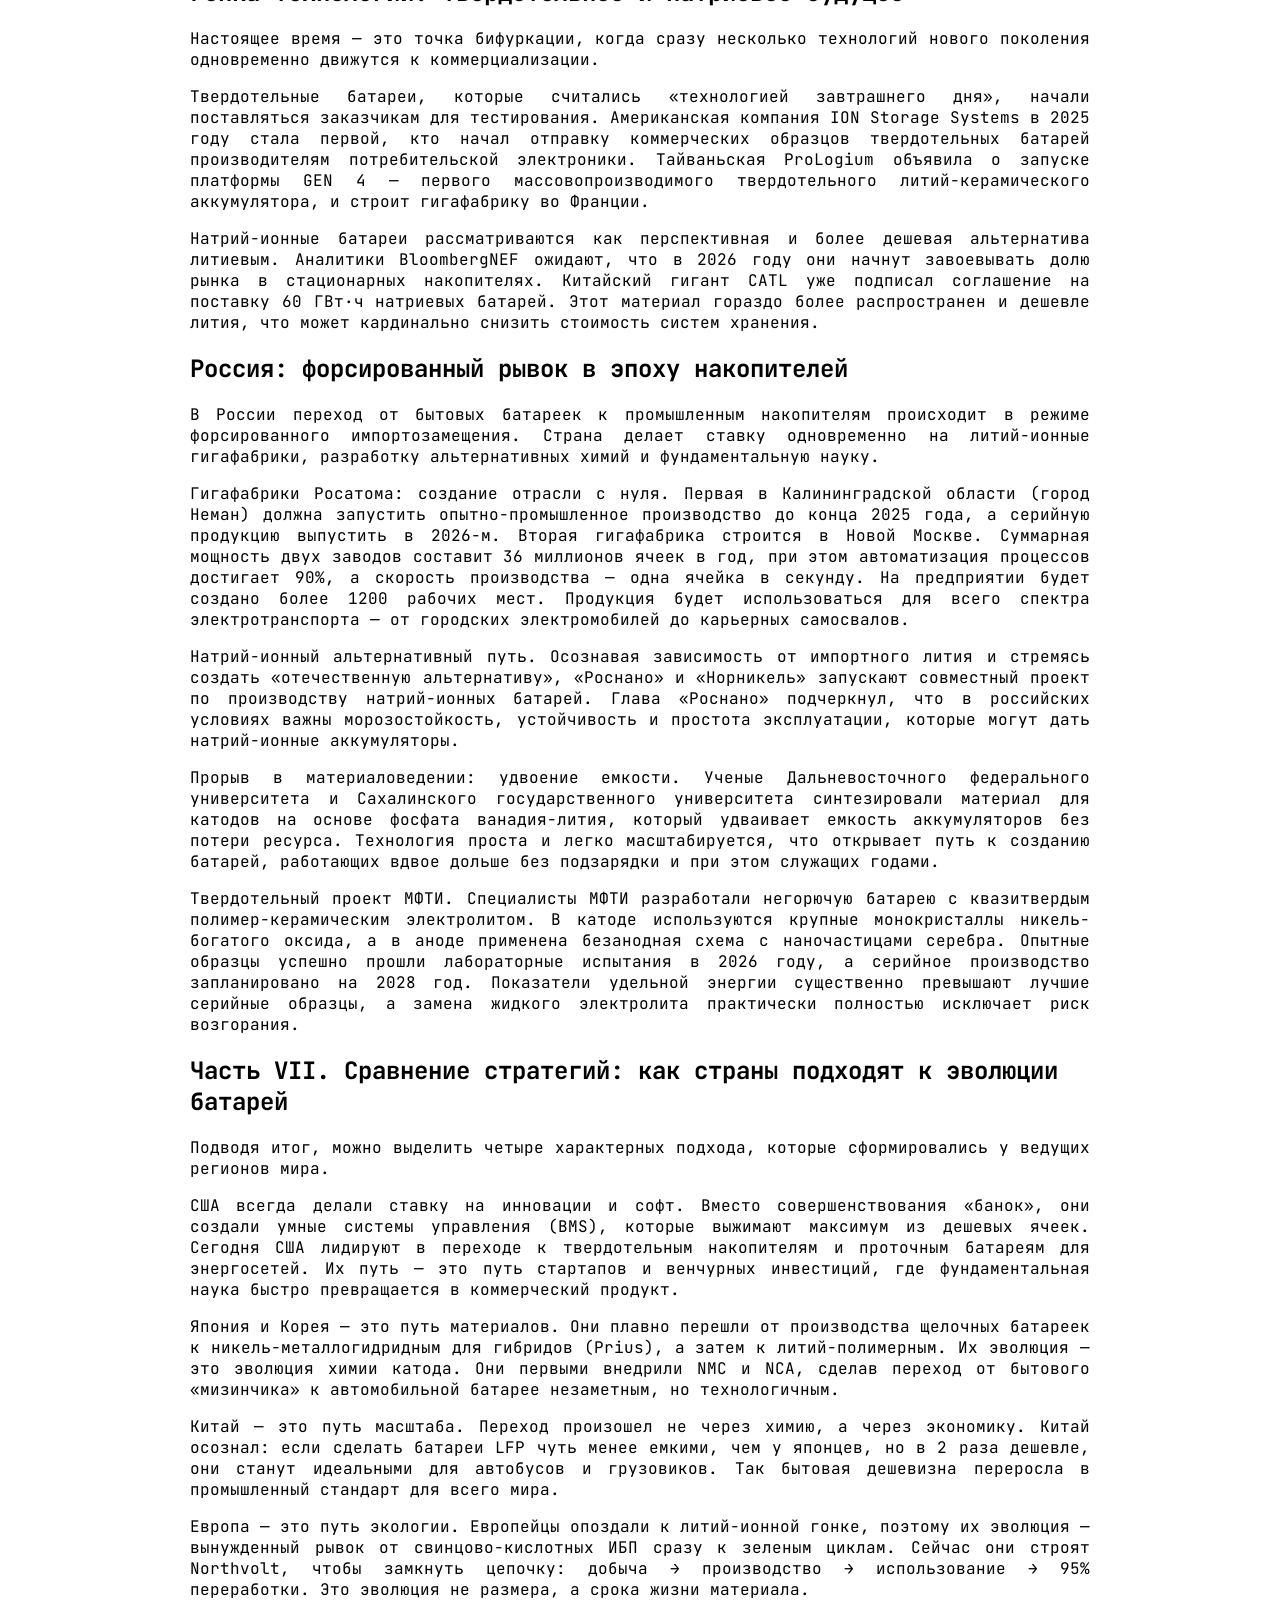
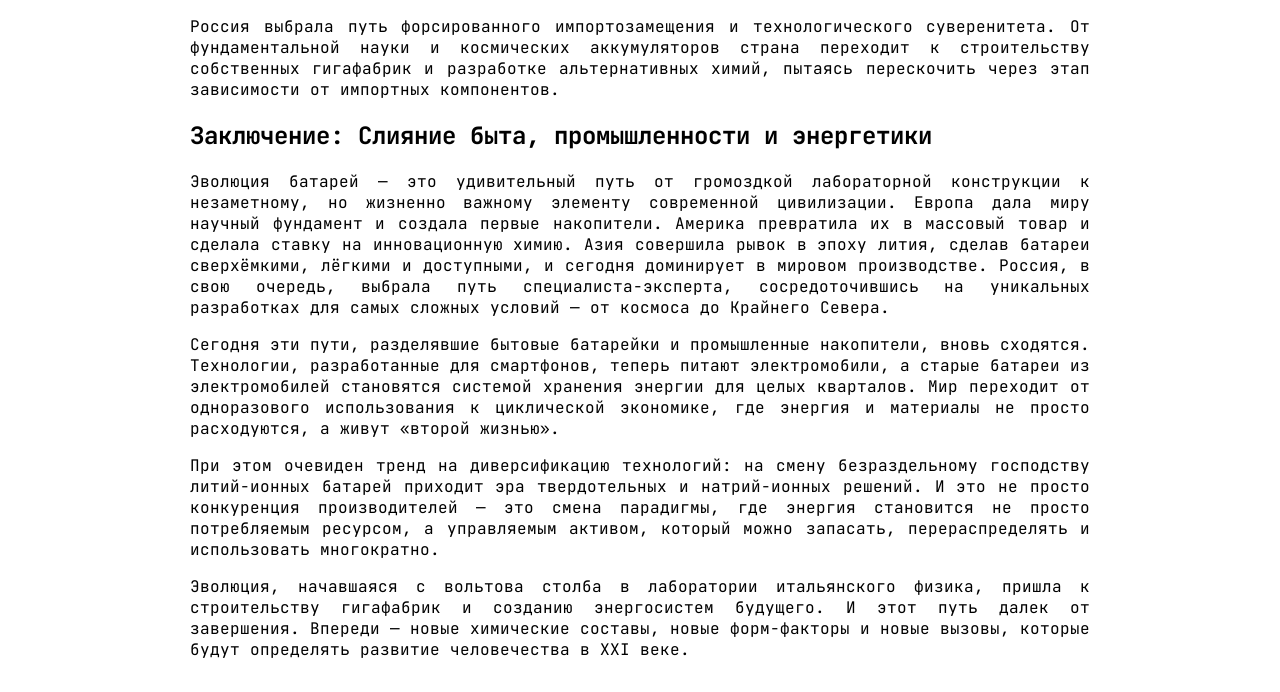
==== commit 3421f311: "Add files via upload" ====
--- a/index.html
+++ b/index.html
@@ -23,19 +23,13 @@
         <nav>
 
             <ul>
-
-                <li><a href="index.html">Home</a></li>
-
-                <li><a href="materials.html">Материалы</a></li>
-
-                <li><a href="duracell.html">Дюрасел. Duracell</a></li>
-
-                <li><a href="catl.html">CATL (CH) </a></li>
-
-                <li><a href="circuitry.html">Схемотехника</a></li>
-
-                <li><a href="about.html">About</a></li>
-
+                <li><a href="#">Введение</a></li>
+                <li><a href="duracell.html">Duracell (USA)</a></li>
+                <li><a href="catl.html">CATL (CH)</a></li>
+                <li><a href="circuitry.html">Принцип</a></li>
+                <li><a href="invertor.html">Инвертор</a></li>
+                <li><a href="acdc.html">AC/DC</a></li>
+          
             </ul>
 
         </nav>
@@ -171,4 +165,4 @@
 </main>
 
 </body>
-</html>
+</html>
--- a/css/style.css
+++ b/css/style.css
@@ -7,13 +7,37 @@
    Базовые настройки
 ============================ */
 body {
-    font-family: 'JetBrains Mono', monospace; /* ← Новый шрифт */
+    font-family: 'JetBrains Mono', monospace;
     max-width: 900px;
     margin: auto;
     padding: 1rem;
-    background: #ffffff; /* ← Белый фон */
-    color: #000000; /* ← Черный текст */
+    background: #ffffff;
+    color: #000000;
     -webkit-font-smoothing: antialiased;
+}
+
+p {
+    text-align: justify;
+    text-justify: inter-word;
+    hyphens: auto;
+    word-spacing: normal;
+    text-align-last: left;
+}
+
+/* ============================
+   Цитаты
+============================ */
+.note {
+    padding: 1em 1.25em;
+    margin: 1.5em 0;
+    border-left: 4px solid #f0ad4e;
+    background: #fff8e6;
+    border-radius: 0 8px 8px 0;
+    color: #5a4200;
+}
+.note::before {
+    content: "⚠️";
+    margin-right: 0.5em;
 }
 
 /* ============================
@@ -24,10 +48,10 @@
 .menu-btn {
     display: none;
     background: none;
-    border: 2px solid #000; /* ← Черная рамка */
+    border: 2px solid #000;
     font-size: 28px;
     cursor: pointer;
-    color: #000; /* ← Черный цвет */
+    color: #000;
     padding: 5px 15px;
     z-index: 1001;
     line-height: 1;
@@ -37,7 +61,7 @@
 }
 
 .menu-btn:hover {
-    background: #f0f0f0; /* ← Серый фон при наведении */
+    background: #f0f0f0;
 }
 
 /* Обертка для корректного отображения */
@@ -49,17 +73,19 @@
     flex-wrap: wrap;
 }
 
-/* Логотип */
+/* Логотип (закомментирован как у вас) */
 .logo {
-    /*font-size: 1.3rem; /* ← Уменьшил с 24px до rem */
-    /*font-weight: 800; /* ← Жирнее */
-    /*text-decoration: none;
-    /*color: #000;  ← Черный */
-    /*flex-shrink: 0;
-    /* background: #f0f0f0;  ← Серый фон */
-   /* padding: 5px 15px;
-    /*border: 1px solid #000;  ← Черная рамка */
-    /*letter-spacing: 2px; /* ← Добавил межбуквенный интервал */
+    /*
+    font-size: 1.3rem;
+    font-weight: 800;
+    text-decoration: none;
+    color: #000;
+    flex-shrink: 0;
+    background: #f0f0f0;
+    padding: 5px 15px;
+    border: 1px solid #000;
+    letter-spacing: 2px;
+    */
 }
 
 /* Навигация */
@@ -80,90 +106,142 @@
 
 nav ul li a {
     text-decoration: none;
-    color: #000; /* ← Черный */
-    font-size: 0.9rem; /* ← Уменьшил с 16px */
-    font-weight: 700; /* ← Добавил жирность */
-    text-transform: uppercase; /* ← Добавил ЗАГЛАВНЫЕ */
-    letter-spacing: 1px; /* ← Добавил интервал */
+    color: #000;
+    font-size: 0.9rem;
+    font-weight: 700;
+    text-transform: uppercase;
+    letter-spacing: 1px;
     padding: 5px 0;
     white-space: nowrap;
-    border-bottom: 2px solid transparent; /* ← Добавил подчеркивание */
+    border-bottom: 2px solid transparent;
     transition: all 0.2s;
 }
 
 nav ul li a:hover {
-    border-bottom-color: #000; /* ← Черное подчеркивание */
-    background: #f0f0f0; /* ← Серый фон */
-}
-
-/* Стили для десктопа */
+    border-bottom-color: #000;
+    background: #f0f0f0;
+}
+
+/* ============================
+   Подменю (submenu)
+============================ */
+
+/* Родительский пункт с подменю */
+.has-submenu {
+    position: relative;
+}
+
+/* Стрелочка-индикатор у пункта с подменю */
+.has-submenu > a::before {
+    content: "▾";
+    margin-right: 6px;
+    font-size: 0.8em;
+    display: inline-block;
+    transition: transform 0.2s;
+}
+
+.has-submenu:hover > a::before {
+    transform: rotate(180deg);
+}
+
+/* Сам выпадающий список (десктоп) */
+.submenu {
+    position: absolute;
+    top: 100%;
+    left: 50%;
+    transform: translateX(-50%);
+    min-width: 200px;
+    background: #ffffff;
+    border: 2px solid #000;
+    list-style: none;
+    padding: 6px 0;
+    margin: 8px 0 0;
+    display: none;
+    flex-direction: column;
+    gap: 0;
+    z-index: 999;
+    box-shadow: 6px 6px 0 rgba(0,0,0,0.08);
+}
+
+/* Показ подменю при наведении на десктопе */
 @media (min-width: 768px) {
+    .has-submenu:hover .submenu {
+        display: flex;
+    }
+
     nav {
         display: flex !important;
     }
-    
+
     #b {
         display: none;
     }
 }
 
-/* Контейнер для искр - поверх всего */
-#spark-container {
-    position: fixed;
-    top: 0;
-    left: 0;
-    width: 100%;
-    height: 100%;
-    pointer-events: none; /* Пропускает клики */
-    z-index: 9999;
-}
-
-#spark-container canvas {
+/* Ссылки внутри подменю — сбрасываем апперкейс и подчёркивание */
+.submenu li a {
     display: block;
-    width: 100%;
-    height: 100%;
-}
-
-/* Стили для мобилки */
+    padding: 10px 16px;
+    font-size: 0.85rem;
+    text-transform: none;
+    letter-spacing: 0;
+    border-bottom: none;
+    text-align: left;
+    white-space: nowrap;
+}
+
+.submenu li a:hover {
+    background: #f0f0f0;
+    border-bottom-color: transparent;
+}
+
+/* Убираем псевдоэлемент-подчёркивание у ссылок подменю */
+.submenu li a::after {
+    display: none;
+}
+
+/* ============================
+   Стили для мобилки
+============================ */
 @media (max-width: 767px) {
     .menu-btn {
         display: block;
     }
-    
+
     nav {
         display: none !important;
         position: absolute;
         top: 70px;
         left: 0;
         right: 0;
-        background: #ffffff; /* ← Белый фон */
+        background: #ffffff;
         padding: 20px;
-        border: 2px solid #000; /* ← Черная рамка */
+        border: 2px solid #000;
         z-index: 1000;
         flex: none;
         justify-content: flex-start;
         box-shadow: 8px 8px 0 rgba(0,0,0,0.05);
     }
-    
+
     nav.open {
         display: block !important;
     }
-    
+
     nav ul {
         flex-direction: column;
         gap: 5px;
         align-items: stretch;
     }
-    
+
     nav ul li {
         text-align: center;
-        border-bottom: 1px solid #eee; /* ← Серая линия между пунктами */
-    }
-    
+        border-bottom: 1px solid #eee;
+    }
+
     nav ul li:last-child {
         border-bottom: none;
     }
-    
+
     nav ul li a {
         display: block;
         padding: 12px;
@@ -173,21 +251,55 @@
         letter-spacing: 1px;
         border-bottom: none;
     }
-    
+
     nav ul li a:hover {
         background: #f0f0f0;
         border-bottom-color: transparent;
     }
-    
+
     nav ul li a::after {
         display: none;
     }
+
+    /* --- Подменю на мобильных --- */
+    .submenu {
+        position: static;
+        transform: none;
+        left: auto;
+        top: auto;
+        min-width: 0;
+        width: 100%;
+        border: none;
+        border-top: 1px dashed #ccc;
+        box-shadow: none;
+        padding: 0;
+        margin: 0;
+        display: none;
+        background: #fafafa;
+    }
+
+    .has-submenu.open .submenu {
+        display: block;
+    }
+
+    .submenu li a {
+        padding: 10px 12px;
+        font-size: 0.9rem;
+        text-align: center;
+    }
+
+    .has-submenu > a::before {
+        content: "▾";
+    }
+
+    .has-submenu.open > a::before {
+        transform: rotate(180deg);
+    }
 }
 
 /* ============================
    Smooth animations
 ============================ */
-
 section,
 article,
 .hero,
@@ -209,10 +321,9 @@
 /* ============================
    Header animation
 ============================ */
-
 header {
     transition: .3s;
-    border-bottom: 1px solid #000; /* ← Добавил черную линию */
+    border-bottom: 1px solid #000;
     padding: 10px 0;
     margin-bottom: 10px;
 }
@@ -227,13 +338,11 @@
 /* ============================
    Navigation underline (для десктопа)
 ============================ */
-
-/* Этот блок оставляем только для десктопа */
 @media (min-width: 768px) {
     nav a {
         position: relative;
     }
-    
+
     nav a::after {
         content: "";
         position: absolute;
@@ -241,10 +350,10 @@
         bottom: -6px;
         width: 0;
         height: 2px;
-        background: #000; /* ← Черный (было var(--primary)) */
+        background: #000;
         transition: .3s;
     }
-    
+
     nav a:hover::after {
         width: 100%;
     }
@@ -253,22 +362,21 @@
 /* ============================
    Images
 ============================ */
-
 img {
-    transition: .35s;
+    display: block;
+    margin: 0 auto;
     max-width: 100%;
     height: auto;
-    /* Запрет выделения */
+    transition: .35s;
+
     user-select: none;
     -webkit-user-select: none;
     -moz-user-select: none;
     -ms-user-select: none;
-    
-    /* Запрет перетаскивания мышкой */
+
     -webkit-user-drag: none;
     user-drag: none;
-    
-    /* Отключение контекстного меню (клик правой кнопкой) */
+
     pointer-events: none;
 }
 
@@ -279,29 +387,27 @@
 /* ============================
    Selection
 ============================ */
-
 ::selection {
-    background: #0055ff; /* ← Синий (было #2c7a52) */
+    background: #0055ff;
     color: white;
 }
 
 /* ============================
    Scrollbar
 ============================ */
-
 ::-webkit-scrollbar {
     width: 10px;
 }
 
 ::-webkit-scrollbar-track {
-    background: #f0f0f0; /* ← Светло-серый (было #edf2f7) */
+    background: #f0f0f0;
 }
 
 ::-webkit-scrollbar-thumb {
-    background: #000; /* ← Черный (было #2c7a52) */
+    background: #000;
     border-radius: 20px;
 }
 
 ::-webkit-scrollbar-thumb:hover {
-    background: #333; /* ← Темно-серый (было #1f5d3f) */
+    background: #333;
 }
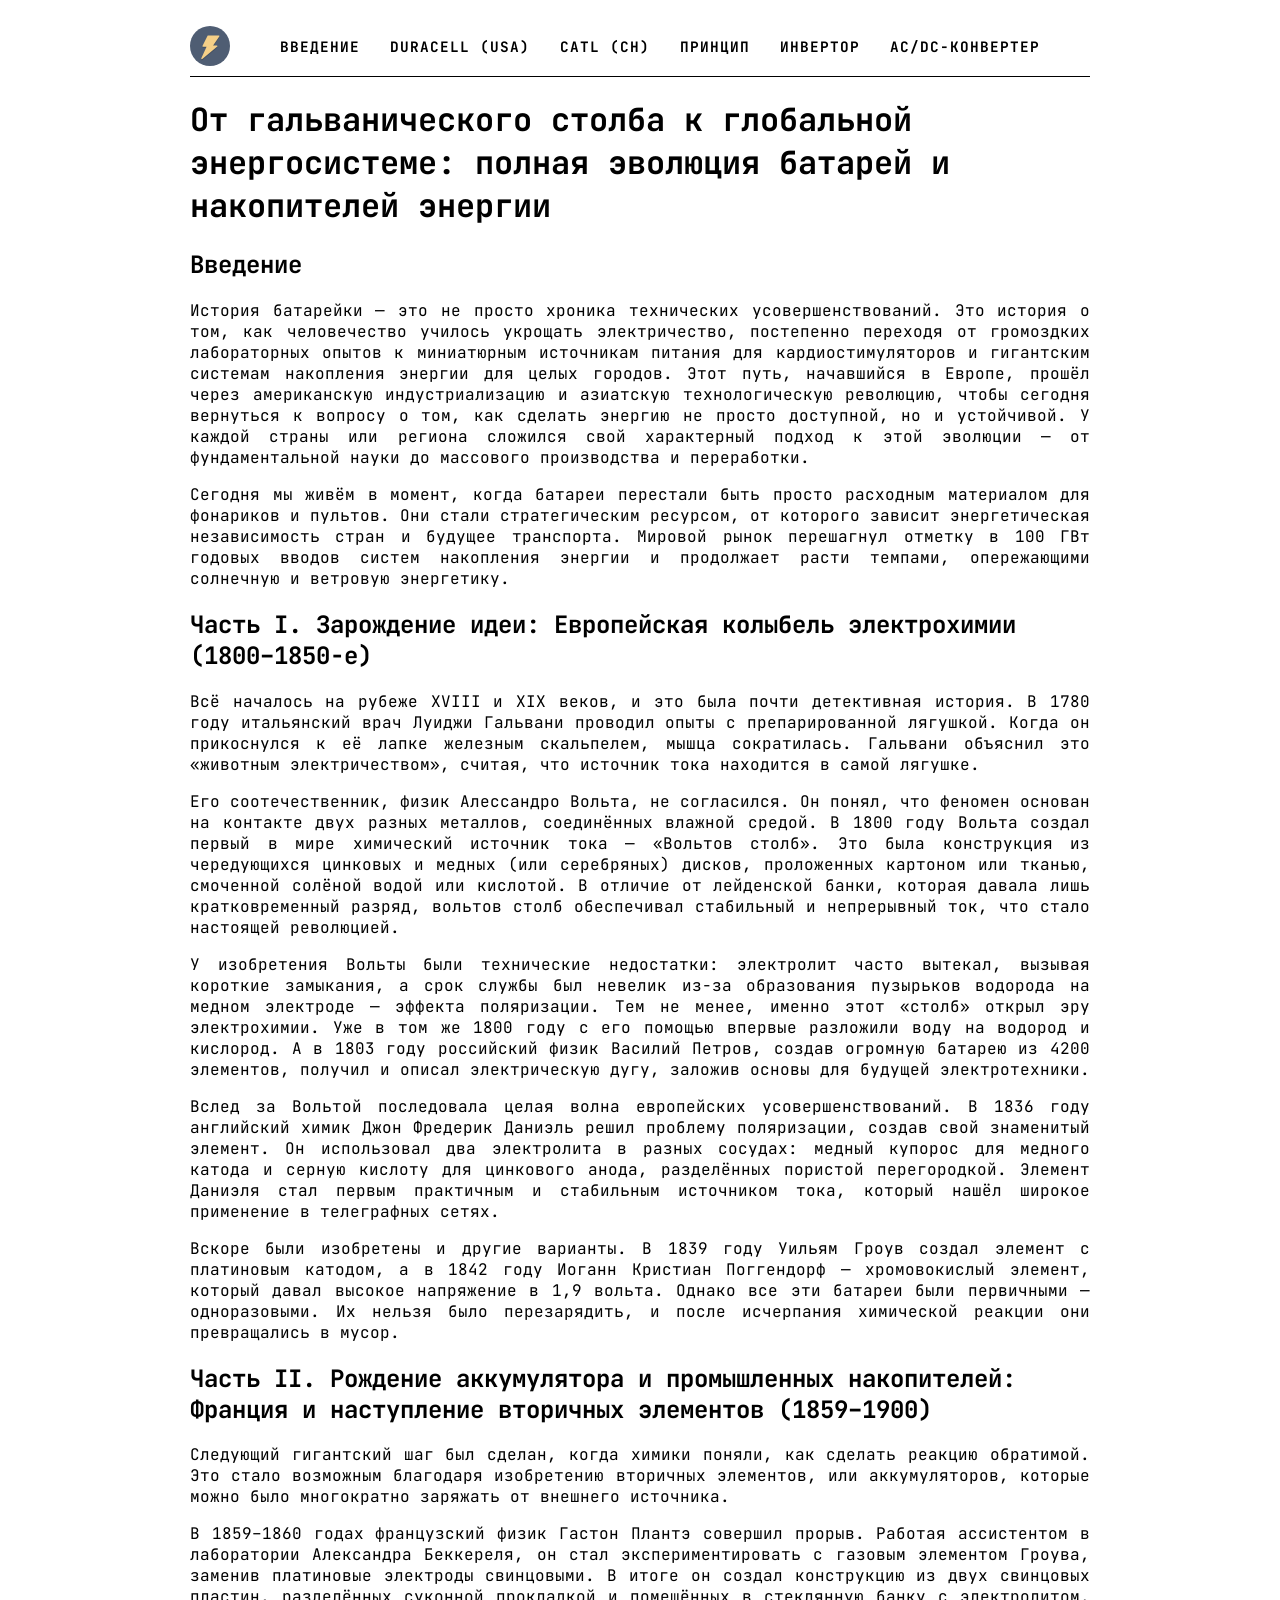
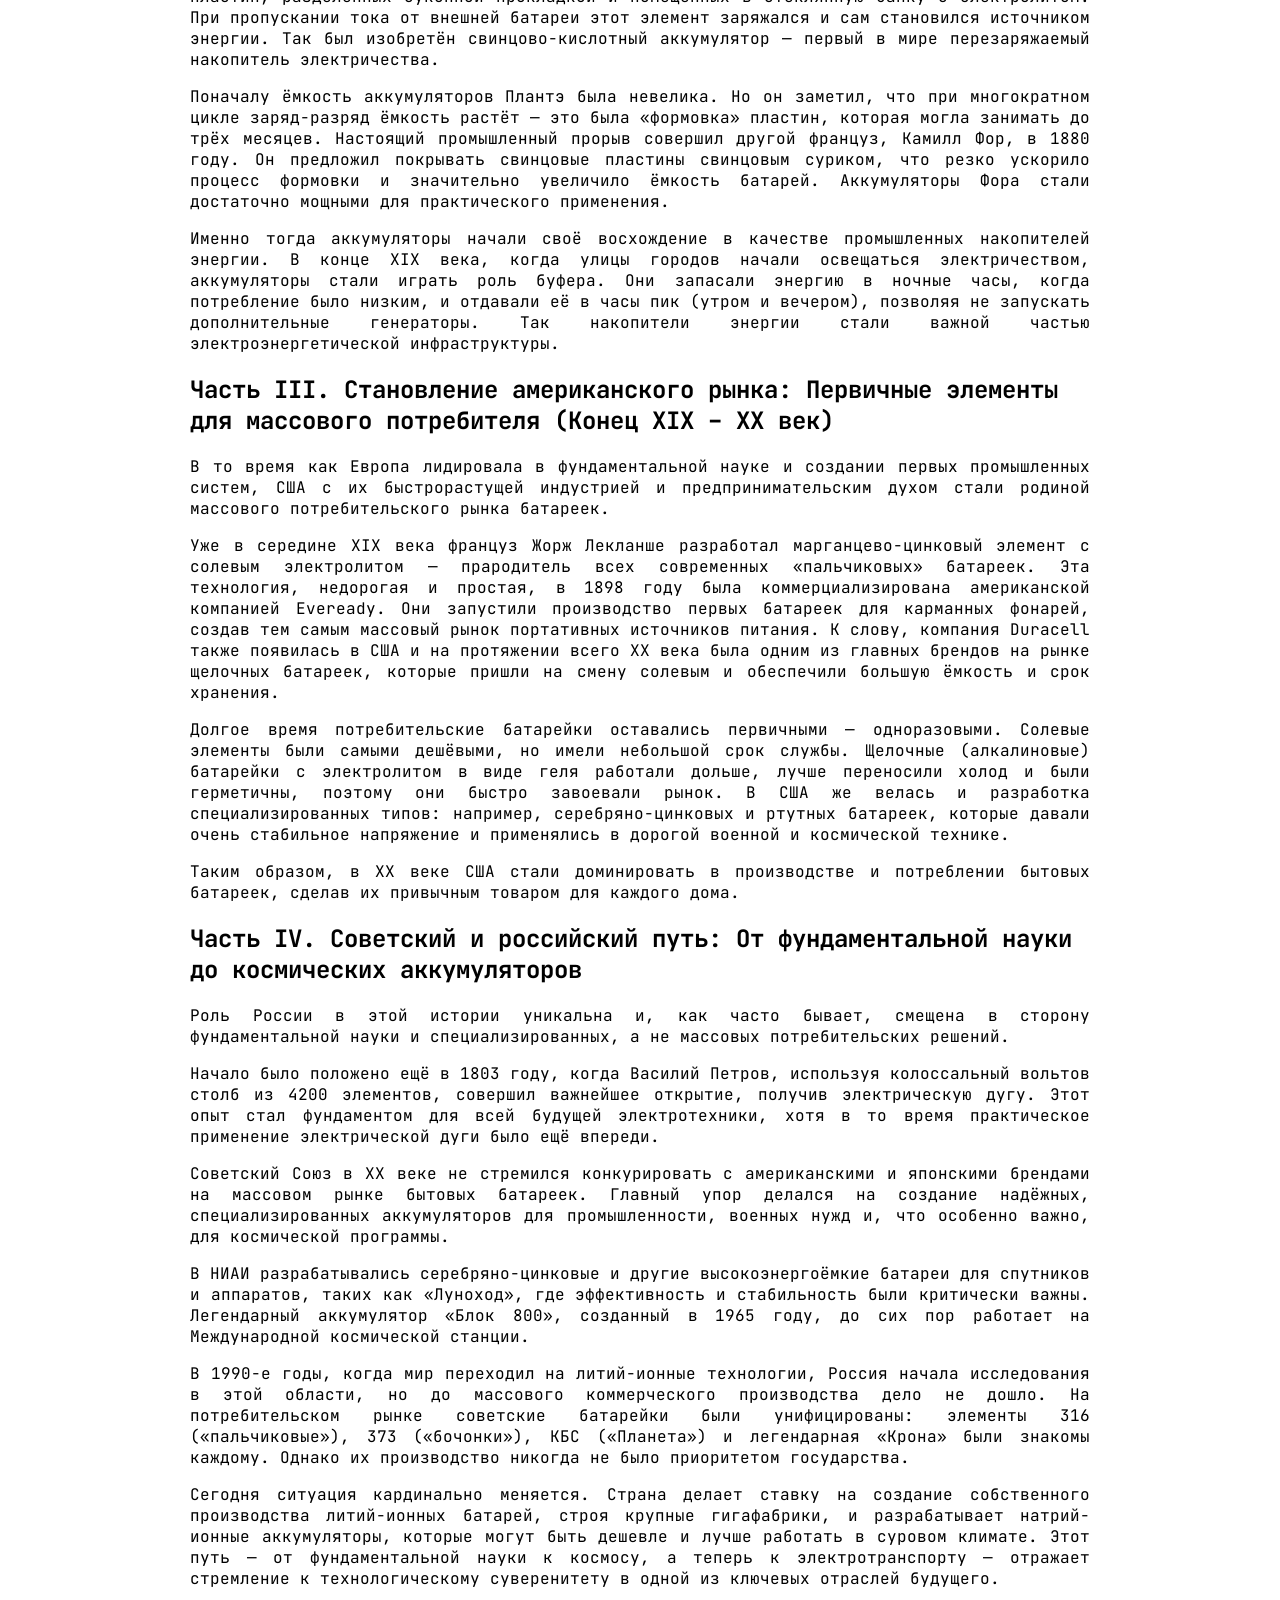
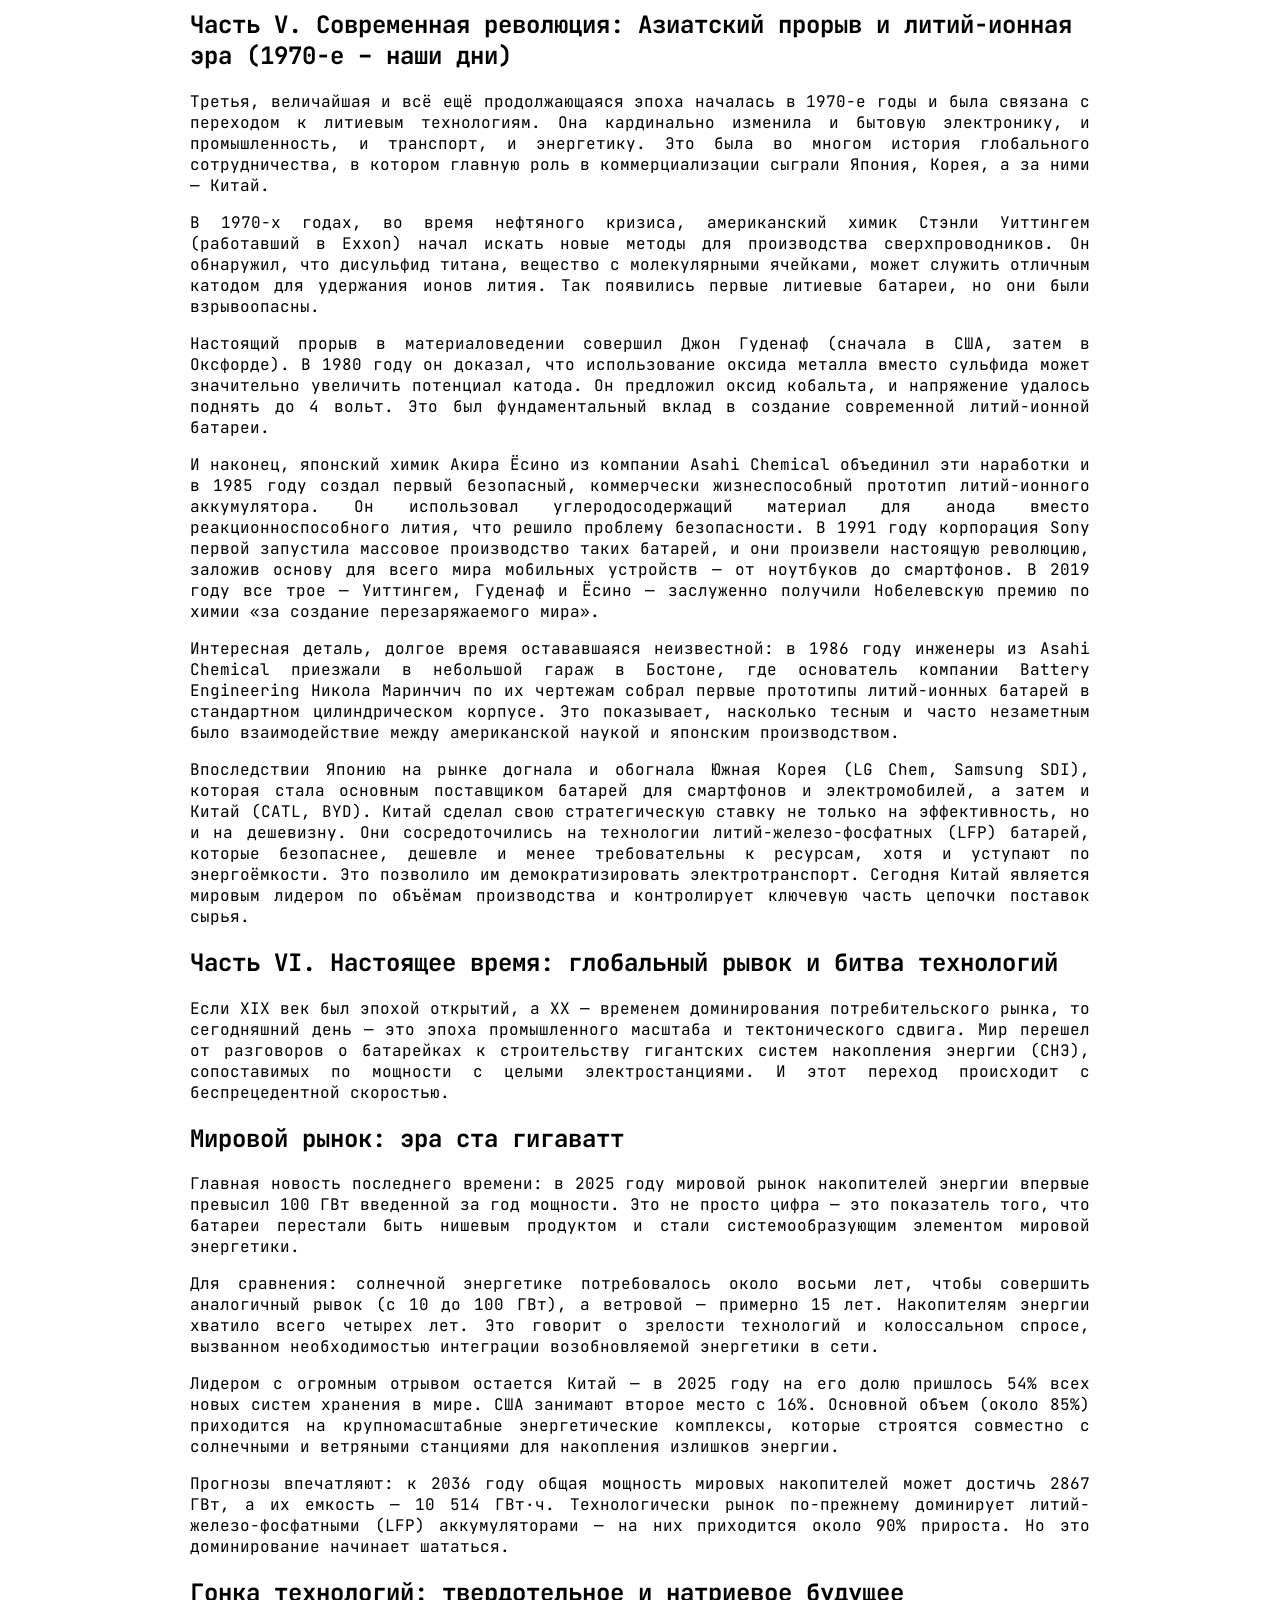
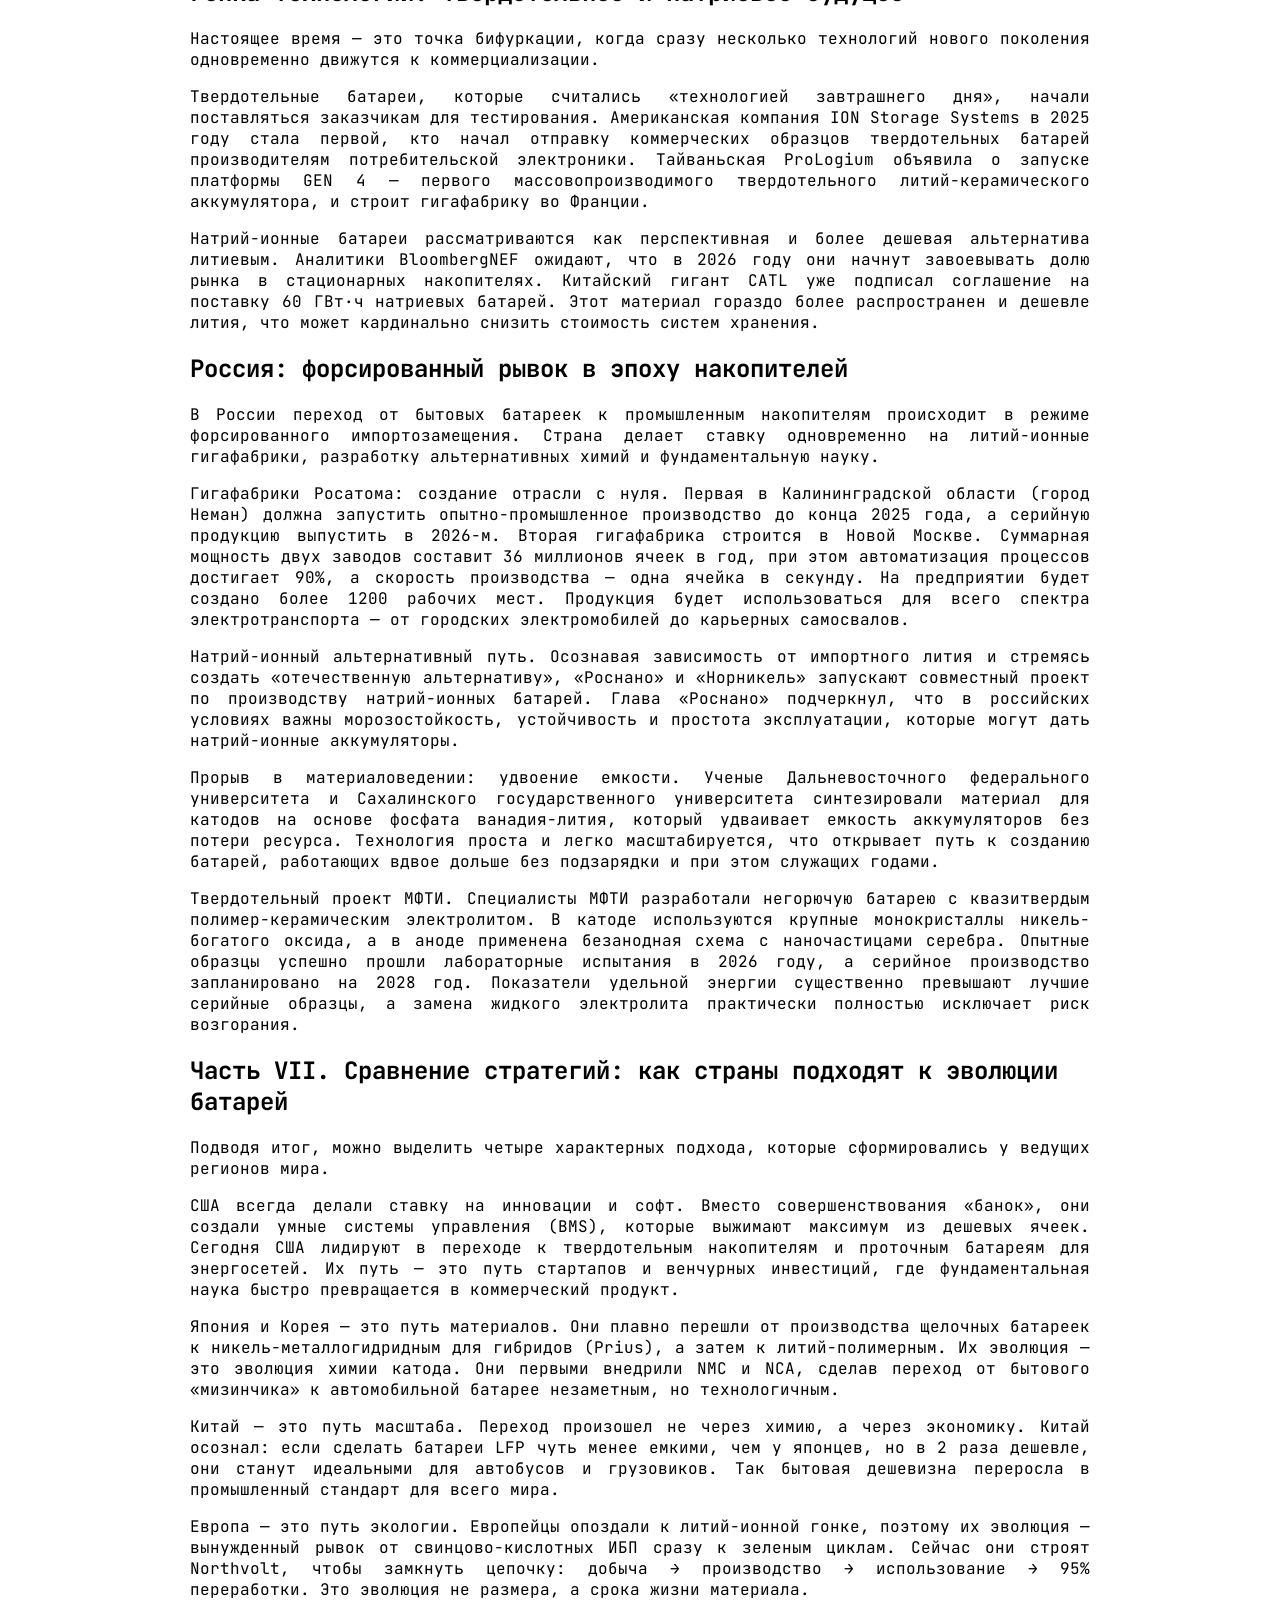
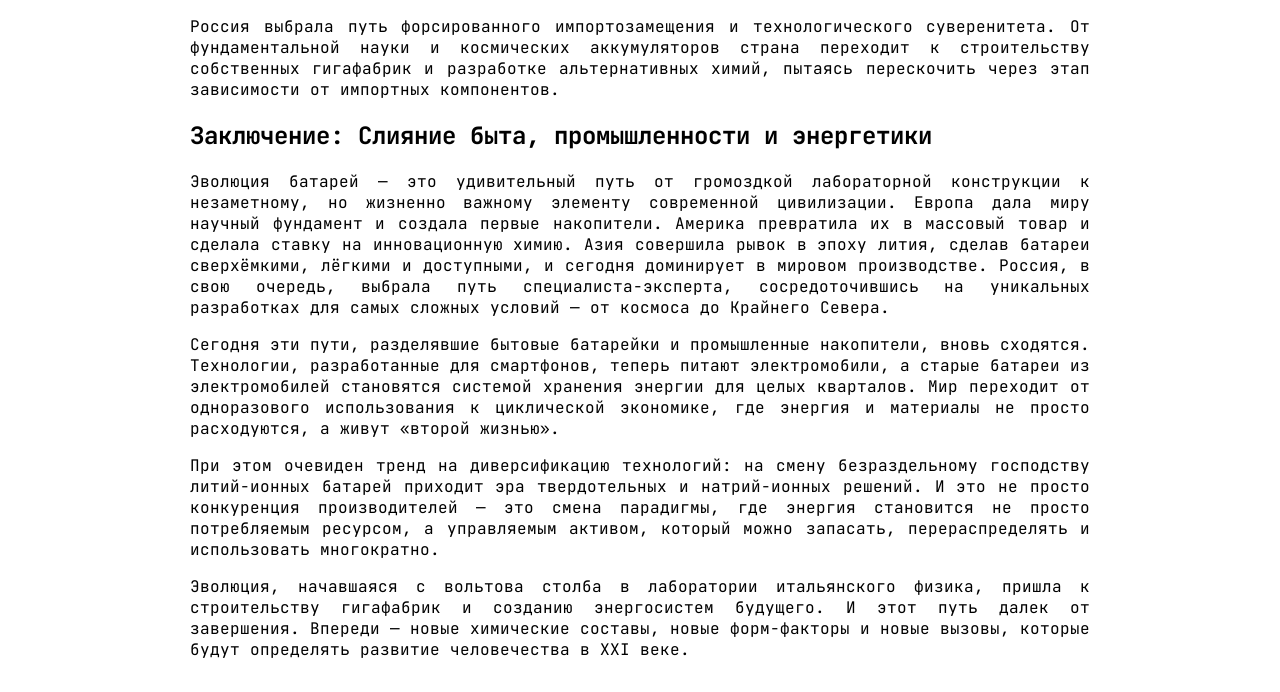
==== commit 030c07f3: "Update index.html" ====
--- a/index.html
+++ b/index.html
@@ -28,7 +28,7 @@
                 <li><a href="catl.html">CATL (CH)</a></li>
                 <li><a href="circuitry.html">Принцип</a></li>
                 <li><a href="invertor.html">Инвертор</a></li>
-                <li><a href="acdc.html">AC/DC</a></li>
+                <li><a href="acdc.html">AC/DC-конвертер</a></li>
           
             </ul>
 
@@ -165,4 +165,4 @@
 </main>
 
 </body>
-</html>+</html>
--- a/css/style.css
+++ b/css/style.css
@@ -44,7 +44,7 @@
    Мобильное меню
 ============================ */
 
-/* Стили для кнопки-бургера */
+/* Кнопка-бургер */
 .menu-btn {
     display: none;
     background: none;
@@ -64,7 +64,7 @@
     background: #f0f0f0;
 }
 
-/* Обертка для корректного отображения */
+/* Обертка хедера */
 .header-inner {
     display: flex;
     justify-content: space-between;
@@ -73,22 +73,14 @@
     flex-wrap: wrap;
 }
 
-/* Логотип (закомментирован как у вас) */
+/* Логотип */
 .logo {
-    /*
-    font-size: 1.3rem;
-    font-weight: 800;
-    text-decoration: none;
-    color: #000;
-    flex-shrink: 0;
-    background: #f0f0f0;
-    padding: 5px 15px;
-    border: 1px solid #000;
-    letter-spacing: 2px;
-    */
-}
-
-/* Навигация */
+    /* при необходимости раскомментируйте */
+}
+
+/* ============================
+   Навигация (общая)
+============================ */
 nav {
     flex: 1;
     display: flex;
@@ -123,85 +115,7 @@
 }
 
 /* ============================
-   Подменю (submenu)
-============================ */
-
-/* Родительский пункт с подменю */
-.has-submenu {
-    position: relative;
-}
-
-/* Стрелочка-индикатор у пункта с подменю */
-.has-submenu > a::before {
-    content: "▾";
-    margin-right: 6px;
-    font-size: 0.8em;
-    display: inline-block;
-    transition: transform 0.2s;
-}
-
-.has-submenu:hover > a::before {
-    transform: rotate(180deg);
-}
-
-/* Сам выпадающий список (десктоп) */
-.submenu {
-    position: absolute;
-    top: 100%;
-    left: 50%;
-    transform: translateX(-50%);
-    min-width: 200px;
-    background: #ffffff;
-    border: 2px solid #000;
-    list-style: none;
-    padding: 6px 0;
-    margin: 8px 0 0;
-    display: none;
-    flex-direction: column;
-    gap: 0;
-    z-index: 999;
-    box-shadow: 6px 6px 0 rgba(0,0,0,0.08);
-}
-
-/* Показ подменю при наведении на десктопе */
-@media (min-width: 768px) {
-    .has-submenu:hover .submenu {
-        display: flex;
-    }
-
-    nav {
-        display: flex !important;
-    }
-
-    #b {
-        display: none;
-    }
-}
-
-/* Ссылки внутри подменю — сбрасываем апперкейс и подчёркивание */
-.submenu li a {
-    display: block;
-    padding: 10px 16px;
-    font-size: 0.85rem;
-    text-transform: none;
-    letter-spacing: 0;
-    border-bottom: none;
-    text-align: left;
-    white-space: nowrap;
-}
-
-.submenu li a:hover {
-    background: #f0f0f0;
-    border-bottom-color: transparent;
-}
-
-/* Убираем псевдоэлемент-подчёркивание у ссылок подменю */
-.submenu li a::after {
-    display: none;
-}
-
-/* ============================
-   Стили для мобилки
+   Мобильные стили
 ============================ */
 @media (max-width: 767px) {
     .menu-btn {
@@ -220,7 +134,7 @@
         z-index: 1000;
         flex: none;
         justify-content: flex-start;
-        box-shadow: 8px 8px 0 rgba(0,0,0,0.05);
+        box-shadow: 8px 8px 0 rgba(0, 0, 0, 0.05);
     }
 
     nav.open {
@@ -258,6 +172,11 @@
     }
 
     nav ul li a::after {
+        display: none;
+    }
+
+    /* Отключаем «мост» на мобильных — он там не нужен */
+    .has-submenu::after {
         display: none;
     }
 
@@ -298,7 +217,7 @@
 }
 
 /* ============================
-   Smooth animations
+   Плавные анимации
 ============================ */
 section,
 article,
@@ -330,33 +249,9 @@
 
 header.scrolled {
     height: 60px;
-    background: rgba(255,255,255,.96);
+    background: rgba(255, 255, 255, .96);
     backdrop-filter: blur(12px);
-    box-shadow: 0 8px 30px rgba(0,0,0,.08);
-}
-
-/* ============================
-   Navigation underline (для десктопа)
-============================ */
-@media (min-width: 768px) {
-    nav a {
-        position: relative;
-    }
-
-    nav a::after {
-        content: "";
-        position: absolute;
-        left: 0;
-        bottom: -6px;
-        width: 0;
-        height: 2px;
-        background: #000;
-        transition: .3s;
-    }
-
-    nav a:hover::after {
-        width: 100%;
-    }
+    box-shadow: 0 8px 30px rgba(0, 0, 0, .08);
 }
 
 /* ============================
@@ -410,4 +305,6 @@
 
 ::-webkit-scrollbar-thumb:hover {
     background: #333;
-}+}
+
+
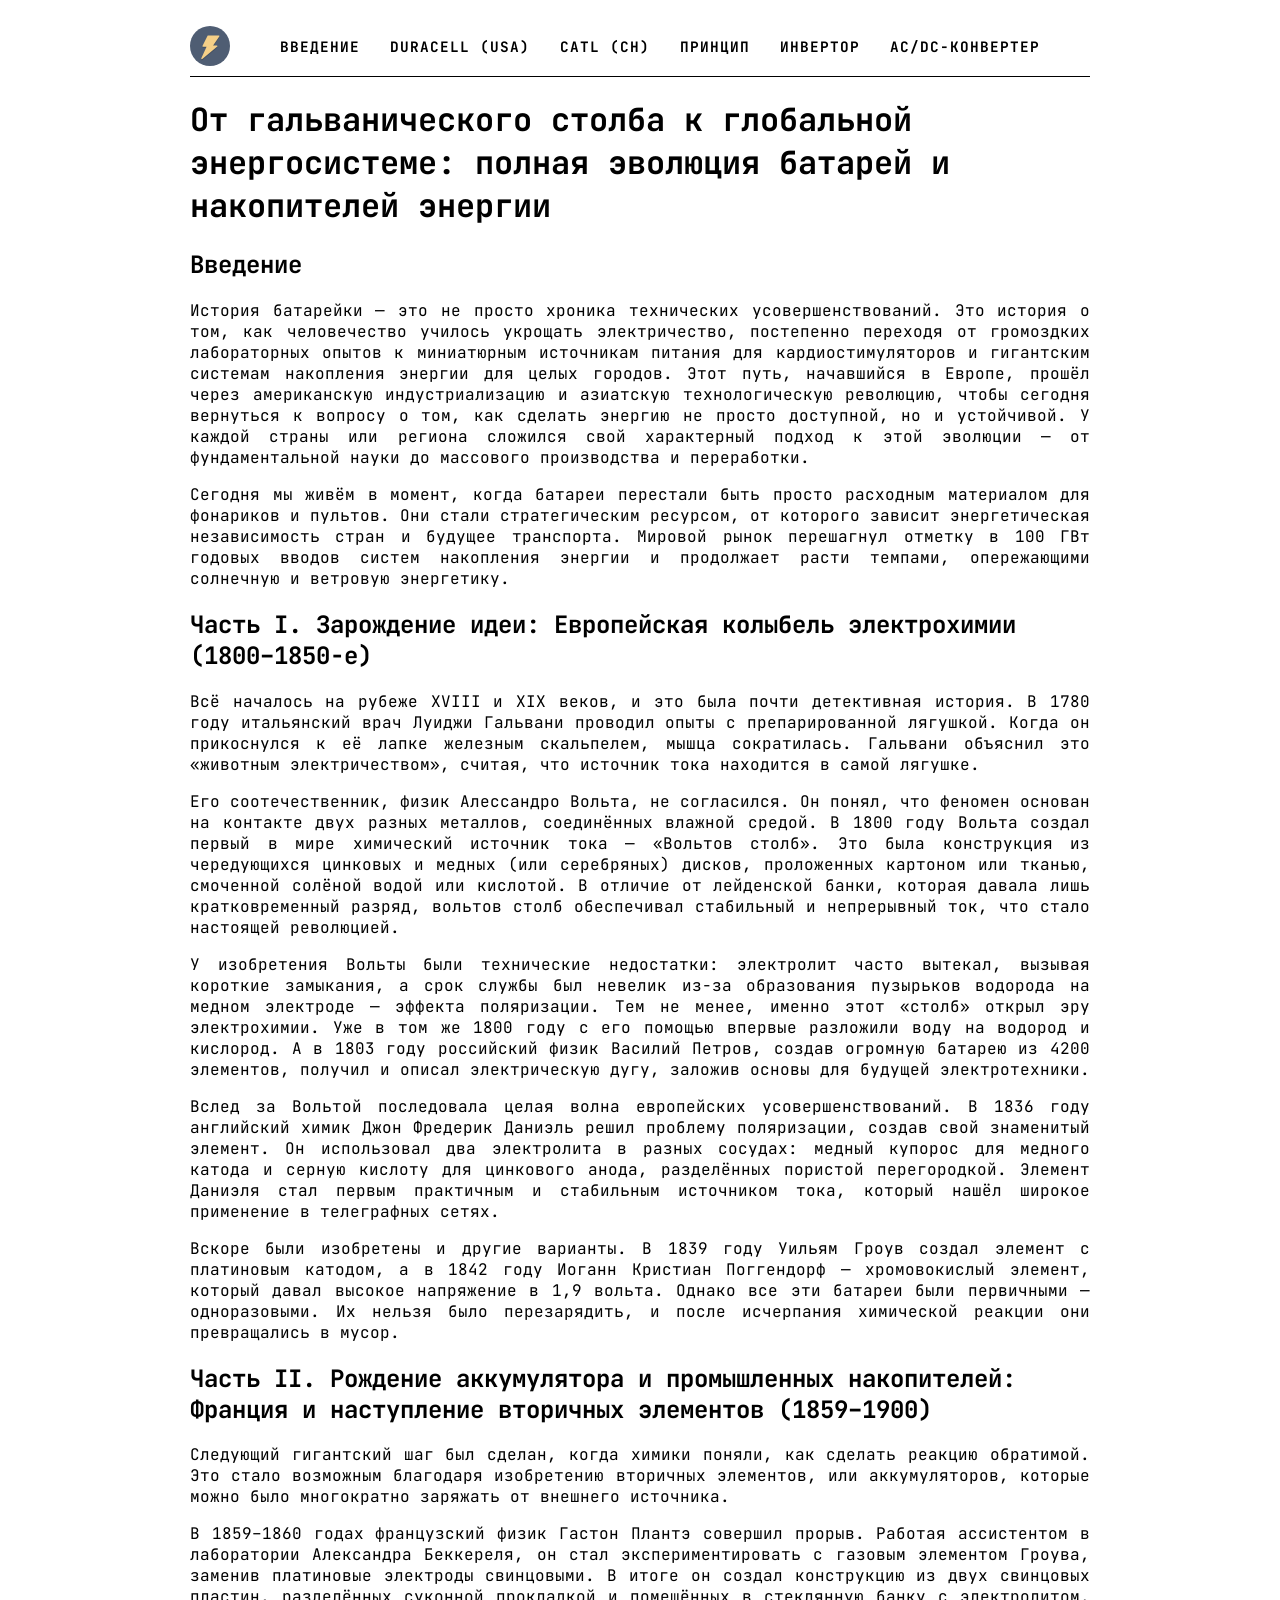
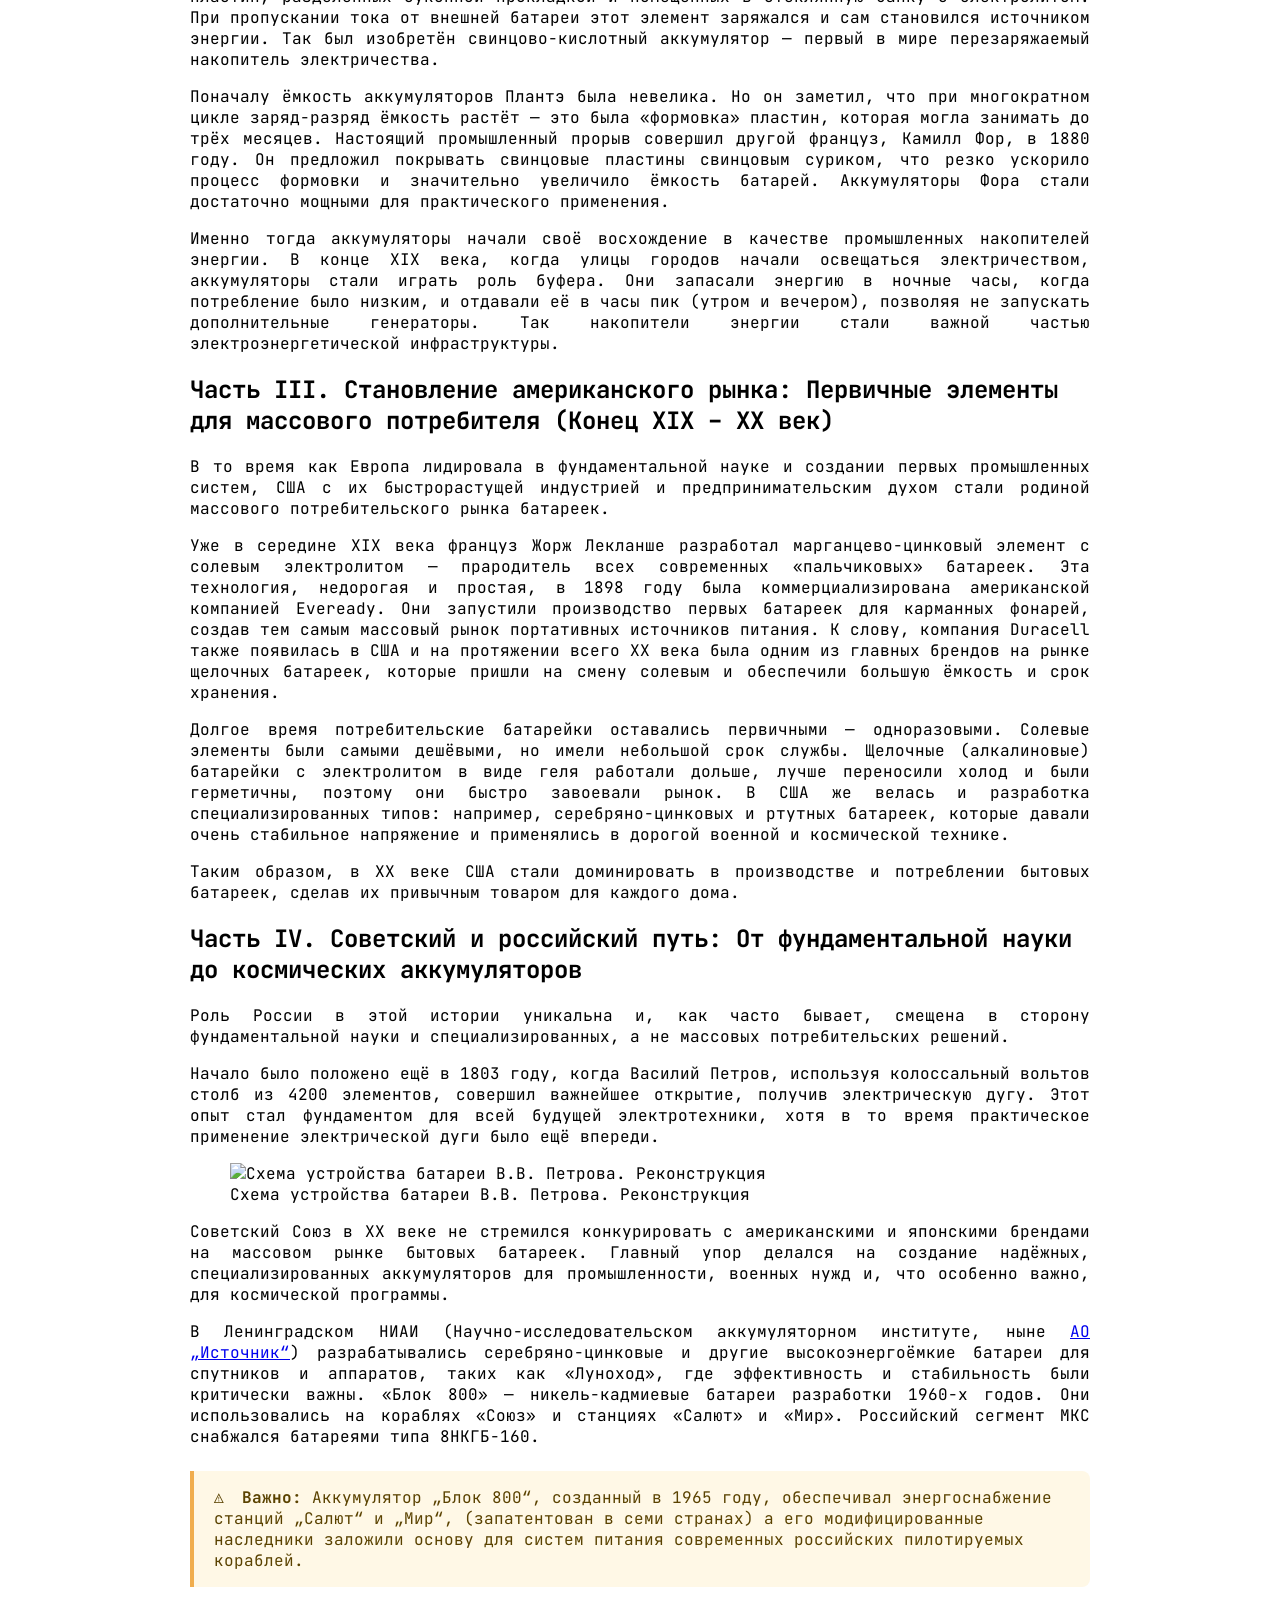
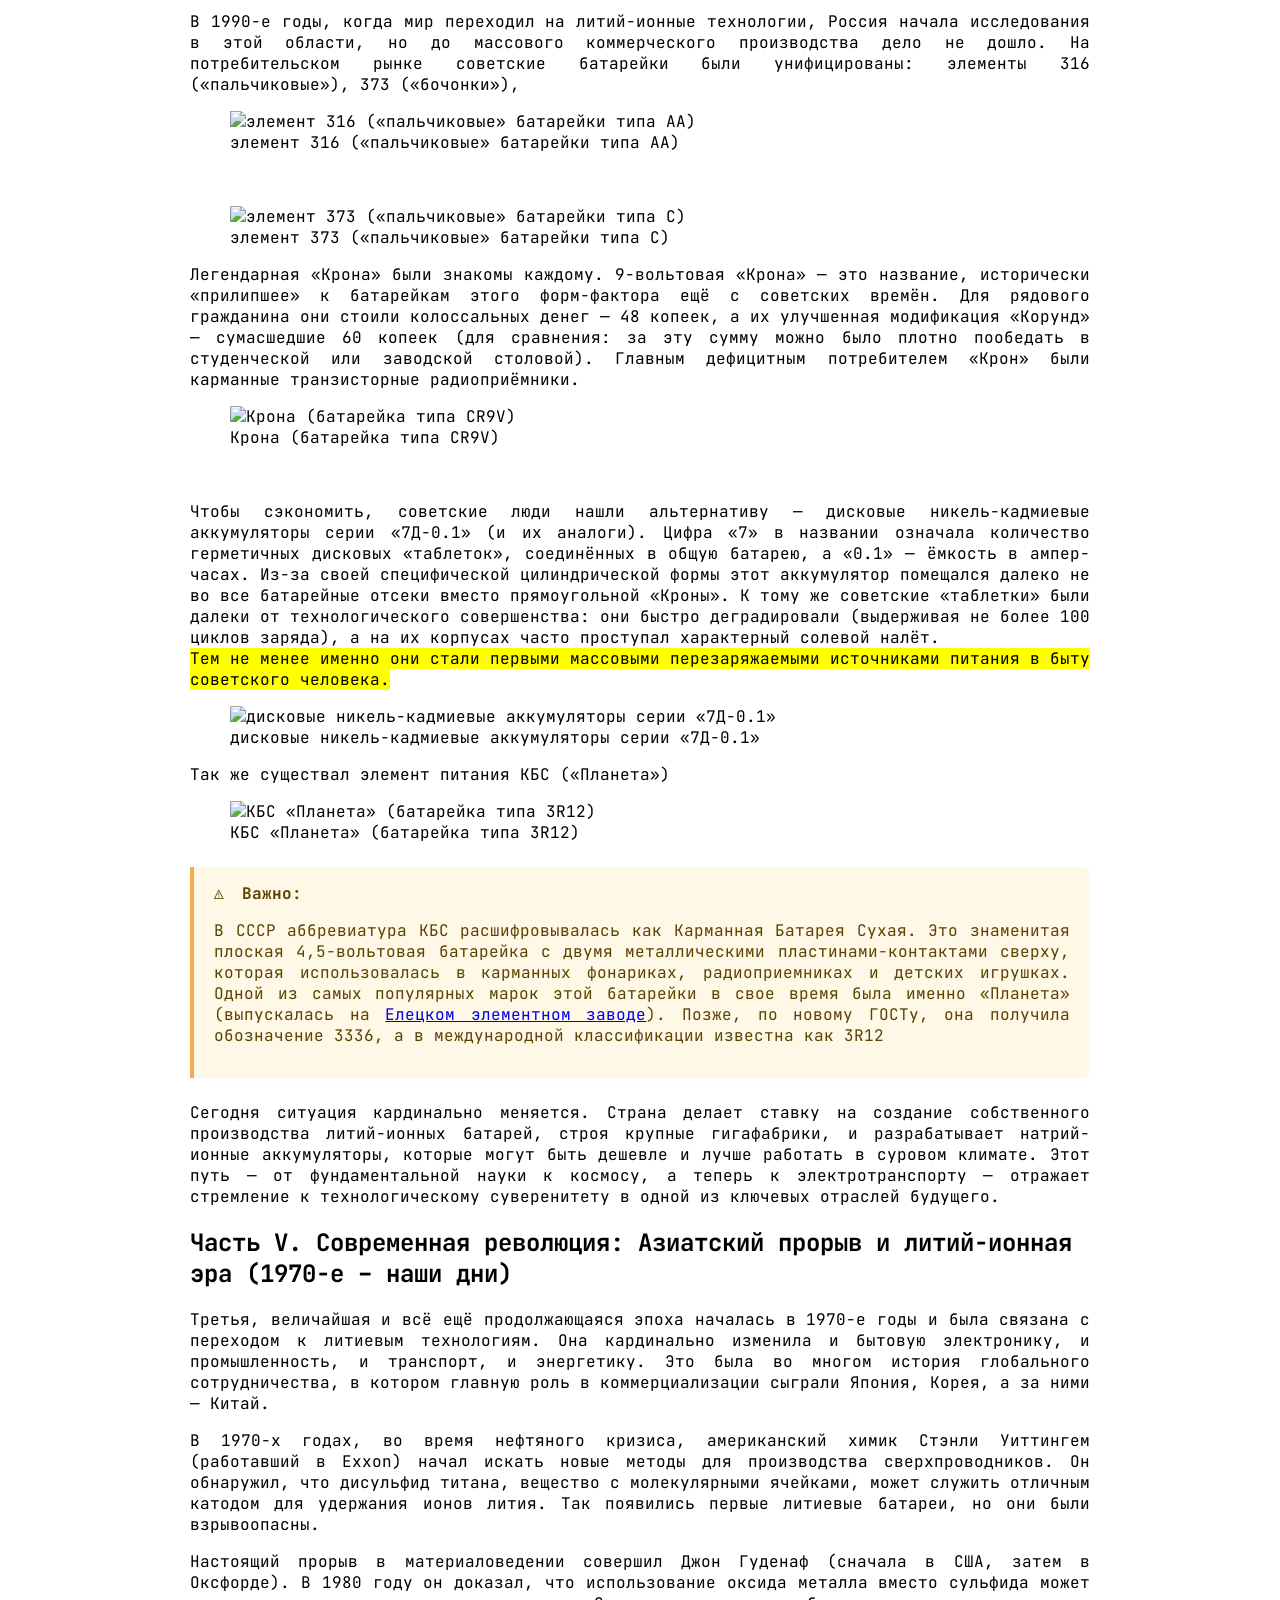
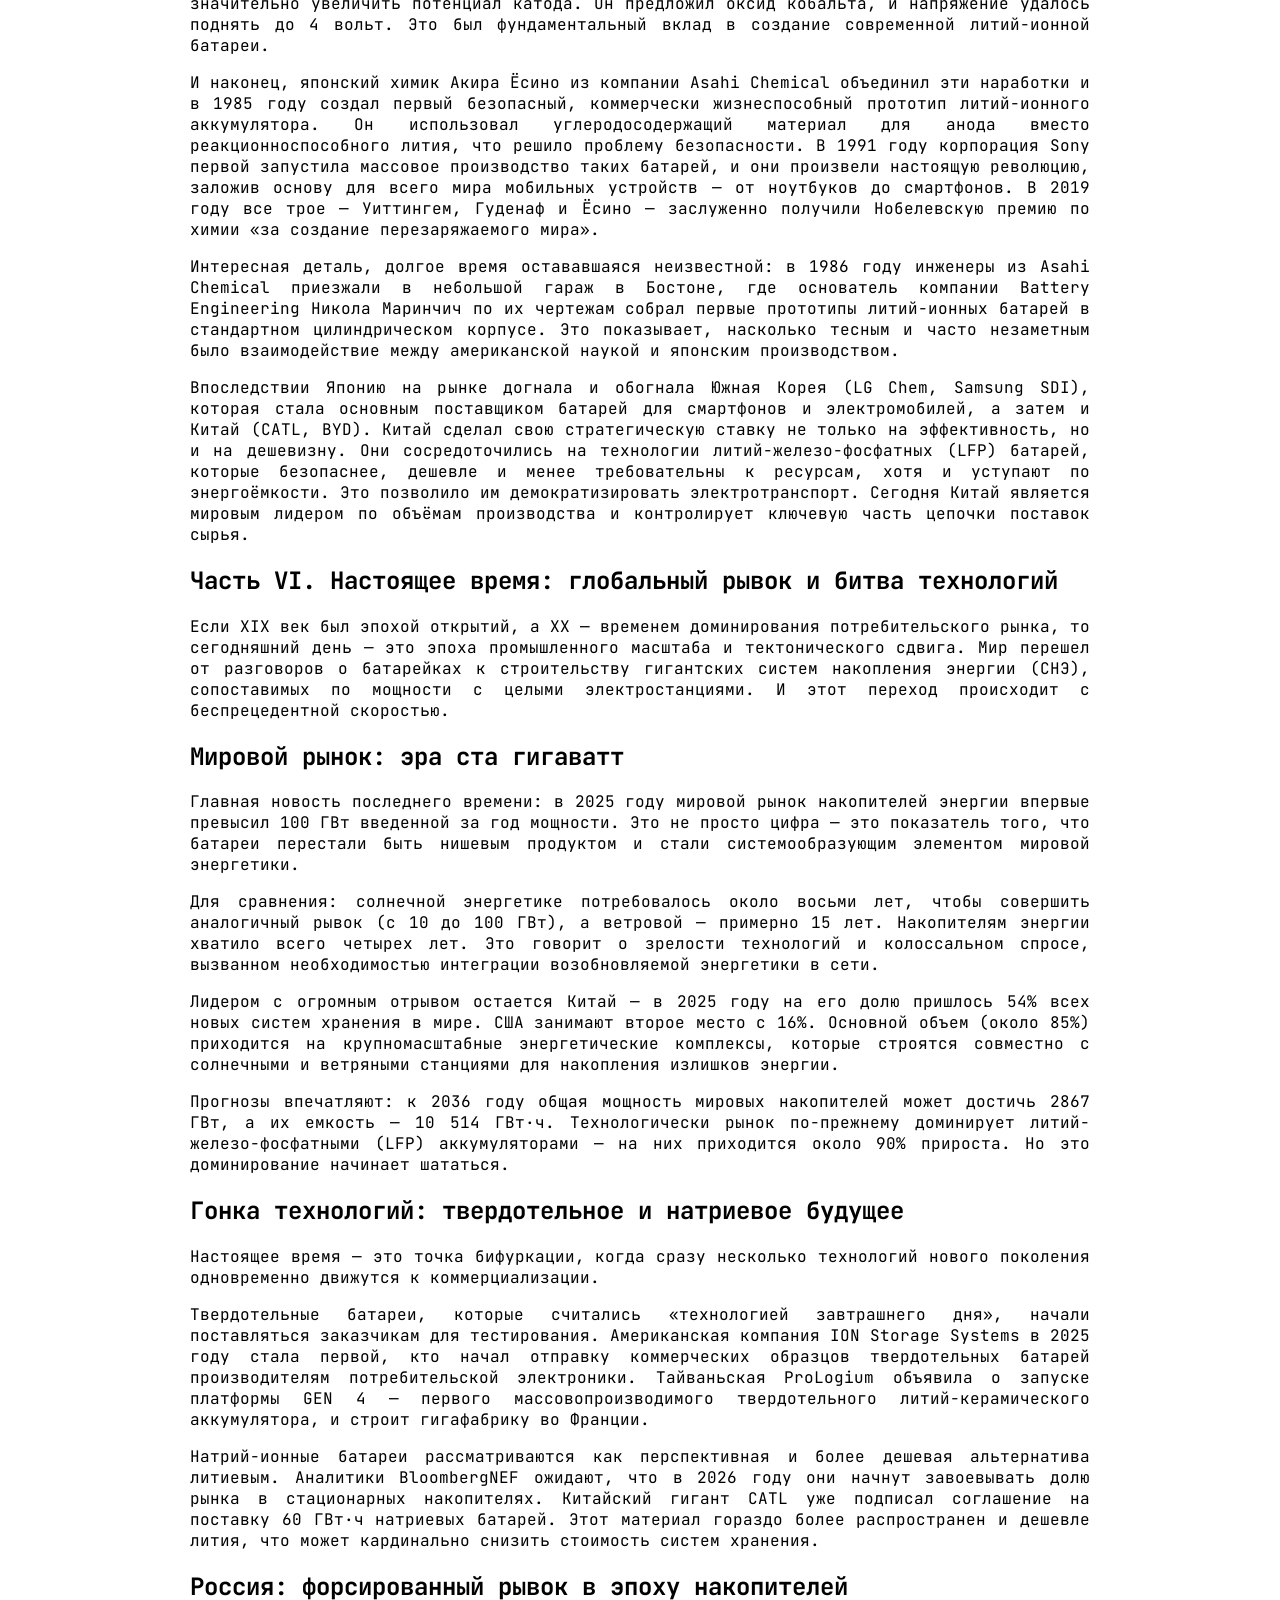
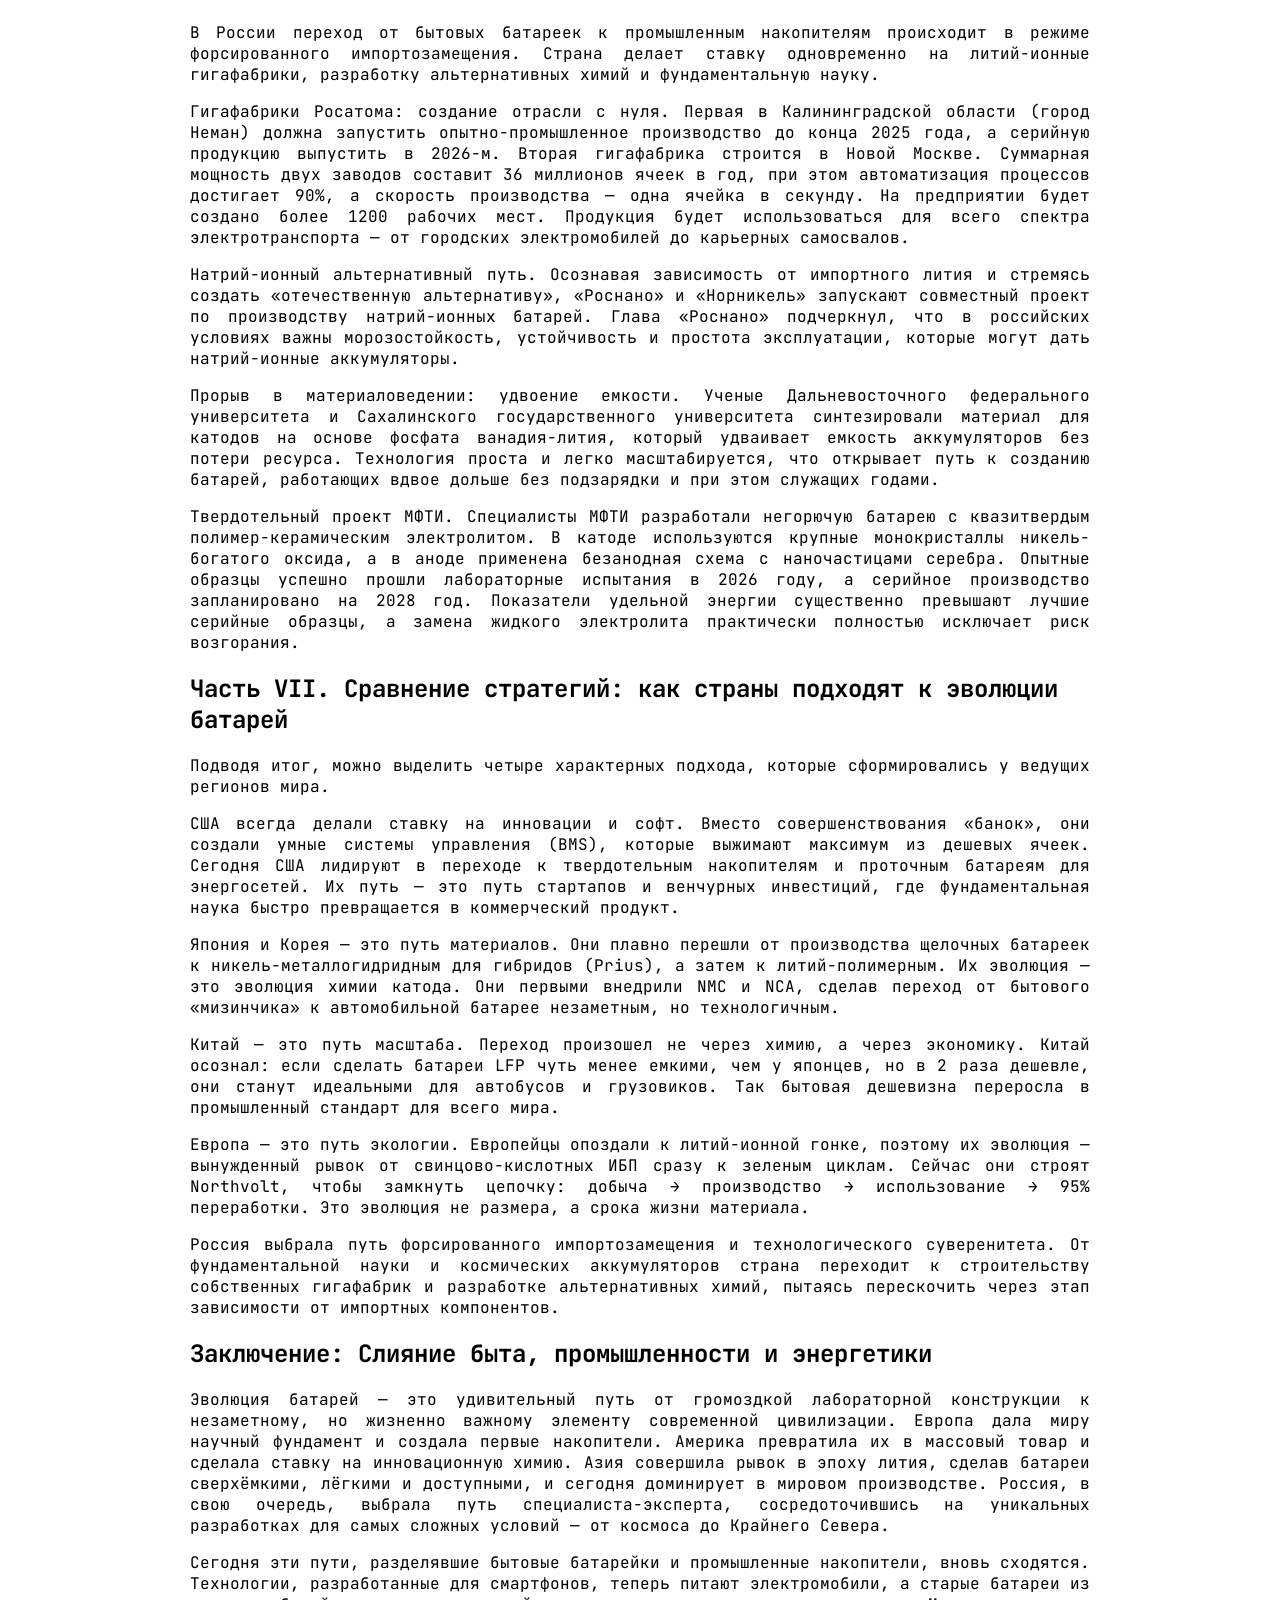
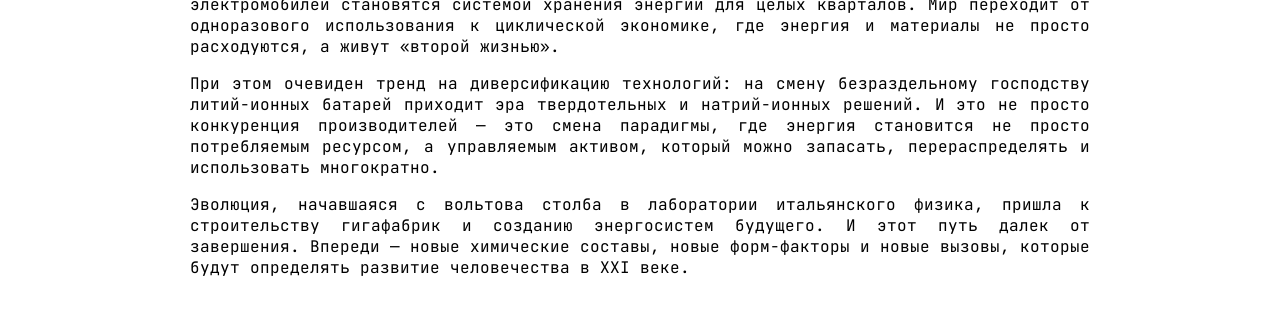
==== commit b5d5ec86: "Add files via upload" ====
--- a/index.html
+++ b/index.html
@@ -83,12 +83,55 @@
 <p>Роль России в этой истории уникальна и, как часто бывает, смещена в сторону фундаментальной науки и специализированных, а не массовых потребительских решений.</p>
 
 <p>Начало было положено ещё в 1803 году, когда Василий Петров, используя колоссальный вольтов столб из 4200 элементов, совершил важнейшее открытие, получив электрическую дугу. Этот опыт стал фундаментом для всей будущей электротехники, хотя в то время практическое применение электрической дуги было ещё впереди.</p>
-
+<figure>
+<img src="img/voltstolb.jpg" alt="Схема устройства батареи В.В. Петрова. Реконструкция">
+ <figcaption>Схема устройства батареи В.В. Петрова. Реконструкция </figcaption>
+</figure>
 <p>Советский Союз в XX веке не стремился конкурировать с американскими и японскими брендами на массовом рынке бытовых батареек. Главный упор делался на создание надёжных, специализированных аккумуляторов для промышленности, военных нужд и, что особенно важно, для космической программы.</p>
 
-<p>В НИАИ разрабатывались серебряно-цинковые и другие высокоэнергоёмкие батареи для спутников и аппаратов, таких как «Луноход», где эффективность и стабильность были критически важны. Легендарный аккумулятор «Блок 800», созданный в 1965 году, до сих пор работает на Международной космической станции.</p>
-
-<p>В 1990-е годы, когда мир переходил на литий-ионные технологии, Россия начала исследования в этой области, но до массового коммерческого производства дело не дошло. На потребительском рынке советские батарейки были унифицированы: элементы 316 («пальчиковые»), 373 («бочонки»), КБС («Планета») и легендарная «Крона» были знакомы каждому. Однако их производство никогда не было приоритетом государства.</p>
+<p>В Ленинградском НИАИ (Научно-исследовательском аккумуляторном институте, ныне <a href="https://niai.ru/our-history">АО „Источник“</a>) разрабатывались серебряно-цинковые и другие высокоэнергоёмкие батареи для спутников и аппаратов, таких как «Луноход», где эффективность и стабильность были критически важны. «Блок 800» — никель-кадмиевые батареи разработки 1960-х годов. Они использовались на кораблях «Союз» и станциях «Салют» и «Мир». Российский сегмент МКС снабжался батареями типа 8НКГБ-160.</p>
+<div class="note">
+    <strong>Важно:</strong>
+Аккумулятор „Блок 800“, созданный в 1965 году, обеспечивал энергоснабжение станций „Салют“ и „Мир“, (запатентован в семи странах) а его модифицированные наследники заложили основу для систем питания современных российских пилотируемых кораблей.
+
+</div>
+<p>В 1990-е годы, когда мир переходил на литий-ионные технологии, Россия начала исследования в этой области, но до массового коммерческого производства дело не дошло. На потребительском рынке советские батарейки были унифицированы: элементы 316 («пальчиковые»), 373 («бочонки»), </p>
+<figure>
+<img src="img/element316.jpg" alt="элемент 316 («пальчиковые» батарейки типа АА)">
+ <figcaption>элемент 316 («пальчиковые» батарейки типа АА) </figcaption>
+</figure>
+<br>
+<figure>
+ <img src="img/element373.jpg" alt="элемент 373 («пальчиковые» батарейки типа С)">
+ <figcaption>элемент 373 («пальчиковые» батарейки типа С) </figcaption>
+</figure>
+
+<p>Легендарная «Крона» были знакомы каждому. 9-вольтовая «Крона» — это название, исторически «прилипшее» к батарейкам этого форм-фактора ещё с советских времён. Для рядового гражданина они стоили колоссальных денег — 48 копеек, а их улучшенная модификация «Корунд» — сумасшедшие 60 копеек (для сравнения: за эту сумму можно было плотно пообедать в студенческой или заводской столовой). Главным дефицитным потребителем «Крон» были карманные транзисторные радиоприёмники.</p>
+
+<figure>
+ <img src="img/KRONA.jpg" alt="Крона (батарейка типа CR9V)">
+ <figcaption> Крона (батарейка типа CR9V) </figcaption>
+</figure>
+<br>
+
+<p> Чтобы сэкономить, советские люди нашли альтернативу — дисковые никель-кадмиевые аккумуляторы серии «7Д-0.1» (и их аналоги). Цифра «7» в названии означала количество герметичных дисковых «таблеток», соединённых в общую батарею, а «0.1» — ёмкость в ампер-часах. Из-за своей специфической цилиндрической формы этот аккумулятор помещался далеко не во все батарейные отсеки вместо прямоугольной «Кроны». К тому же советские «таблетки» были далеки от технологического совершенства: они быстро деградировали (выдерживая не более 100 циклов заряда), а на их корпусах часто проступал характерный солевой налёт.<br> <mark>Тем не менее именно они стали первыми массовыми перезаряжаемыми источниками питания в быту советского человека. </mark>
+</p>
+<figure>
+ <img src="img/tabletki.jpg" alt="дисковые никель-кадмиевые аккумуляторы серии «7Д-0.1»">
+ <figcaption> дисковые никель-кадмиевые аккумуляторы серии «7Д-0.1» </figcaption>
+</figure>
+
+<p>Так же существал элемент питания КБС («Планета»)</p>
+<figure>
+ <img src="img/planetA.jpg" alt="КБС «Планета» (батарейка типа 3R12)">
+ <figcaption> КБС «Планета» (батарейка типа 3R12) </figcaption>
+</figure>
+
+<div class="note">
+     <strong>Важно:</strong>
+<p>В СССР аббревиатура КБС расшифровывалась как Карманная Батарея Сухая. Это знаменитая плоская 4,5-вольтовая батарейка с двумя металлическими пластинами-контактами сверху, которая использовалась в карманных фонариках, радиоприемниках и детских игрушках. Одной из самых популярных марок этой батарейки в свое время была именно «Планета» (выпускалась на <a href="https://jsc-energiya.com/">Елецком элементном заводе</a>). Позже, по новому ГОСТу, она получила обозначение 3336, а в международной классификации известна как 3R12</p>
+</div>
+
 
 <p>Сегодня ситуация кардинально меняется. Страна делает ставку на создание собственного производства литий-ионных батарей, строя крупные гигафабрики, и разрабатывает натрий-ионные аккумуляторы, которые могут быть дешевле и лучше работать в суровом климате. Этот путь — от фундаментальной науки к космосу, а теперь к электротранспорту — отражает стремление к технологическому суверенитету в одной из ключевых отраслей будущего.</p>
 
@@ -165,4 +208,4 @@
 </main>
 
 </body>
-</html>
+</html>
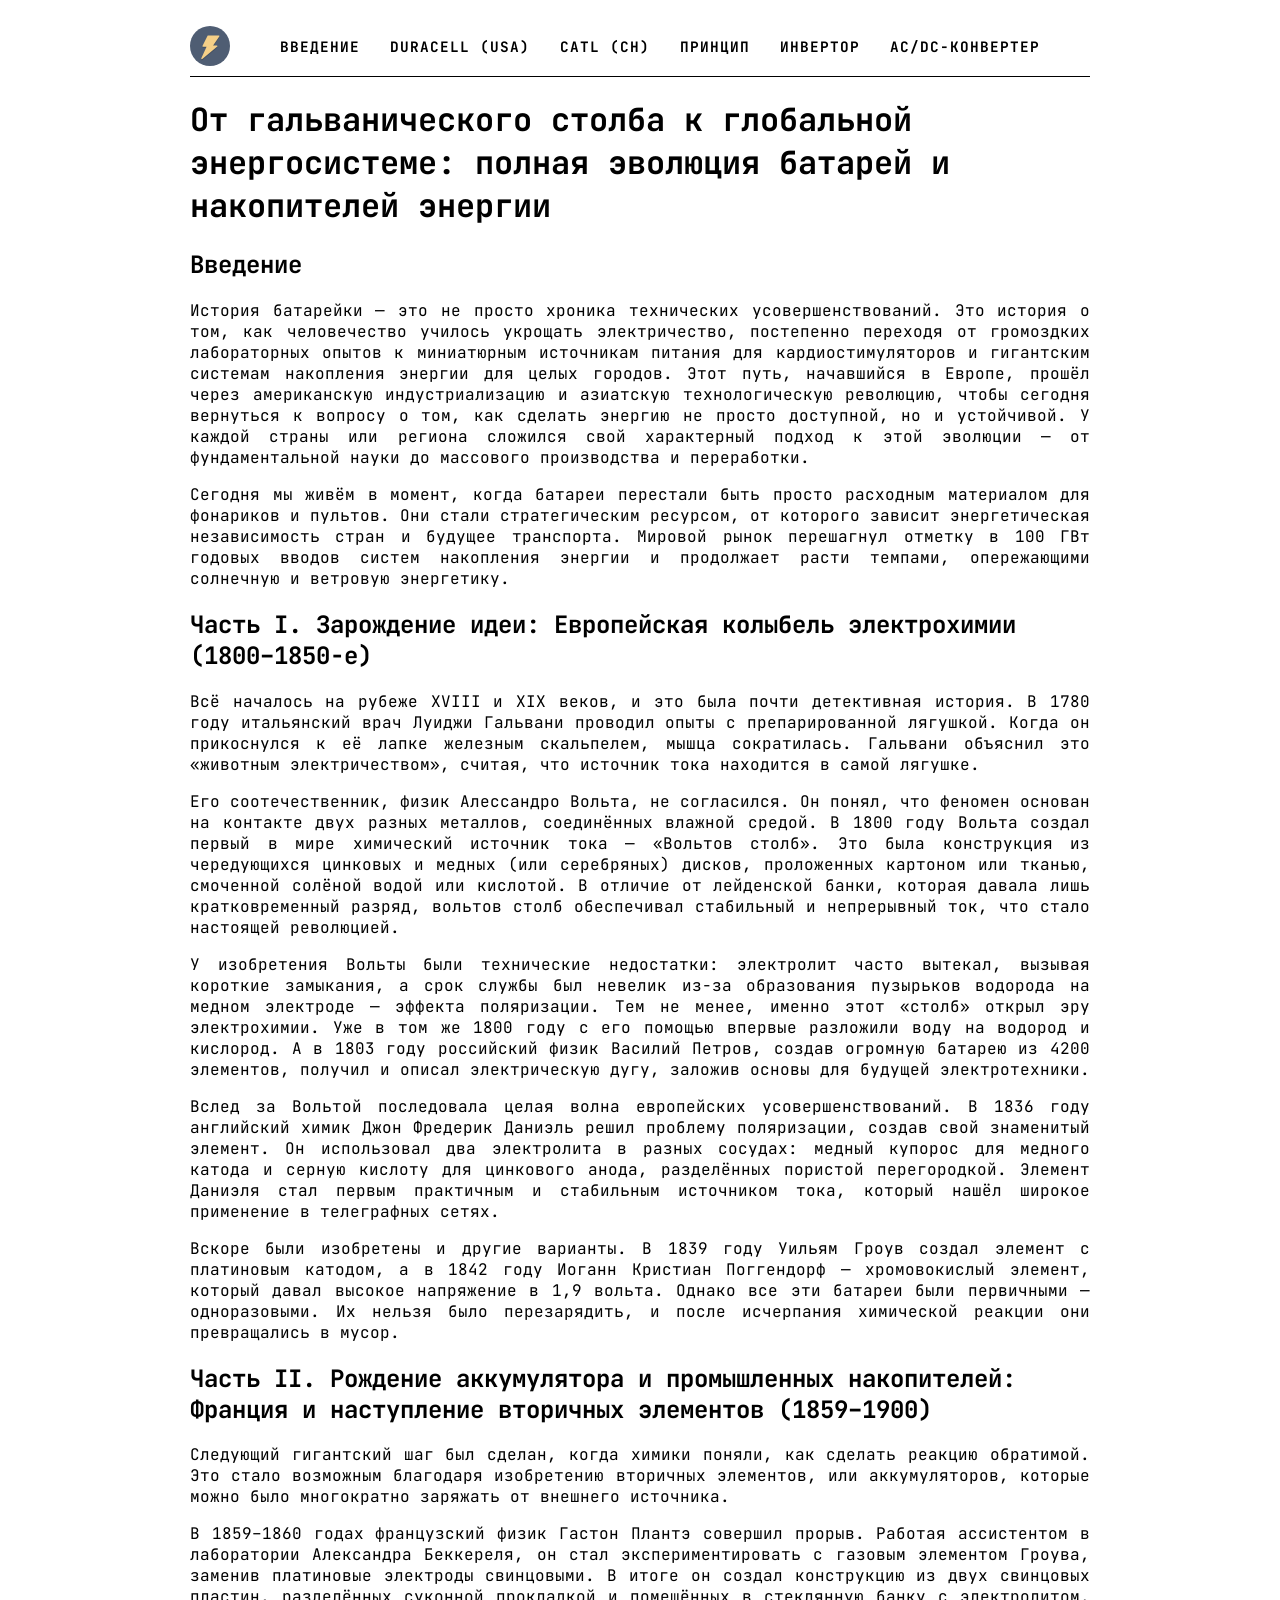
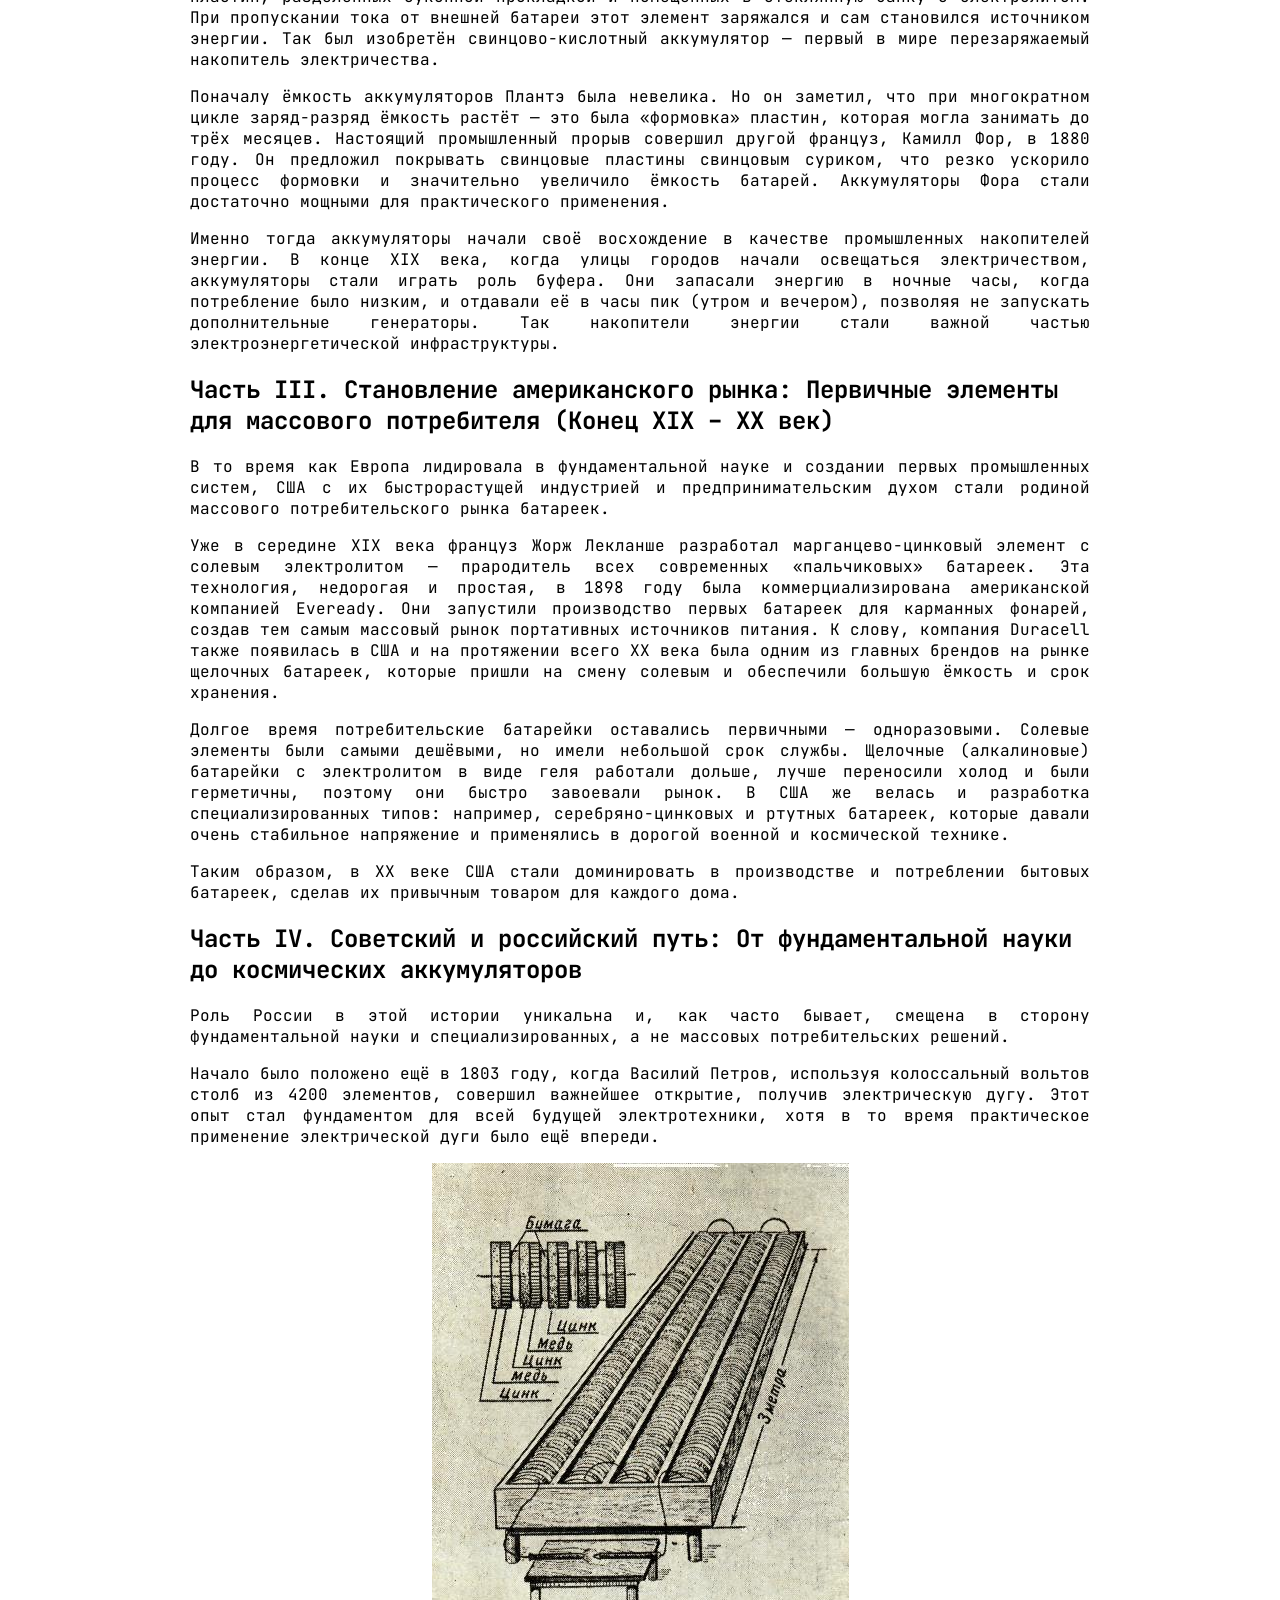
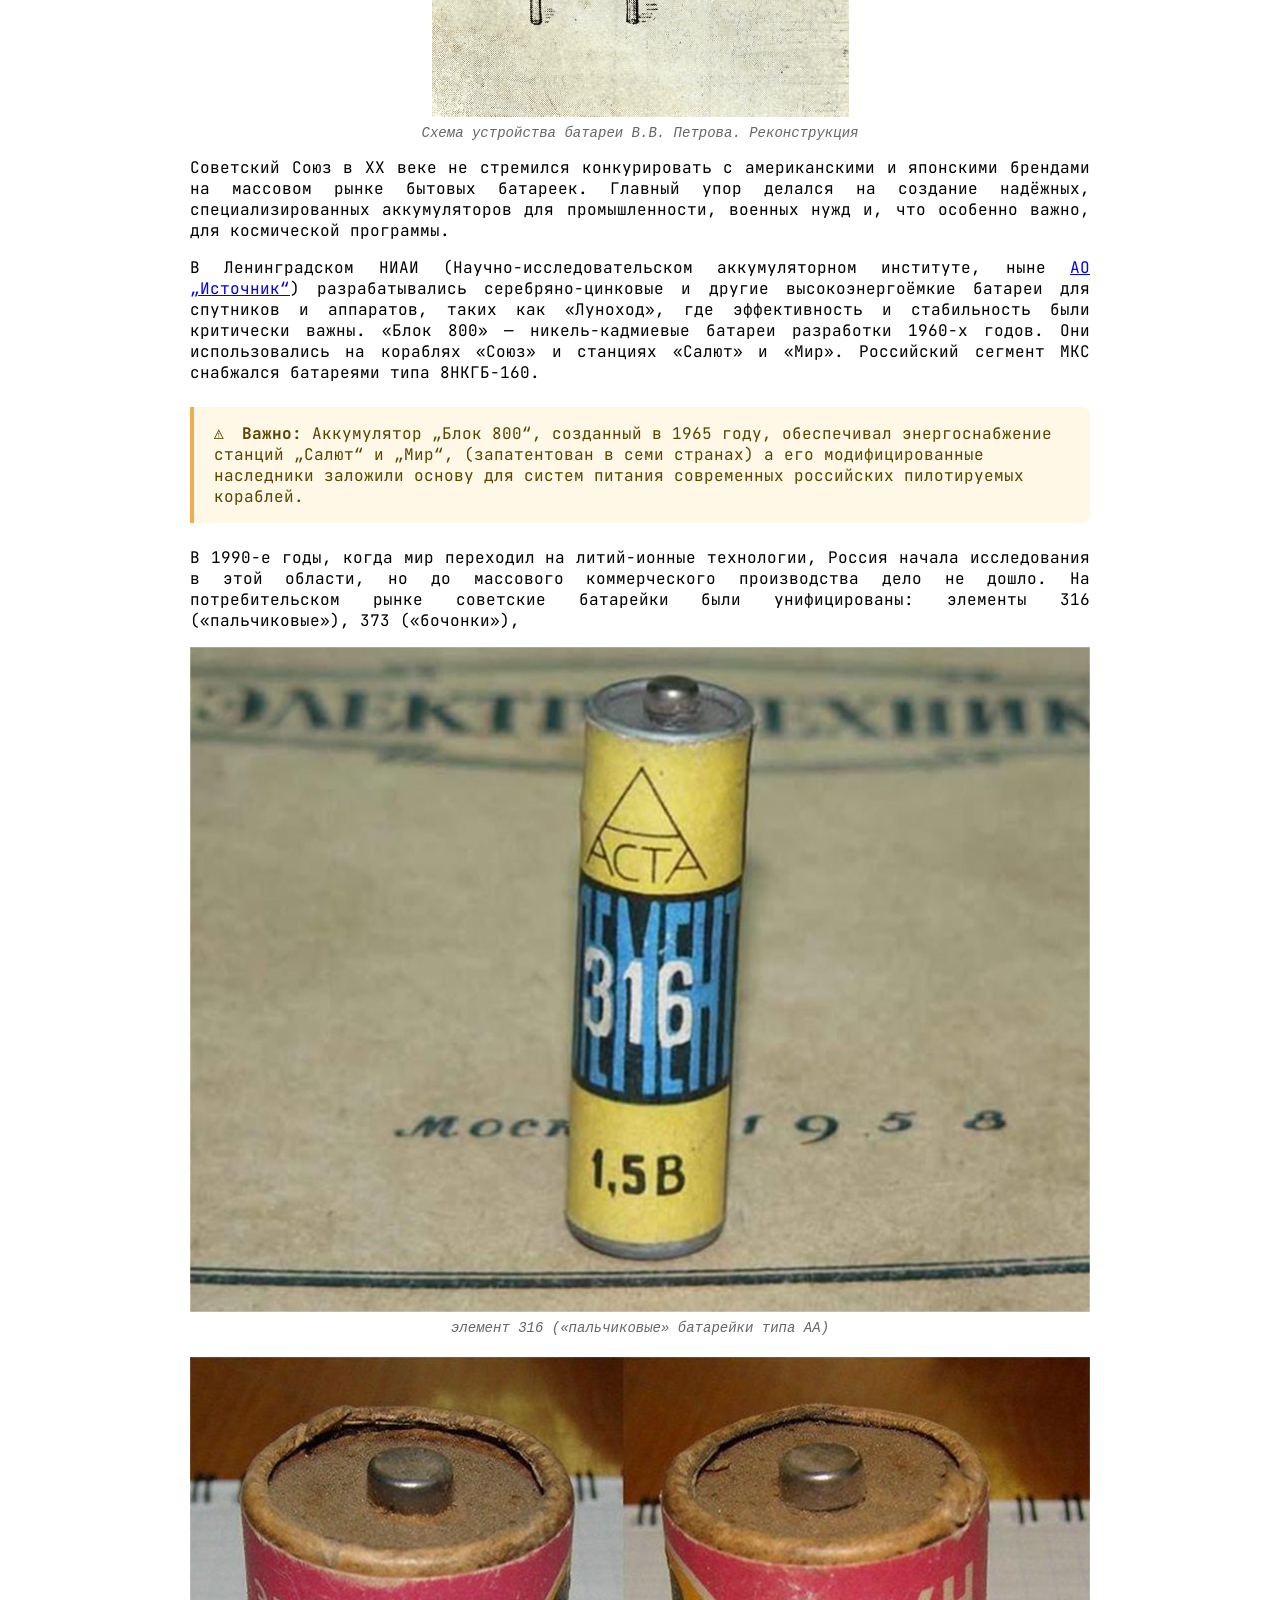
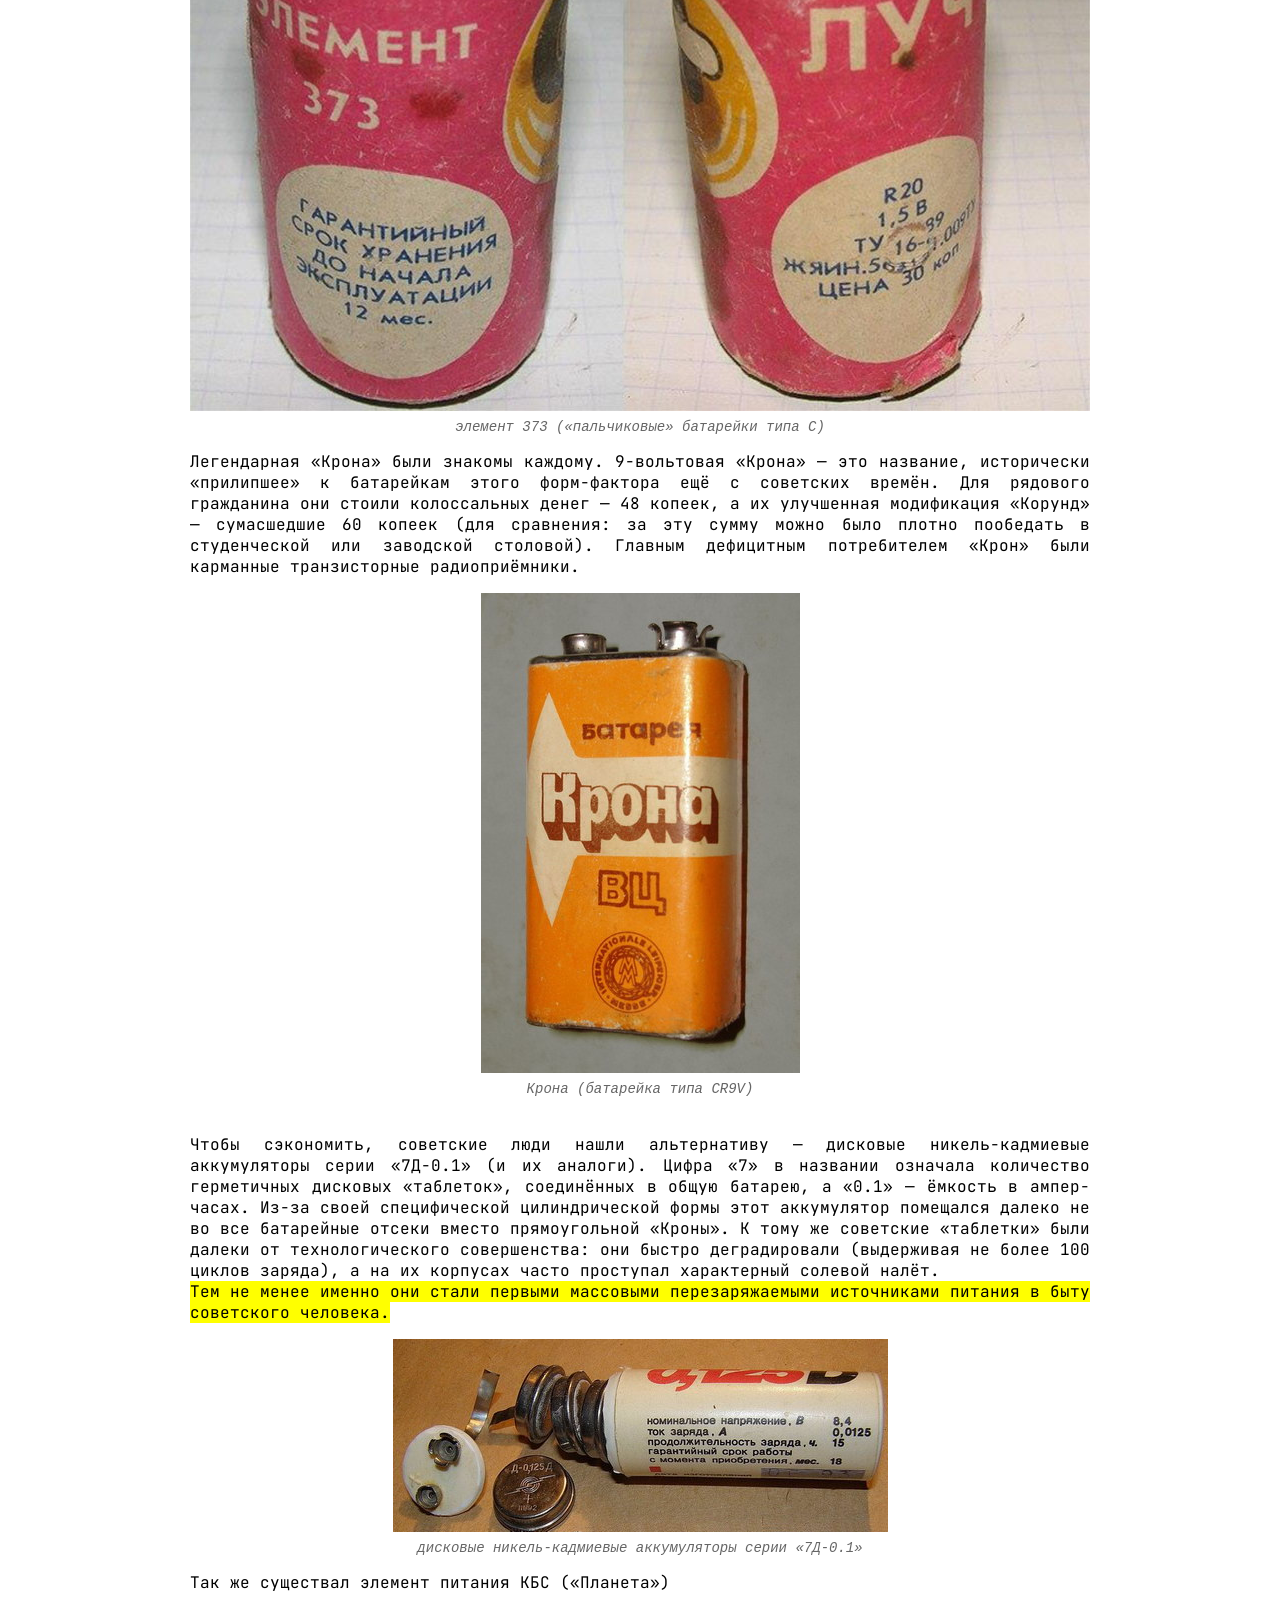
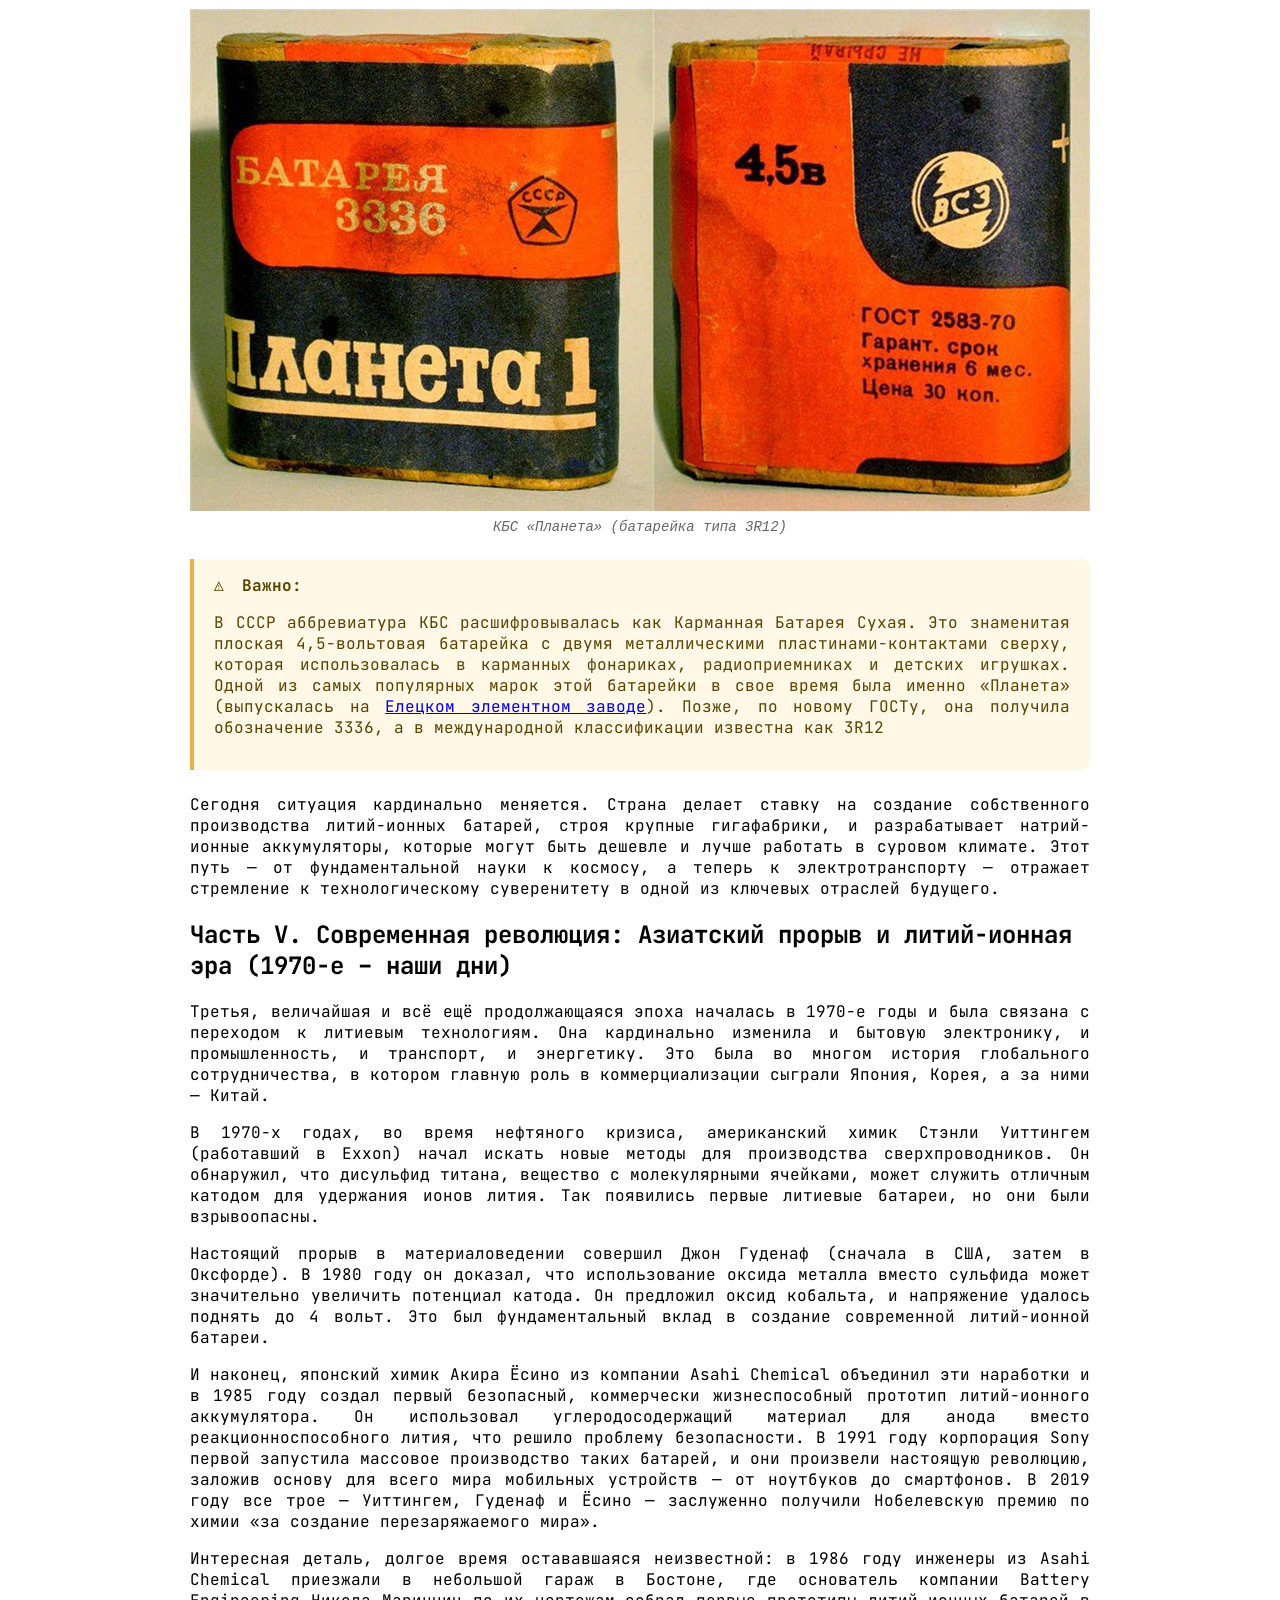
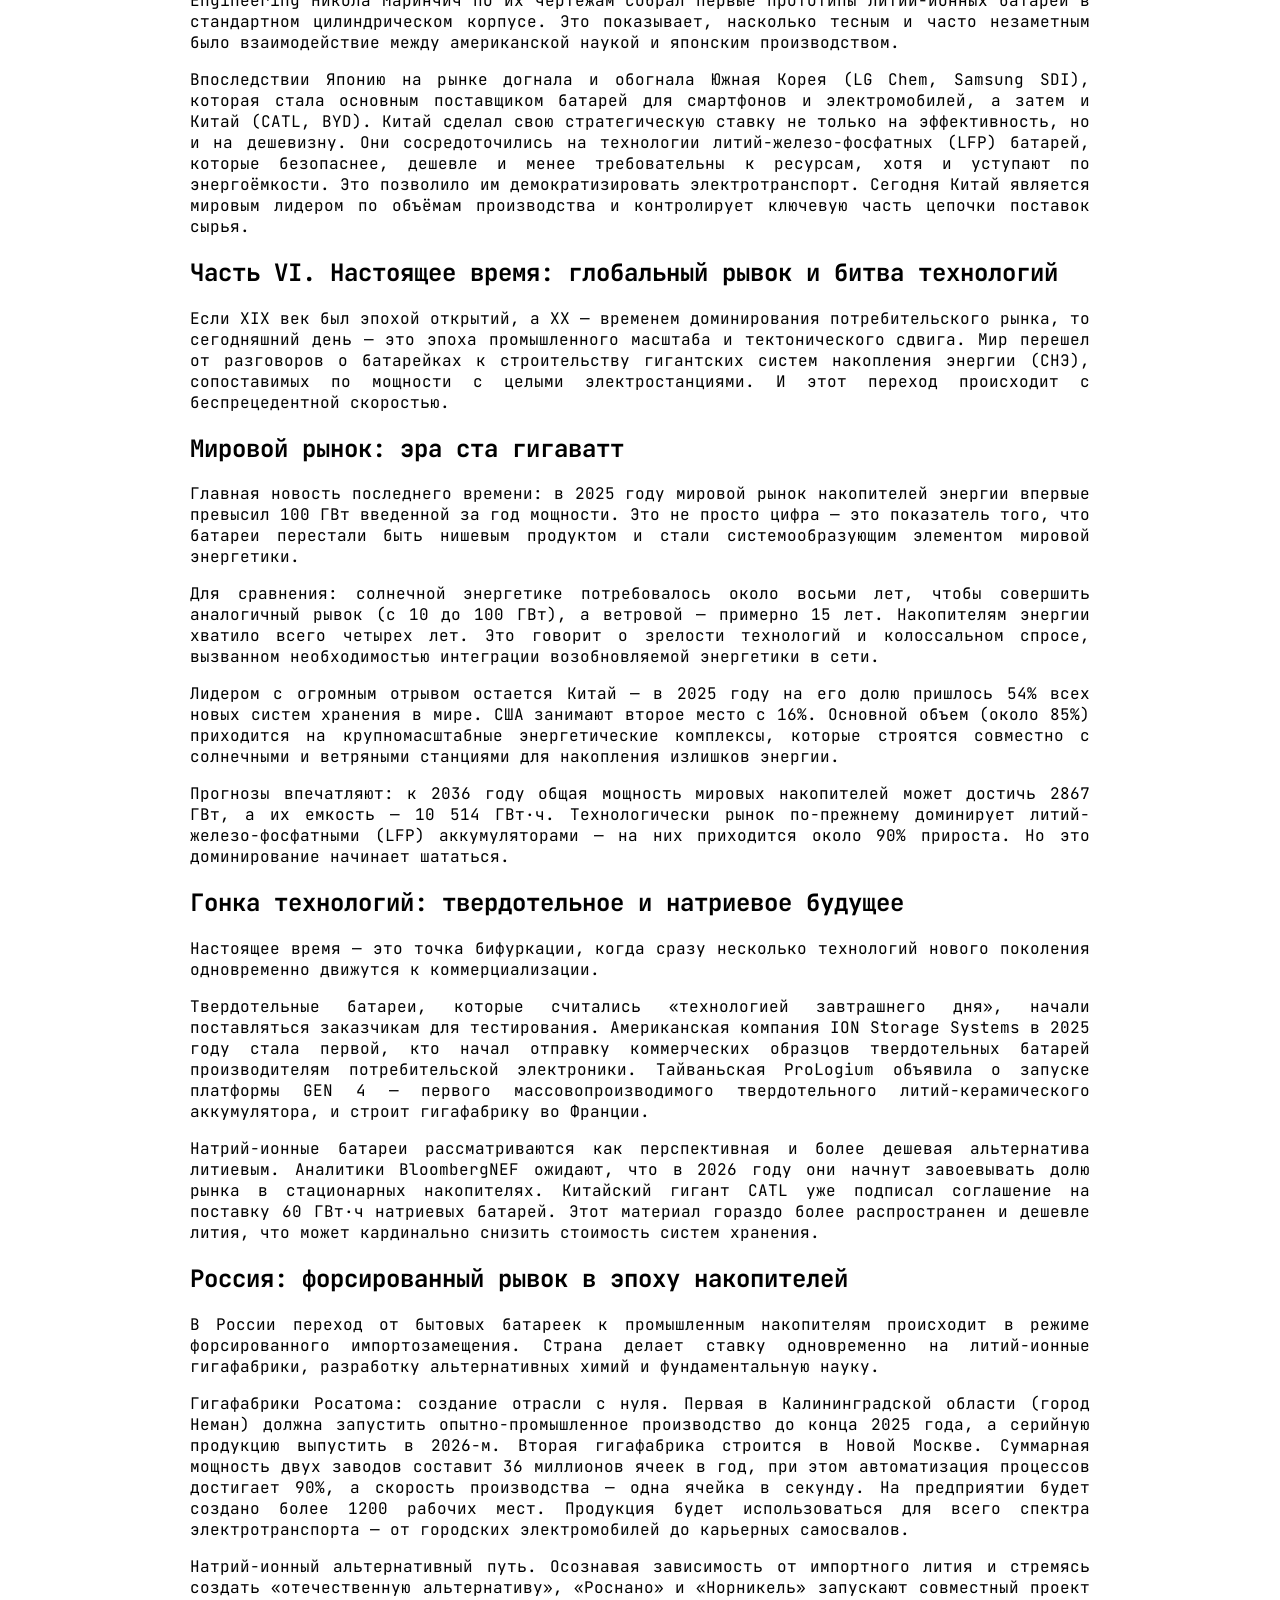
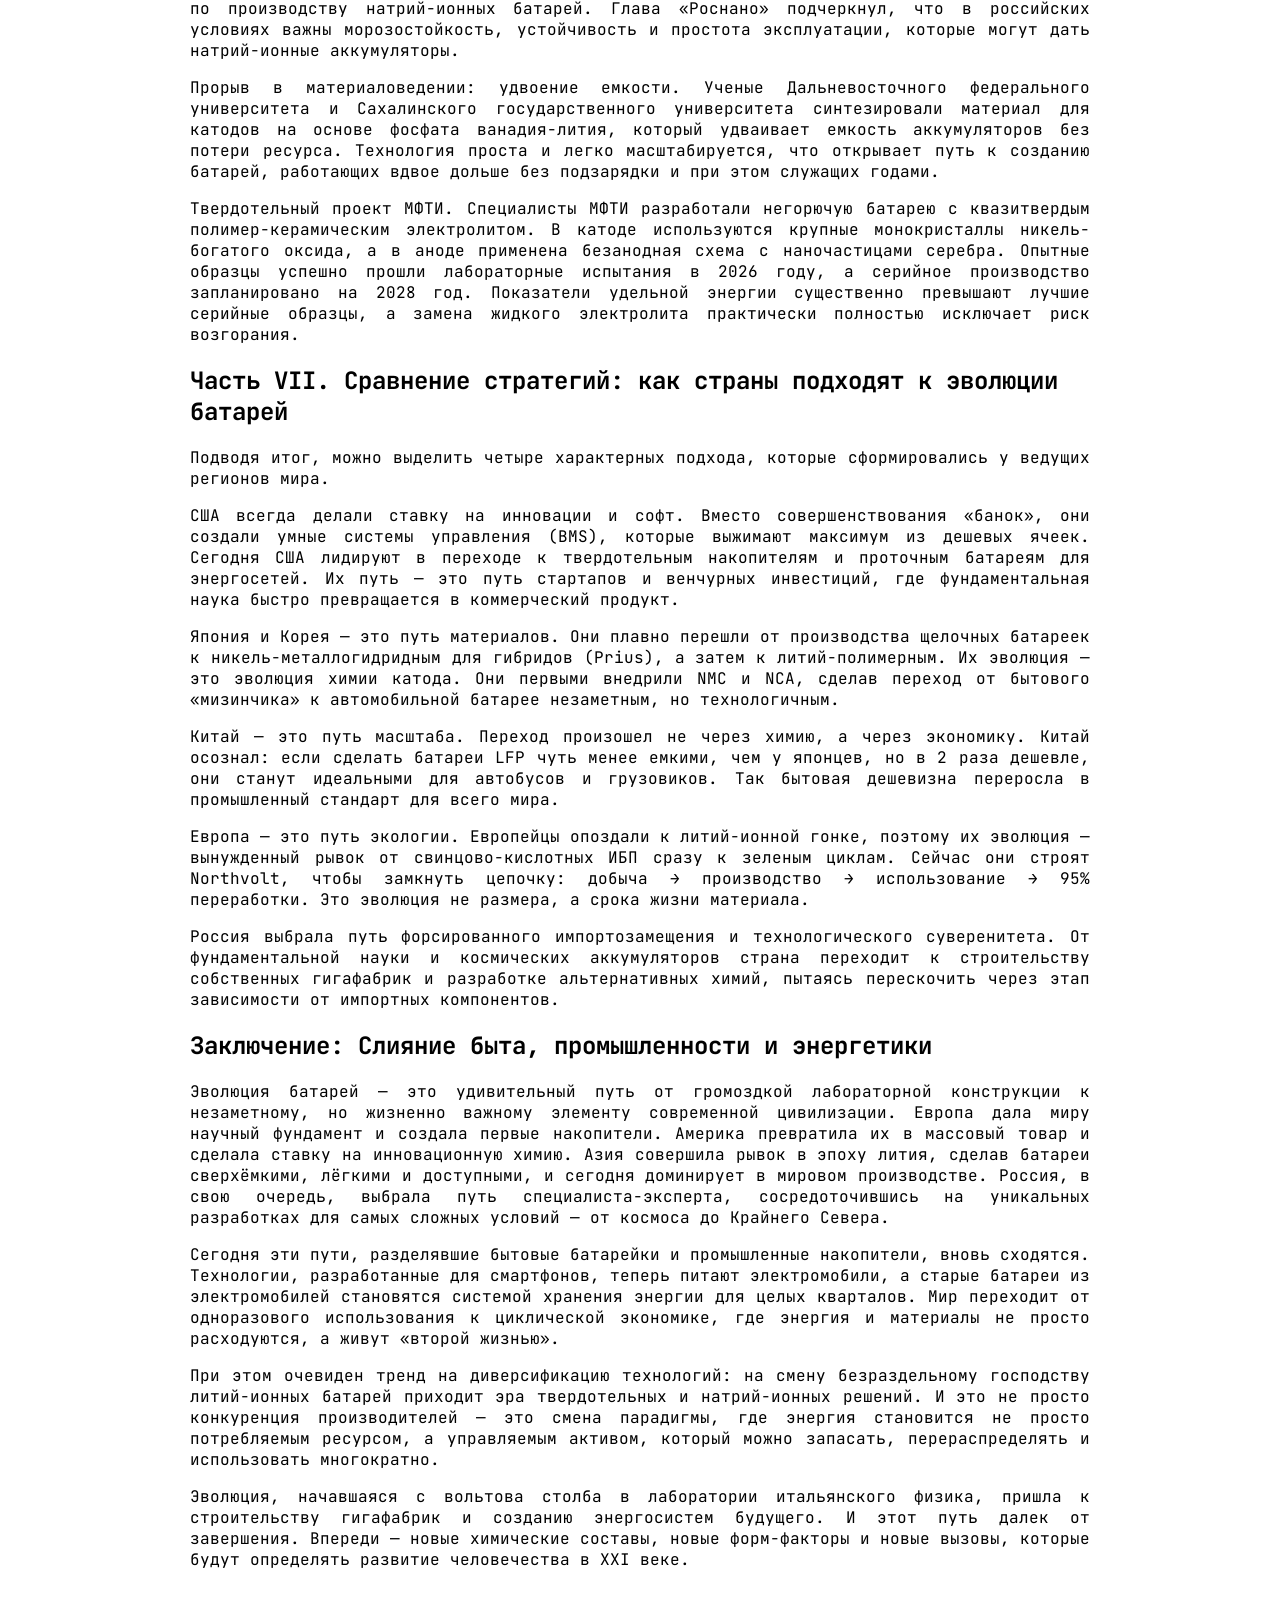
==== commit 6b74eea2: "Update index.html" ====
--- a/index.html
+++ b/index.html
@@ -3,7 +3,7 @@
 <head>
 <meta charset='utf-8'>
 <meta name='viewport' content='width=device-width,initial-scale=1'>
-<title>Home</title>
+<title>СНЭЭ. Системы Накопителения Электрической Энергии</title>
 <link rel='stylesheet' href='css/style.css'>
 
 <script src="js/script.js" defer></script>
@@ -208,4 +208,4 @@
 </main>
 
 </body>
-</html>+</html>
--- a/css/style.css
+++ b/css/style.css
@@ -279,6 +279,19 @@
     transform: scale(1.02);
 }
 
+figure {
+  margin: 0;
+ /* display: inline-block;*/
+}
+
+figcaption {
+  font-size: 14px;
+  color: #666;
+  text-align: center;
+  padding-top: 8px;
+  font-style: italic;
+}
+
 /* ============================
    Selection
 ============================ */
